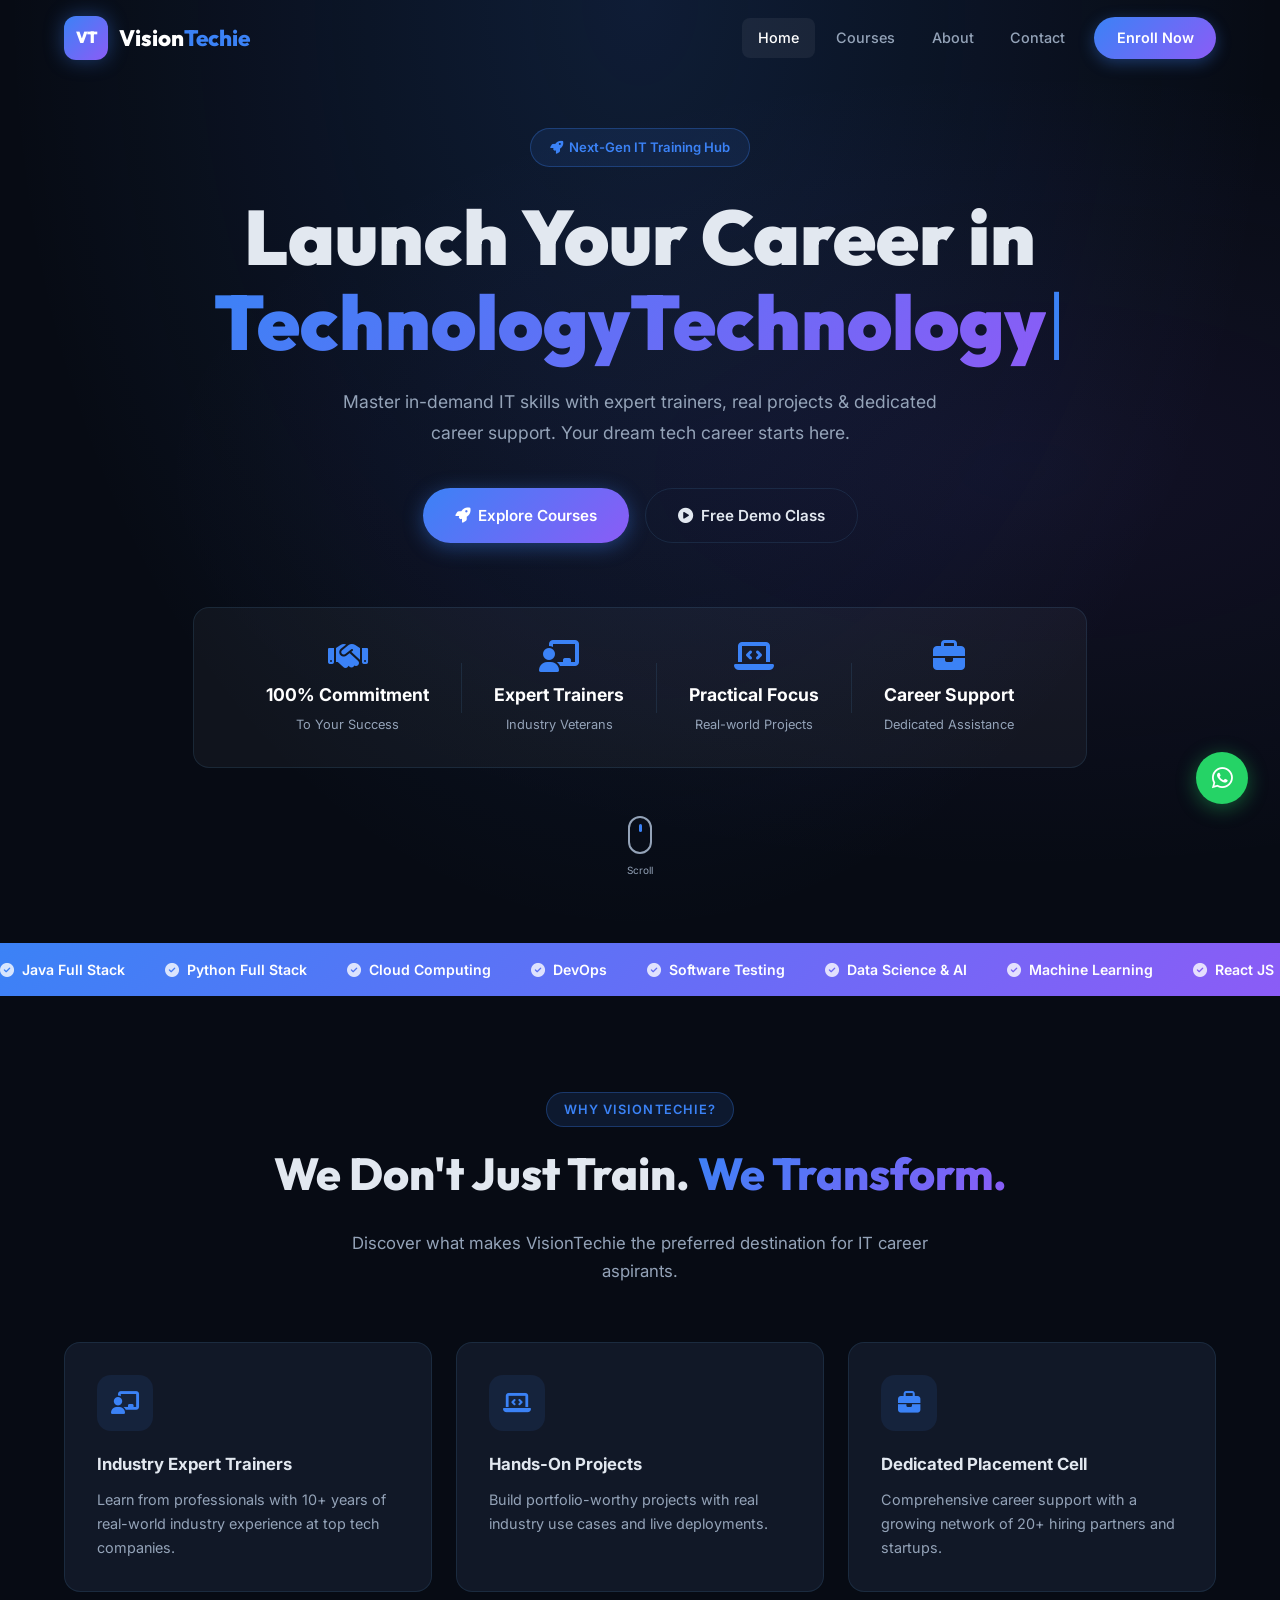
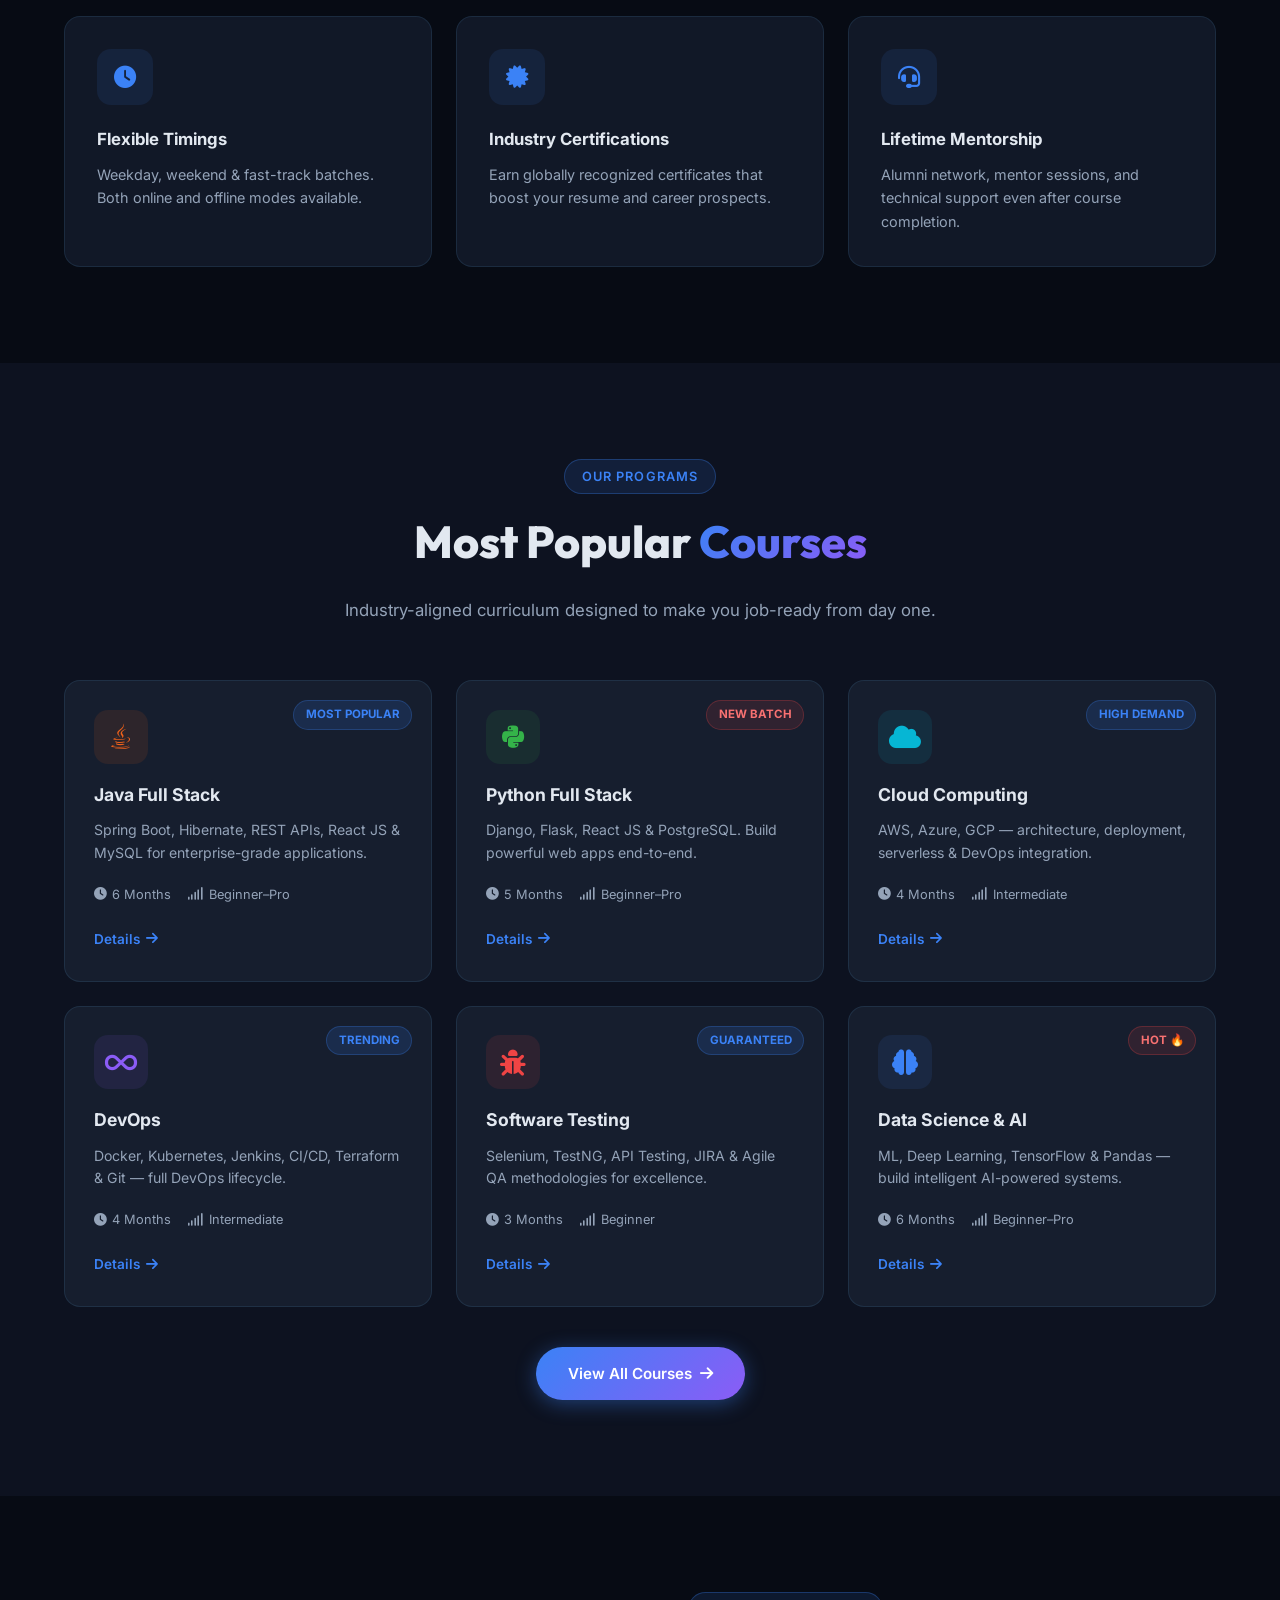
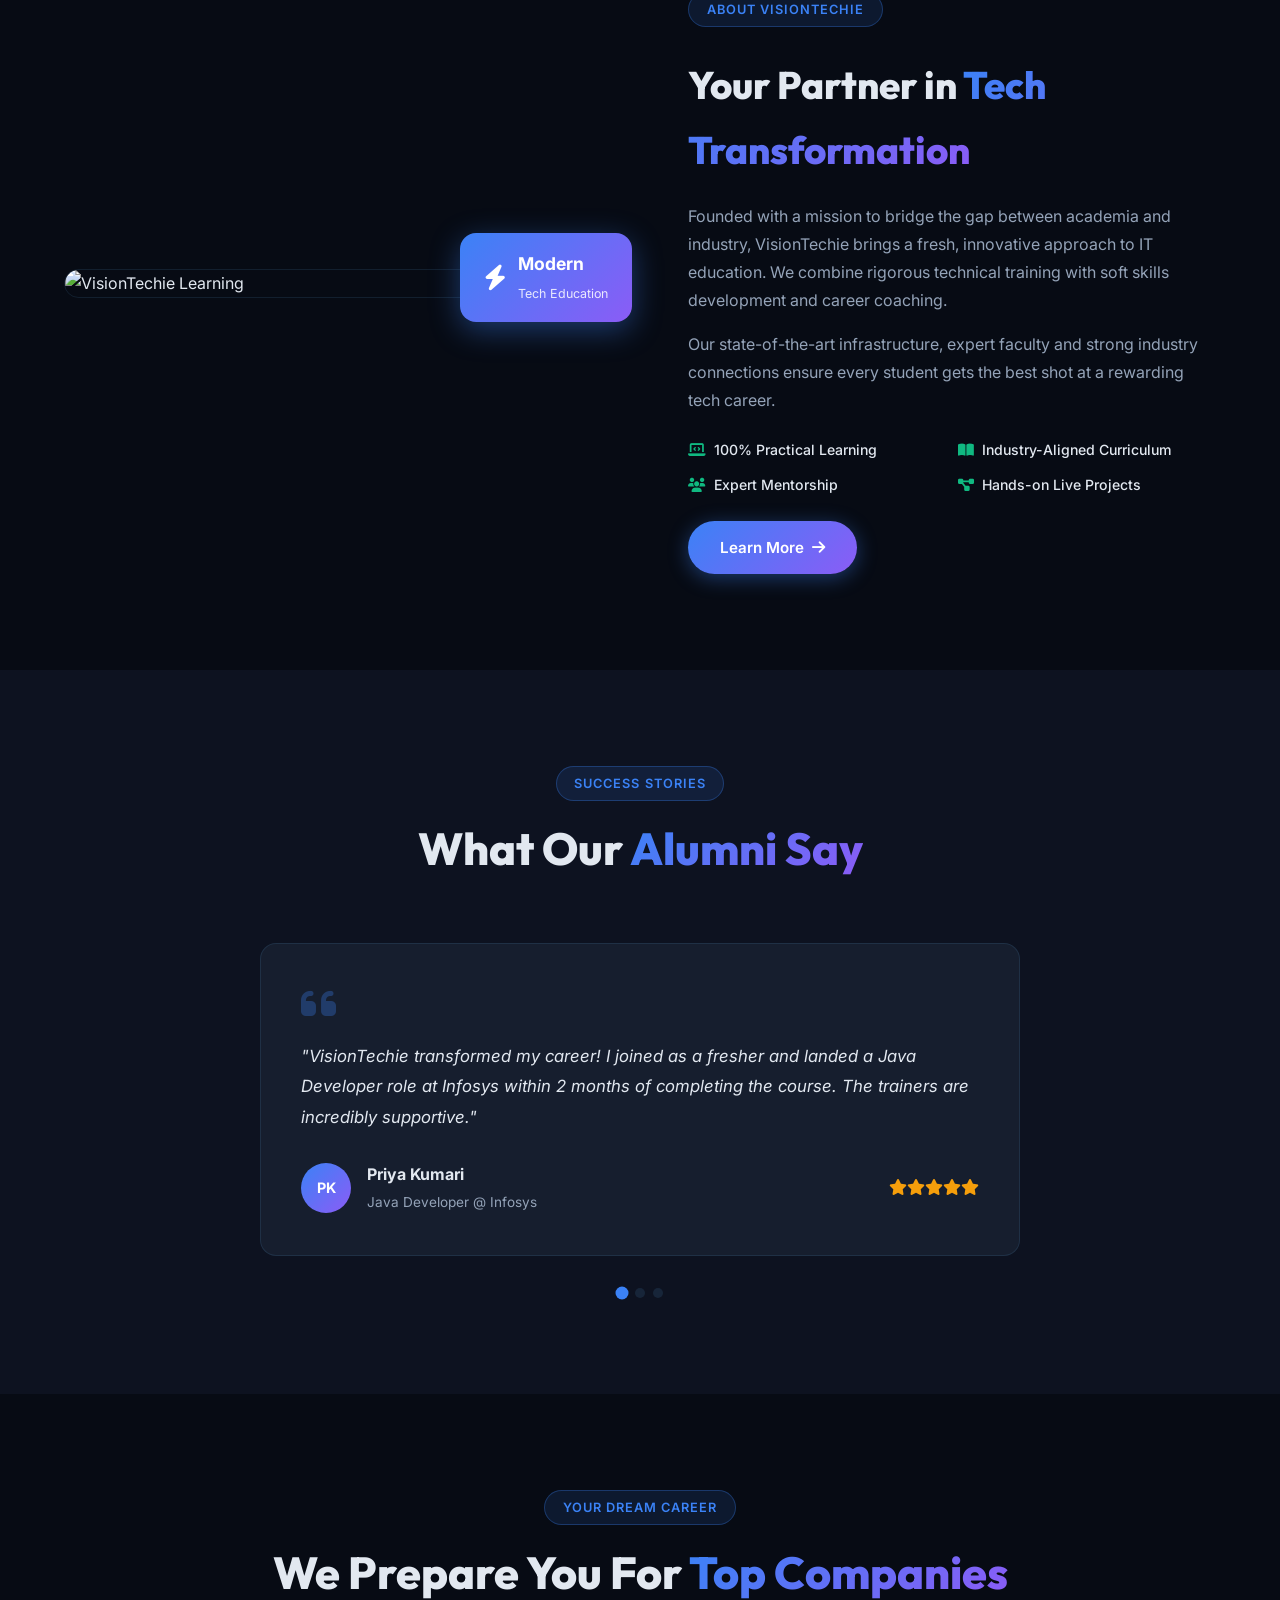
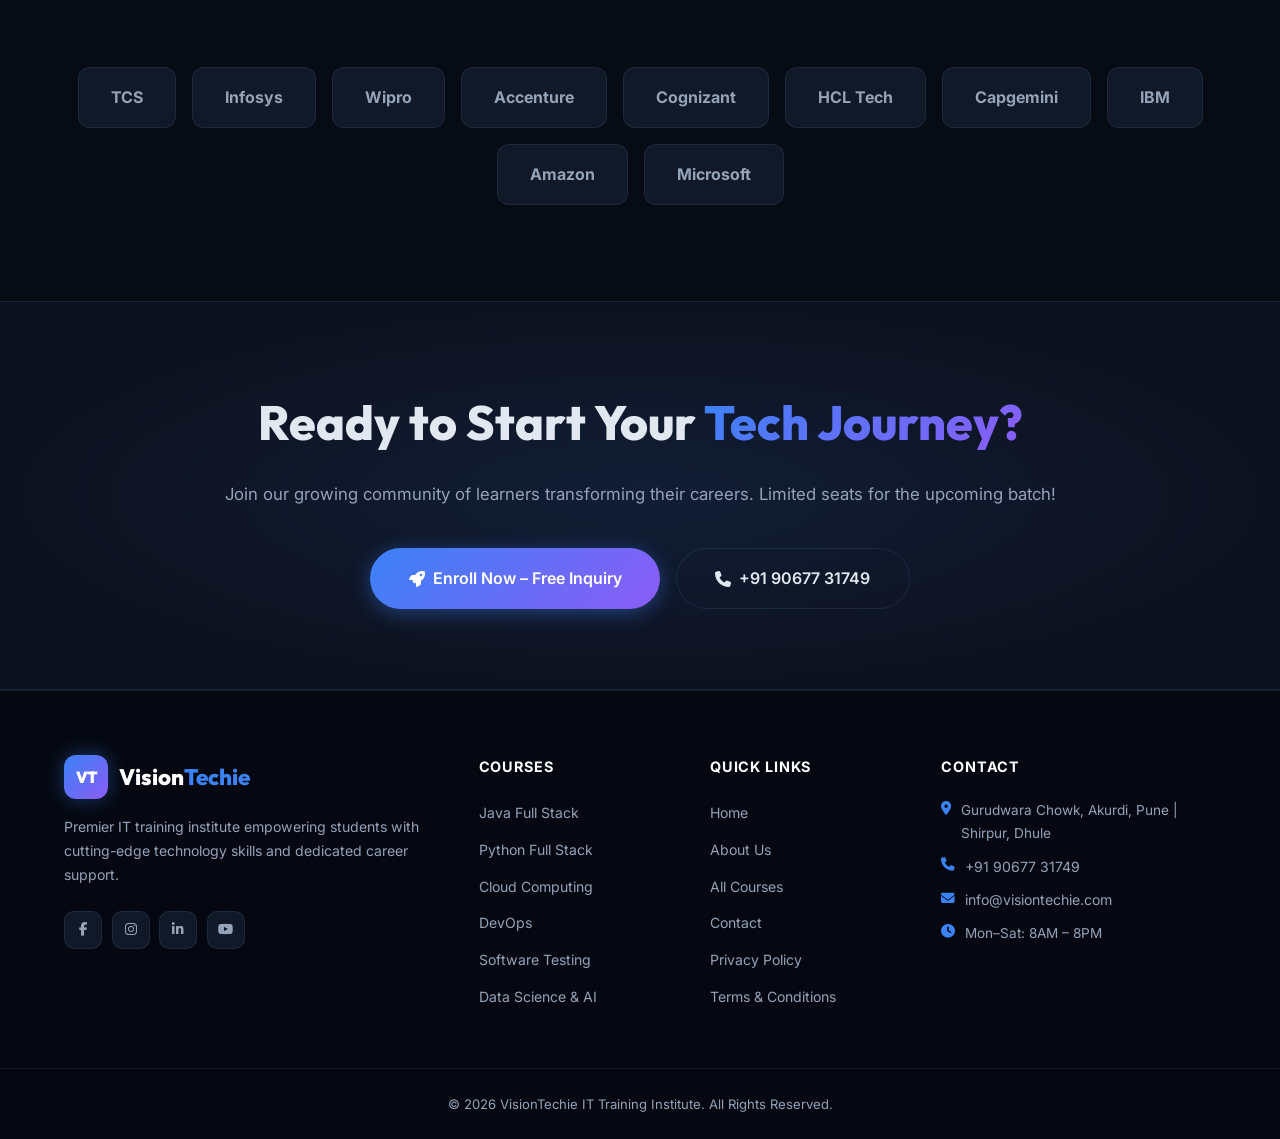
==== index.html @ 20b012c9 "refactor: update hero images, standardize educational highlights, and remove obsolete certification " ====
<!DOCTYPE html>
<html lang="en">

<head>
  <meta charset="UTF-8" />
  <meta name="viewport" content="width=device-width,initial-scale=1.0" />
  <title>VisionTechie | Premier IT Training Institute</title>
  <meta name="description"
    content="VisionTechie – India's premier IT training institute. Java, Python, Cloud, DevOps, Data Science. 100% placement support." />

  <!-- SEO & Social Sharing Tags -->
  <link rel="icon" href="images/logo.png" type="image/png" />
  <link rel="canonical" href="https://visiontechie.com/" />
  <meta property="og:title" content="VisionTechie | Premier IT Training Institute" />
  <meta property="og:description"
    content="VisionTechie – India's premier IT training institute. Java, Python, Cloud, DevOps, Data Science. 100% placement support." />
  <meta property="og:image" content="https://visiontechie.com/images/logo.png" />
  <meta property="og:url" content="https://visiontechie.com/" />
  <meta name="twitter:card" content="summary_large_image" />
  <link rel="preconnect" href="https://fonts.googleapis.com" />
  <link
    href="https://fonts.googleapis.com/css2?family=Inter:wght@300;400;500;600;700;800;900&family=Outfit:wght@400;600;700;800;900&display=swap"
    rel="stylesheet" />
  <link rel="stylesheet" href="https://cdnjs.cloudflare.com/ajax/libs/font-awesome/6.5.0/css/all.min.css" />
  <link rel="stylesheet" href="css/style.css" />

  <!-- SEO SCHEMA MARKUP -->
  <script type="application/ld+json">
  {
    "@context": "https://schema.org",
    "@type": "EducationalOrganization",
    "name": "VisionTechie",
    "description": "India's premier IT training institute offering courses in Java, Python, Cloud, DevOps, and Data Science.",
    "url": "https://visiontechie.com",
    "logo": "https://visiontechie.com/images/logo.png",
    "address": [
      {
        "@type": "PostalAddress",
        "streetAddress": "Gurudwara Chowk, Akurdi",
        "addressLocality": "Pune",
        "addressRegion": "Maharashtra",
        "addressCountry": "IN"
      },
      {
        "@type": "PostalAddress",
        "streetAddress": "Shirpur",
        "addressLocality": "Dhule",
        "addressRegion": "Maharashtra",
        "addressCountry": "IN"
      }
    ],
    "telephone": "+919067731749"
  }
  </script>
</head>

<body>
  <canvas id="particles-canvas"></canvas>

  <!-- NAVBAR -->
  <header class="navbar" id="navbar">
    <div class="nav-container">
      <a href="index.html" class="nav-logo">
        <div class="logo-icon">VT</div>
        <span class="logo-text">Vision<span class="accent">Techie</span></span>
      </a>
      <nav class="nav-links" id="nav-links">
        <a href="index.html" class="nav-link active">Home</a>
        <a href="courses.html" class="nav-link">Courses</a>
        <a href="about.html" class="nav-link">About</a>
        <a href="contact.html" class="nav-link">Contact</a>
        <a href="contact.html#enroll" class="nav-cta">Enroll Now</a>
      </nav>
      <button class="hamburger" id="hamburger"><span></span><span></span><span></span></button>
    </div>
  </header>

  <!-- HERO -->
  <section class="hero" id="hero">
    <div class="hero-content">
      <div class="hero-badge"><i class="fas fa-rocket"></i> Next-Gen IT Training Hub</div>
      <h1>Launch Your Career in<br /><span class="gradient-text" id="typed-text">Technology</span></h1>
      <p class="hero-sub">Master in-demand IT skills with expert trainers, real projects & dedicated career support.
        Your dream tech career starts here.</p>
      <div class="hero-btns">
        <a href="courses.html" class="btn btn-primary"><i class="fas fa-rocket"></i> Explore Courses</a>
        <a href="contact.html#enroll" class="btn btn-ghost"><i class="fas fa-play-circle"></i> Free Demo Class</a>
      </div>
      <div class="hero-stats">
        <div class="stat"><i class="fas fa-handshake"
            style="font-size:2rem; color:var(--primary); margin-bottom:0.5rem"></i><br /><strong
            style="font-size:1.1rem; color:white">100% Commitment</strong><small>To Your Success</small></div>
        <div class="sdiv"></div>
        <div class="stat"><i class="fas fa-chalkboard-teacher"
            style="font-size:2rem; color:var(--primary); margin-bottom:0.5rem"></i><br /><strong
            style="font-size:1.1rem; color:white">Expert Trainers</strong><small>Industry Veterans</small></div>
        <div class="sdiv"></div>
        <div class="stat"><i class="fas fa-laptop-code"
            style="font-size:2rem; color:var(--primary); margin-bottom:0.5rem"></i><br /><strong
            style="font-size:1.1rem; color:white">Practical Focus</strong><small>Real-world Projects</small></div>
        <div class="sdiv"></div>
        <div class="stat"><i class="fas fa-briefcase"
            style="font-size:2rem; color:var(--primary); margin-bottom:0.5rem"></i><br /><strong
            style="font-size:1.1rem; color:white">Career Support</strong><small>Dedicated Assistance</small></div>
      </div>
    </div>
    <div class="scroll-hint">
      <div class="mouse">
        <div class="wheel"></div>
      </div><small>Scroll</small>
    </div>
  </section>

  <!-- TICKER -->
  <div class="ticker">
    <div class="ticker-track">
      <span><i class="fas fa-circle-check"></i> Java Full Stack</span>
      <span><i class="fas fa-circle-check"></i> Python Full Stack</span>
      <span><i class="fas fa-circle-check"></i> Cloud Computing</span>
      <span><i class="fas fa-circle-check"></i> DevOps</span>
      <span><i class="fas fa-circle-check"></i> Software Testing</span>
      <span><i class="fas fa-circle-check"></i> Data Science & AI</span>
      <span><i class="fas fa-circle-check"></i> Machine Learning</span>
      <span><i class="fas fa-circle-check"></i> React JS</span>
      <span><i class="fas fa-circle-check"></i> AWS Certified</span>
      <span><i class="fas fa-circle-check"></i> Java Full Stack</span>
      <span><i class="fas fa-circle-check"></i> Python Full Stack</span>
      <span><i class="fas fa-circle-check"></i> Cloud Computing</span>
      <span><i class="fas fa-circle-check"></i> DevOps</span>
    </div>
  </div>

  <!-- WHY US -->
  <section class="section" id="why-us">
    <div class="container">
      <div class="sec-head">
        <span class="tag">Why VisionTechie?</span>
        <h2>We Don't Just Train. <span class="gradient-text">We Transform.</span></h2>
        <p>Discover what makes VisionTechie the preferred destination for IT career aspirants.</p>
      </div>
      <div class="features-grid">
        <div class="feat-card">
          <div class="feat-icon"><i class="fas fa-chalkboard-teacher"></i></div>
          <h3>Industry Expert Trainers</h3>
          <p>Learn from professionals with 10+ years of real-world industry experience at top tech companies.</p>
        </div>
        <div class="feat-card">
          <div class="feat-icon"><i class="fas fa-laptop-code"></i></div>
          <h3>Hands-On Projects</h3>
          <p>Build portfolio-worthy projects with real industry use cases and live deployments.</p>
        </div>
        <div class="feat-card">
          <div class="feat-icon"><i class="fas fa-briefcase"></i></div>
          <h3>Dedicated Placement Cell</h3>
          <p>Comprehensive career support with a growing network of 20+ hiring partners and startups.</p>
        </div>
        <div class="feat-card">
          <div class="feat-icon"><i class="fas fa-clock"></i></div>
          <h3>Flexible Timings</h3>
          <p>Weekday, weekend & fast-track batches. Both online and offline modes available.</p>
        </div>
        <div class="feat-card">
          <div class="feat-icon"><i class="fas fa-certificate"></i></div>
          <h3>Industry Certifications</h3>
          <p>Earn globally recognized certificates that boost your resume and career prospects.</p>
        </div>
        <div class="feat-card">
          <div class="feat-icon"><i class="fas fa-headset"></i></div>
          <h3>Lifetime Mentorship</h3>
          <p>Alumni network, mentor sessions, and technical support even after course completion.</p>
        </div>
      </div>
    </div>
  </section>

  <!-- COURSES -->
  <section class="section dark-bg" id="courses-home">
    <div class="container">
      <div class="sec-head">
        <span class="tag">Our Programs</span>
        <h2>Most Popular <span class="gradient-text">Courses</span></h2>
        <p>Industry-aligned curriculum designed to make you job-ready from day one.</p>
      </div>
      <div class="courses-grid">
        <div class="course-card">
          <div class="c-icon java-c"><i class="fab fa-java"></i></div>
          <div class="c-badge">Most Popular</div>
          <h3>Java Full Stack</h3>
          <p>Spring Boot, Hibernate, REST APIs, React JS & MySQL for enterprise-grade applications.</p>
          <div class="c-meta"><span><i class="fas fa-clock"></i> 6 Months</span><span><i class="fas fa-signal"></i>
              Beginner–Pro</span></div><a href="courses.html" class="c-btn">Details <i
              class="fas fa-arrow-right"></i></a>
        </div>
        <div class="course-card">
          <div class="c-icon py-c"><i class="fab fa-python"></i></div>
          <div class="c-badge hot">New Batch</div>
          <h3>Python Full Stack</h3>
          <p>Django, Flask, React JS & PostgreSQL. Build powerful web apps end-to-end.</p>
          <div class="c-meta"><span><i class="fas fa-clock"></i> 5 Months</span><span><i class="fas fa-signal"></i>
              Beginner–Pro</span></div><a href="courses.html" class="c-btn">Details <i
              class="fas fa-arrow-right"></i></a>
        </div>
        <div class="course-card">
          <div class="c-icon cl-c"><i class="fas fa-cloud"></i></div>
          <div class="c-badge">High Demand</div>
          <h3>Cloud Computing</h3>
          <p>AWS, Azure, GCP — architecture, deployment, serverless & DevOps integration.</p>
          <div class="c-meta"><span><i class="fas fa-clock"></i> 4 Months</span><span><i class="fas fa-signal"></i>
              Intermediate</span></div><a href="courses.html" class="c-btn">Details <i
              class="fas fa-arrow-right"></i></a>
        </div>
        <div class="course-card">
          <div class="c-icon dv-c"><i class="fas fa-infinity"></i></div>
          <div class="c-badge">Trending</div>
          <h3>DevOps</h3>
          <p>Docker, Kubernetes, Jenkins, CI/CD, Terraform & Git — full DevOps lifecycle.</p>
          <div class="c-meta"><span><i class="fas fa-clock"></i> 4 Months</span><span><i class="fas fa-signal"></i>
              Intermediate</span></div><a href="courses.html" class="c-btn">Details <i
              class="fas fa-arrow-right"></i></a>
        </div>
        <div class="course-card">
          <div class="c-icon tst-c"><i class="fas fa-bug"></i></div>
          <div class="c-badge">Guaranteed</div>
          <h3>Software Testing</h3>
          <p>Selenium, TestNG, API Testing, JIRA & Agile QA methodologies for excellence.</p>
          <div class="c-meta"><span><i class="fas fa-clock"></i> 3 Months</span><span><i class="fas fa-signal"></i>
              Beginner</span></div><a href="courses.html" class="c-btn">Details <i class="fas fa-arrow-right"></i></a>
        </div>
        <div class="course-card">
          <div class="c-icon ds-c"><i class="fas fa-brain"></i></div>
          <div class="c-badge hot">Hot 🔥</div>
          <h3>Data Science & AI</h3>
          <p>ML, Deep Learning, TensorFlow & Pandas — build intelligent AI-powered systems.</p>
          <div class="c-meta"><span><i class="fas fa-clock"></i> 6 Months</span><span><i class="fas fa-signal"></i>
              Beginner–Pro</span></div><a href="courses.html" class="c-btn">Details <i
              class="fas fa-arrow-right"></i></a>
        </div>
      </div>
      <div style="text-align:center;margin-top:2.5rem"><a href="courses.html" class="btn btn-primary">View All Courses
          <i class="fas fa-arrow-right"></i></a></div>
    </div>
  </section>

  <!-- ABOUT SNIPPET -->
  <section class="section" id="about-home">
    <div class="container about-grid">
      <div class="about-img-box">
        <img src="https://images.unsplash.com/photo-1522071820081-009f0129c71c?auto=format&fit=crop&w=800&q=80" alt="VisionTechie Learning" class="about-img" />
        <div class="ab-badge"><i class="fas fa-bolt"></i>
          <div><strong>Modern</strong><small>Tech Education</small></div>
        </div>
      </div>
      <div class="about-txt">
        <span class="tag">About VisionTechie</span>
        <h2>Your Partner in <span class="gradient-text">Tech Transformation</span></h2>
        <p>Founded with a mission to bridge the gap between academia and industry, VisionTechie brings a fresh,
          innovative approach to IT education. We combine rigorous technical training with soft skills
          development and career coaching.</p>
        <p>Our state-of-the-art infrastructure, expert faculty and strong industry connections ensure every student gets
          the best shot at a rewarding tech career.</p>
        <div class="highlights">
          <div><i class="fas fa-laptop-code"></i> 100% Practical Learning</div>
          <div><i class="fas fa-book-open"></i> Industry-Aligned Curriculum</div>
          <div><i class="fas fa-users"></i> Expert Mentorship</div>
          <div><i class="fas fa-project-diagram"></i> Hands-on Live Projects</div>
        </div>
        <a href="about.html" class="btn btn-primary">Learn More <i class="fas fa-arrow-right"></i></a>
      </div>
    </div>
  </section>

  <!-- TESTIMONIALS -->
  <section class="section dark-bg" id="testimonials">
    <div class="container">
      <div class="sec-head">
        <span class="tag">Success Stories</span>
        <h2>What Our <span class="gradient-text">Alumni Say</span></h2>
      </div>
      <div class="tslider" id="tslider">
        <div class="tcard active">
          <div class="tq"><i class="fas fa-quote-left"></i></div>
          <p>"VisionTechie transformed my career! I joined as a fresher and landed a Java Developer role at Infosys
            within 2 months of completing the course. The trainers are incredibly supportive."</p>
          <div class="tauthor">
            <div class="tavatar av1">PK</div>
            <div><strong>Priya Kumari</strong><span>Java Developer @ Infosys</span></div>
            <div class="tstars"><i class="fas fa-star"></i><i class="fas fa-star"></i><i class="fas fa-star"></i><i
                class="fas fa-star"></i><i class="fas fa-star"></i></div>
          </div>
        </div>
        <div class="tcard">
          <div class="tq"><i class="fas fa-quote-left"></i></div>
          <p>"DevOps course is world-class! I got AWS certified and joined TCS with a 60% salary hike. Hands-on labs and
            real-world scenarios made all the difference in preparation."</p>
          <div class="tauthor">
            <div class="tavatar av2">RS</div>
            <div><strong>Rahul Sharma</strong><span>DevOps Engineer @ TCS</span></div>
            <div class="tstars"><i class="fas fa-star"></i><i class="fas fa-star"></i><i class="fas fa-star"></i><i
                class="fas fa-star"></i><i class="fas fa-star"></i></div>
          </div>
        </div>
        <div class="tcard">
          <div class="tq"><i class="fas fa-quote-left"></i></div>
          <p>"I had zero tech background. VisionTechie's Data Science program opened a new world for me. Now I'm a Data
            Analyst at Zomato with 3x my previous salary!"</p>
          <div class="tauthor">
            <div class="tavatar av3">AN</div>
            <div><strong>Anjali Nair</strong><span>Data Analyst @ Zomato</span></div>
            <div class="tstars"><i class="fas fa-star"></i><i class="fas fa-star"></i><i class="fas fa-star"></i><i
                class="fas fa-star"></i><i class="fas fa-star"></i></div>
          </div>
        </div>
      </div>
      <div class="tdots" id="tdots">
        <button class="dot active" onclick="goTo(0)"></button>
        <button class="dot" onclick="goTo(1)"></button>
        <button class="dot" onclick="goTo(2)"></button>
      </div>
    </div>
  </section>

  <!-- PARTNERS -->
  <section class="section" id="partners">
    <div class="container">
      <div class="sec-head">
        <span class="tag">Your Dream Career</span>
        <h2>We Prepare You For <span class="gradient-text">Top Companies</span></h2>
      </div>
      <div class="partners-row">
        <div class="partner">TCS</div>
        <div class="partner">Infosys</div>
        <div class="partner">Wipro</div>
        <div class="partner">Accenture</div>
        <div class="partner">Cognizant</div>
        <div class="partner">HCL Tech</div>
        <div class="partner">Capgemini</div>
        <div class="partner">IBM</div>
        <div class="partner">Amazon</div>
        <div class="partner">Microsoft</div>
      </div>
    </div>
  </section>

  <!-- CTA -->
  <section class="cta-band" id="cta-band">
    <div class="container">
      <h2>Ready to Start Your <span class="gradient-text">Tech Journey?</span></h2>
      <p>Join our growing community of learners transforming their careers. Limited seats for the upcoming batch!</p>
      <div class="cta-btns">
        <a href="contact.html#enroll" class="btn btn-primary btn-lg"><i class="fas fa-rocket"></i> Enroll Now – Free
          Inquiry</a>
        <a href="tel:+919067731749" class="btn btn-ghost btn-lg"><i class="fas fa-phone"></i> +91 90677 31749</a>
      </div>
    </div>
  </section>

  <!-- FOOTER -->
  <footer class="footer">
    <div class="footer-inner">
      <div class="f-brand">
        <div class="nav-logo">
          <div class="logo-icon">VT</div><span class="logo-text">Vision<span class="accent">Techie</span></span>
        </div>
        <p>Premier IT training institute empowering students with cutting-edge technology skills and dedicated career
          support.</p>
        <div class="socials">
          <a href="https://facebook.com/visiontechie" target="_blank" aria-label="Facebook"><i
              class="fab fa-facebook-f"></i></a>
          <a href="https://instagram.com/visiontechie" target="_blank" aria-label="Instagram"><i
              class="fab fa-instagram"></i></a>
          <a href="https://linkedin.com/company/visiontechie" target="_blank" aria-label="LinkedIn"><i
              class="fab fa-linkedin-in"></i></a>
          <a href="https://youtube.com/@visiontechie" target="_blank" aria-label="YouTube"><i
              class="fab fa-youtube"></i></a>
        </div>
      </div>
      <div class="f-col">
        <h4>Courses</h4>
        <ul>
          <li><a href="courses.html#java">Java Full Stack</a></li>
          <li><a href="courses.html#python">Python Full Stack</a></li>
          <li><a href="courses.html#cloud">Cloud Computing</a></li>
          <li><a href="courses.html#devops">DevOps</a></li>
          <li><a href="courses.html#testing">Software Testing</a></li>
          <li><a href="courses.html#datascience">Data Science & AI</a></li>
        </ul>
      </div>
      <div class="f-col">
        <h4>Quick Links</h4>
        <ul>
          <li><a href="index.html">Home</a></li>
          <li><a href="about.html">About Us</a></li>
          <li><a href="courses.html">All Courses</a></li>
          <li><a href="contact.html">Contact</a></li>
          <li><a href="privacy.html">Privacy Policy</a></li>
          <li><a href="terms.html">Terms & Conditions</a></li>
        </ul>
      </div>
      <div class="f-col">
        <h4>Contact</h4>
        <ul class="fcontact">
          <li><i class="fas fa-map-marker-alt"></i> Gurudwara Chowk, Akurdi, Pune | Shirpur, Dhule</li>
          <li><i class="fas fa-phone"></i><a href="tel:+919067731749">+91 90677 31749</a></li>
          <li><i class="fas fa-envelope"></i><a href="mailto:info@visiontechie.com">info@visiontechie.com</a></li>
          <li><i class="fas fa-clock"></i> Mon–Sat: 8AM – 8PM</li>
        </ul>
      </div>
    </div>
    <div class="f-bottom">
      <p>&copy; <span id="year">2026</span> VisionTechie IT Training Institute. All Rights Reserved.</p>
    </div>
  </footer>

  <button class="scroll-top" id="scroll-top-btn"><i class="fas fa-chevron-up"></i></button>
  <a href="https://wa.me/919067731749" class="wa-btn" target="_blank" aria-label="WhatsApp"><i
      class="fab fa-whatsapp"></i></a>
  <script src="js/main.js"></script>
</body>

</html>
---- css/style.css ----
/* ============================================
   VISIONTECHIE – Main Stylesheet
   ============================================ */

/* --- VARIABLES --- */
:root {
  --bg: #070b14;
  --bg2: #0d1220;
  --card: #111827;
  --card2: #161e2e;
  --border: rgba(99,179,237,0.12);
  --primary: #3b82f6;
  --primary-dark: #2563eb;
  --accent: #8b5cf6;
  --cyan: #06b6d4;
  --green: #10b981;
  --text: #e2e8f0;
  --muted: #94a3b8;
  --white: #ffffff;
  --grad: linear-gradient(135deg, #3b82f6, #8b5cf6);
  --grad2: linear-gradient(135deg, #06b6d4, #3b82f6);
  --font: 'Inter', sans-serif;
  --font2: 'Outfit', sans-serif;
  --radius: 16px;
  --shadow: 0 4px 32px rgba(59,130,246,0.12);
}

/* --- RESET --- */
*, *::before, *::after { box-sizing: border-box; margin: 0; padding: 0; }
html { scroll-behavior: smooth; }
body {
  font-family: var(--font);
  background: var(--bg);
  color: var(--text);
  line-height: 1.7;
  overflow-x: hidden;
}
a { text-decoration: none; color: inherit; }
img { max-width: 100%; display: block; }
ul { list-style: none; }

/* --- CANVAS --- */
#particles-canvas {
  position: fixed; inset: 0;
  pointer-events: none; z-index: 0;
}

/* --- UTILITIES --- */
.container { max-width: 1200px; margin: 0 auto; padding: 0 1.5rem; }
.section { padding: 6rem 0; position: relative; z-index: 1; }
.dark-bg { background: var(--bg2); }

.gradient-text {
  background: var(--grad);
  -webkit-background-clip: text;
  -webkit-text-fill-color: transparent;
  background-clip: text;
}

/* --- SECTION HEADER --- */
.sec-head { text-align: center; margin-bottom: 3.5rem; }
.sec-head h2 { font-family: var(--font2); font-size: clamp(2rem,4vw,2.8rem); font-weight: 800; margin: 0.6rem 0 1rem; }
.sec-head p { color: var(--muted); max-width: 600px; margin: 0 auto; font-size: 1.05rem; }
.tag {
  display: inline-block;
  padding: 0.35rem 1.1rem;
  background: rgba(59,130,246,0.12);
  border: 1px solid rgba(59,130,246,0.3);
  border-radius: 50px;
  color: var(--primary);
  font-size: 0.8rem;
  font-weight: 600;
  letter-spacing: 0.08em;
  text-transform: uppercase;
}

/* --- BUTTONS --- */
.btn {
  display: inline-flex; align-items: center; gap: 0.5rem;
  padding: 0.85rem 2rem; border-radius: 50px;
  font-weight: 600; font-size: 0.95rem;
  cursor: pointer; border: none;
  transition: all 0.3s ease;
}
.btn-primary {
  background: var(--grad);
  color: var(--white);
  box-shadow: 0 4px 20px rgba(59,130,246,0.4);
}
.btn-primary:hover { transform: translateY(-2px); box-shadow: 0 8px 30px rgba(59,130,246,0.5); }
.btn-ghost {
  background: transparent;
  color: var(--text);
  border: 1.5px solid var(--border);
}
.btn-ghost:hover { border-color: var(--primary); color: var(--primary); transform: translateY(-2px); }
.btn-lg { padding: 1rem 2.4rem; font-size: 1rem; }

/* --- NAVBAR --- */
.navbar {
  position: fixed; top: 0; left: 0; right: 0; z-index: 1000;
  padding: 1rem 0;
  transition: all 0.4s ease;
}
.navbar.scrolled {
  background: rgba(7,11,20,0.92);
  backdrop-filter: blur(16px);
  border-bottom: 1px solid var(--border);
  padding: 0.7rem 0;
}
.nav-container {
  max-width: 1200px; margin: 0 auto; padding: 0 1.5rem;
  display: flex; align-items: center; justify-content: space-between;
}
.nav-logo { display: flex; align-items: center; gap: 0.7rem; }
.logo-icon {
  width: 44px; height: 44px; border-radius: 12px;
  background: var(--grad);
  display: flex; align-items: center; justify-content: center;
  font-family: var(--font2); font-weight: 900; font-size: 1rem;
  color: white; letter-spacing: -1px;
  box-shadow: 0 0 20px rgba(59,130,246,0.4);
}
.logo-text { font-family: var(--font2); font-size: 1.4rem; font-weight: 800; color: var(--white); }
.logo-text .accent { color: var(--primary); }
.nav-links { display: flex; align-items: center; gap: 0.3rem; }
.nav-link {
  padding: 0.5rem 1rem; border-radius: 8px;
  color: var(--muted); font-weight: 500; font-size: 0.9rem;
  transition: all 0.2s;
}
.nav-link:hover, .nav-link.active { color: var(--white); background: rgba(255,255,255,0.06); }
.nav-cta {
  margin-left: 0.5rem; padding: 0.55rem 1.4rem;
  border-radius: 50px; background: var(--grad);
  color: white; font-weight: 600; font-size: 0.9rem;
  transition: all 0.3s; box-shadow: 0 4px 15px rgba(59,130,246,0.35);
}
.nav-cta:hover { transform: translateY(-2px); box-shadow: 0 6px 20px rgba(59,130,246,0.5); }
.hamburger { display: none; flex-direction: column; gap: 5px; background: none; border: none; cursor: pointer; padding: 5px; }
.hamburger span { display: block; width: 24px; height: 2px; background: var(--text); border-radius: 2px; transition: 0.3s; }

/* --- HERO --- */
.hero {
  min-height: 100vh; display: flex; flex-direction: column;
  align-items: center; justify-content: center;
  text-align: center; padding: 8rem 1.5rem 4rem;
  position: relative; z-index: 1;
  background: radial-gradient(ellipse at 50% 0%, rgba(59,130,246,0.15) 0%, transparent 70%),
              radial-gradient(ellipse at 80% 50%, rgba(139,92,246,0.08) 0%, transparent 60%),
              var(--bg);
}
.hero-badge {
  display: inline-flex; align-items: center; gap: 0.4rem;
  padding: 0.45rem 1.2rem; border-radius: 50px; margin-bottom: 1.8rem;
  background: rgba(59,130,246,0.1); border: 1px solid rgba(59,130,246,0.3);
  color: var(--primary); font-size: 0.82rem; font-weight: 600;
  animation: fadeInDown 0.6s ease;
}
.hero h1 {
  font-family: var(--font2); font-size: clamp(2.8rem,6vw,5rem);
  font-weight: 900; line-height: 1.1; margin-bottom: 1.4rem;
  animation: fadeInUp 0.7s ease 0.1s both;
}
.hero h1::after {
  content: '|';
  color: var(--primary);
  font-weight: 300;
  animation: blinkCursor 1s step-start infinite;
}
.hero-sub {
  color: var(--muted); max-width: 640px; margin: 0 auto 2.5rem;
  font-size: 1.1rem; line-height: 1.75;
  animation: fadeInUp 0.7s ease 0.2s both;
}
.hero-btns { display: flex; gap: 1rem; justify-content: center; flex-wrap: wrap; margin-bottom: 4rem; animation: fadeInUp 0.7s ease 0.3s both; }
.hero-stats {
  display: flex; gap: 0; align-items: center;
  background: rgba(255,255,255,0.04);
  border: 1px solid var(--border); border-radius: var(--radius);
  padding: 1.5rem 2.5rem; flex-wrap: wrap; justify-content: center;
  animation: fadeInUp 0.7s ease 0.4s both;
}
.stat { text-align: center; padding: 0.5rem 2rem; }
.stat .num { font-family: var(--font2); font-size: 2.2rem; font-weight: 800; color: var(--white); }
.stat span:nth-child(2) { font-size: 1.5rem; font-weight: 800; color: var(--primary); }
.stat small { display: block; color: var(--muted); font-size: 0.8rem; margin-top: 0.2rem; }
.sdiv { width: 1px; height: 50px; background: var(--border); }
.scroll-hint { display: flex; flex-direction: column; align-items: center; gap: 0.5rem; margin-top: 3rem; color: var(--muted); font-size: 0.75rem; }
.mouse { width: 24px; height: 38px; border: 2px solid var(--muted); border-radius: 12px; display: flex; justify-content: center; padding-top: 6px; }
.wheel { width: 3px; height: 8px; background: var(--primary); border-radius: 3px; animation: scrollWheel 1.5s ease infinite; }

/* --- TICKER --- */
.ticker { background: var(--grad); padding: 0.9rem 0; overflow: hidden; position: relative; z-index: 1; }
.ticker-track { display: flex; gap: 2.5rem; white-space: nowrap; animation: ticker 25s linear infinite; }
.ticker-track span { color: white; font-weight: 600; font-size: 0.88rem; display: flex; align-items: center; gap: 0.5rem; }
.ticker-track i { opacity: 0.8; }

/* --- FEATURES GRID --- */
.features-grid { display: grid; grid-template-columns: repeat(3,1fr); gap: 1.5rem; }
.feat-card {
  background: var(--card); border: 1px solid var(--border);
  border-radius: var(--radius); padding: 2rem;
  transition: all 0.3s ease;
}
.feat-card:hover { border-color: rgba(59,130,246,0.4); transform: translateY(-6px); box-shadow: var(--shadow); }
.feat-icon {
  width: 56px; height: 56px; border-radius: 14px;
  background: rgba(59,130,246,0.1); display: flex; align-items: center; justify-content: center;
  font-size: 1.4rem; color: var(--primary); margin-bottom: 1.2rem;
}
.feat-card h3 { font-size: 1.05rem; font-weight: 700; margin-bottom: 0.6rem; }
.feat-card p { color: var(--muted); font-size: 0.9rem; line-height: 1.65; }

/* --- COURSES GRID --- */
.courses-grid { display: grid; grid-template-columns: repeat(3,1fr); gap: 1.5rem; }
.course-card {
  background: var(--card2); border: 1px solid var(--border);
  border-radius: var(--radius); padding: 1.8rem;
  position: relative; transition: all 0.3s ease;
}
.course-card:hover { border-color: rgba(59,130,246,0.4); transform: translateY(-6px); box-shadow: var(--shadow); }
.c-icon {
  width: 54px; height: 54px; border-radius: 14px;
  display: flex; align-items: center; justify-content: center;
  font-size: 1.6rem; margin-bottom: 1rem;
}
.java-c { background: rgba(240,98,27,0.1); color: #f0621b; }
.py-c { background: rgba(52,179,73,0.1); color: #34b349; }
.cl-c { background: rgba(6,182,212,0.1); color: var(--cyan); }
.dv-c { background: rgba(139,92,246,0.1); color: var(--accent); }
.tst-c { background: rgba(239,68,68,0.1); color: #ef4444; }
.ds-c { background: rgba(59,130,246,0.1); color: var(--primary); }
.c-badge {
  position: absolute; top: 1.2rem; right: 1.2rem;
  padding: 0.25rem 0.7rem; border-radius: 50px;
  font-size: 0.72rem; font-weight: 700; text-transform: uppercase;
  background: rgba(59,130,246,0.15); color: var(--primary); border: 1px solid rgba(59,130,246,0.25);
}
.c-badge.hot { background: rgba(239,68,68,0.12); color: #f87171; border-color: rgba(239,68,68,0.25); }
.course-card h3 { font-size: 1.1rem; font-weight: 700; margin-bottom: 0.6rem; }
.course-card p { color: var(--muted); font-size: 0.88rem; line-height: 1.6; margin-bottom: 1.2rem; }
.c-meta { display: flex; gap: 1rem; font-size: 0.8rem; color: var(--muted); margin-bottom: 1.2rem; }
.c-meta span { display: flex; align-items: center; gap: 0.35rem; }
.c-btn {
  display: inline-flex; align-items: center; gap: 0.4rem;
  font-size: 0.85rem; font-weight: 600; color: var(--primary);
  transition: gap 0.2s;
}
.c-btn:hover { gap: 0.7rem; }

/* --- ABOUT GRID --- */
.about-grid { display: grid; grid-template-columns: 1fr 1fr; gap: 4rem; align-items: center; }
.about-img-box { position: relative; }
.about-img { border-radius: var(--radius); width: 100%; object-fit: cover; border: 1px solid var(--border); }
.ab-badge {
  position: absolute; bottom: -1.5rem; right: -1.5rem;
  display: flex; align-items: center; gap: 0.75rem;
  background: var(--grad); padding: 1rem 1.5rem;
  border-radius: var(--radius); box-shadow: 0 8px 30px rgba(59,130,246,0.4);
  color: white;
}
.ab-badge i { font-size: 1.6rem; }
.ab-badge strong { display: block; font-size: 1.1rem; }
.ab-badge small { font-size: 0.78rem; opacity: 0.85; }
.about-txt { padding-left: 1rem; }
.about-txt .tag { margin-bottom: 1rem; display: inline-block; }
.about-txt h2 { font-family: var(--font2); font-size: clamp(1.8rem,3vw,2.4rem); font-weight: 800; margin: 0.6rem 0 1.2rem; }
.about-txt p { color: var(--muted); margin-bottom: 1rem; line-height: 1.75; }
.highlights { display: grid; grid-template-columns: 1fr 1fr; gap: 0.7rem; margin: 1.5rem 0; }
.highlights div { display: flex; align-items: center; gap: 0.5rem; font-size: 0.88rem; font-weight: 500; }
.highlights i { color: var(--green); }

/* --- TESTIMONIALS --- */
.tslider { position: relative; }
.tcard {
  display: none; background: var(--card2); border: 1px solid var(--border);
  border-radius: var(--radius); padding: 2.5rem; max-width: 760px; margin: 0 auto;
}
.tcard.active { display: block; animation: fadeIn 0.5s ease; }
.tq { font-size: 2.5rem; color: var(--primary); opacity: 0.3; margin-bottom: 1rem; line-height: 1; }
.tcard p { font-size: 1.05rem; color: var(--text); line-height: 1.8; margin-bottom: 1.8rem; font-style: italic; }
.tauthor { display: flex; align-items: center; gap: 1rem; }
.tavatar {
  width: 50px; height: 50px; border-radius: 50%;
  display: flex; align-items: center; justify-content: center;
  font-weight: 700; font-size: 0.9rem; flex-shrink: 0;
}
.av1 { background: linear-gradient(135deg,#3b82f6,#8b5cf6); color: white; }
.av2 { background: linear-gradient(135deg,#06b6d4,#3b82f6); color: white; }
.av3 { background: linear-gradient(135deg,#10b981,#06b6d4); color: white; }
.tauthor > div strong { display: block; font-weight: 700; }
.tauthor > div span { font-size: 0.85rem; color: var(--muted); }
.tstars { margin-left: auto; color: #f59e0b; }
.tdots { display: flex; justify-content: center; gap: 0.5rem; margin-top: 2rem; }
.dot {
  width: 10px; height: 10px; border-radius: 50%;
  background: var(--border); border: none; cursor: pointer; transition: all 0.3s;
}
.dot.active { background: var(--primary); transform: scale(1.3); }

/* --- PARTNERS --- */
.partners-row { display: flex; flex-wrap: wrap; gap: 1rem; justify-content: center; }
.partner {
  padding: 1rem 2rem; border-radius: 12px;
  background: var(--card); border: 1px solid var(--border);
  font-weight: 700; font-size: 1rem; color: var(--muted);
  transition: all 0.3s;
}
.partner:hover { color: var(--primary); border-color: rgba(59,130,246,0.4); transform: translateY(-3px); }

/* --- CTA BAND --- */
.cta-band {
  padding: 5rem 1.5rem; text-align: center;
  background: radial-gradient(ellipse at center, rgba(59,130,246,0.1) 0%, transparent 70%), var(--bg2);
  position: relative; z-index: 1;
  border-top: 1px solid var(--border); border-bottom: 1px solid var(--border);
}
.cta-band h2 { font-family: var(--font2); font-size: clamp(2rem,4vw,3rem); font-weight: 800; margin-bottom: 1rem; }
.cta-band p { color: var(--muted); font-size: 1.05rem; margin-bottom: 2.5rem; }
.cta-btns { display: flex; gap: 1rem; justify-content: center; flex-wrap: wrap; }

/* --- FOOTER --- */
.footer { background: #050810; border-top: 1px solid var(--border); padding-top: 4rem; position: relative; z-index: 1; }
.footer-inner { max-width: 1200px; margin: 0 auto; padding: 0 1.5rem; display: grid; grid-template-columns: 2fr 1fr 1fr 1.5fr; gap: 3rem; padding-bottom: 3rem; }
.f-brand p { color: var(--muted); font-size: 0.88rem; line-height: 1.7; margin: 1rem 0 1.5rem; }
.socials { display: flex; gap: 0.6rem; }
.socials a {
  width: 38px; height: 38px; border-radius: 10px;
  background: var(--card); border: 1px solid var(--border);
  display: flex; align-items: center; justify-content: center;
  color: var(--muted); font-size: 0.85rem; transition: all 0.3s;
}
.socials a:hover { background: var(--primary); color: white; border-color: var(--primary); transform: translateY(-2px); }
.f-col h4 { font-size: 0.9rem; font-weight: 700; text-transform: uppercase; letter-spacing: 0.06em; color: var(--white); margin-bottom: 1.2rem; }
.f-col ul li { margin-bottom: 0.6rem; }
.f-col ul li a { color: var(--muted); font-size: 0.88rem; transition: color 0.2s; }
.f-col ul li a:hover { color: var(--primary); }
.fcontact li { display: flex; align-items: flex-start; gap: 0.6rem; color: var(--muted); font-size: 0.85rem; margin-bottom: 0.8rem; }
.fcontact i { color: var(--primary); margin-top: 0.2rem; flex-shrink: 0; }
.fcontact a { color: var(--muted); }
.fcontact a:hover { color: var(--primary); }
.f-bottom {
  border-top: 1px solid var(--border); padding: 1.5rem;
  text-align: center; color: var(--muted); font-size: 0.82rem;
}

/* --- SCROLL TOP --- */
.scroll-top {
  position: fixed; bottom: 2rem; right: 2rem; z-index: 999;
  width: 46px; height: 46px; border-radius: 50%;
  background: var(--grad); color: white; border: none;
  cursor: pointer; display: none; align-items: center; justify-content: center;
  font-size: 1rem; box-shadow: 0 4px 20px rgba(59,130,246,0.4);
  transition: transform 0.2s;
}
.scroll-top.visible { display: flex; }
.scroll-top:hover { transform: translateY(-3px); }

/* --- WHATSAPP --- */
.wa-btn {
  position: fixed; bottom: 6rem; right: 2rem; z-index: 999;
  width: 52px; height: 52px; border-radius: 50%;
  background: #25d366; color: white;
  display: flex; align-items: center; justify-content: center;
  font-size: 1.5rem; box-shadow: 0 4px 20px rgba(37,211,102,0.4);
  transition: transform 0.2s;
}
.wa-btn:hover { transform: scale(1.1); }

/* --- ANIMATIONS --- */
@keyframes fadeInDown { from { opacity:0; transform:translateY(-20px); } to { opacity:1; transform:translateY(0); } }
@keyframes fadeInUp { from { opacity:0; transform:translateY(30px); } to { opacity:1; transform:translateY(0); } }
@keyframes fadeIn { from { opacity:0; } to { opacity:1; } }
@keyframes ticker { 0% { transform:translateX(0); } 100% { transform:translateX(-50%); } }
@keyframes scrollWheel { 0%,100% { transform:translateY(0); opacity:1; } 50% { transform:translateY(8px); opacity:0.4; } }
@keyframes blinkCursor { 50% { opacity: 0; } }

/* --- REVEAL ANIMATION --- */
.reveal { opacity: 0; transform: translateY(40px); transition: opacity 0.8s cubic-bezier(0.16, 1, 0.3, 1), transform 0.8s cubic-bezier(0.16, 1, 0.3, 1); }
.reveal.visible { opacity: 1; transform: translateY(0); }

/* --- RESPONSIVE --- */
@media (max-width: 1024px) {
  .features-grid, .courses-grid { grid-template-columns: repeat(2,1fr); }
  .footer-inner { grid-template-columns: repeat(2,1fr); }
}
@media (max-width: 768px) {
  .nav-links { display: none; flex-direction: column; position: absolute; top: 70px; left: 0; right: 0; background: rgba(7,11,20,0.97); border-bottom: 1px solid var(--border); padding: 1rem 1.5rem 1.5rem; gap: 0.3rem; }
  .nav-links.open { display: flex; }
  .nav-cta { display: inline-flex; width: fit-content; }
  .hamburger { display: flex; }
  .nav-container { position: relative; }
  .features-grid, .courses-grid { grid-template-columns: 1fr; }
  .about-grid { grid-template-columns: 1fr; }
  .about-img-box { display: none; }
  .about-txt { padding: 0; }
  .hero-stats { gap: 0; flex-direction: row; flex-wrap: wrap; }
  .sdiv { display: none; }
  .stat { padding: 0.8rem 1rem; }
  .footer-inner { grid-template-columns: 1fr; gap: 2rem; }
  .highlights { grid-template-columns: 1fr; }
}
@media (max-width: 480px) {
  .hero h1 { font-size: 2.2rem; }
  .hero-btns { flex-direction: column; align-items: center; }
  .cta-btns { flex-direction: column; align-items: center; }
}
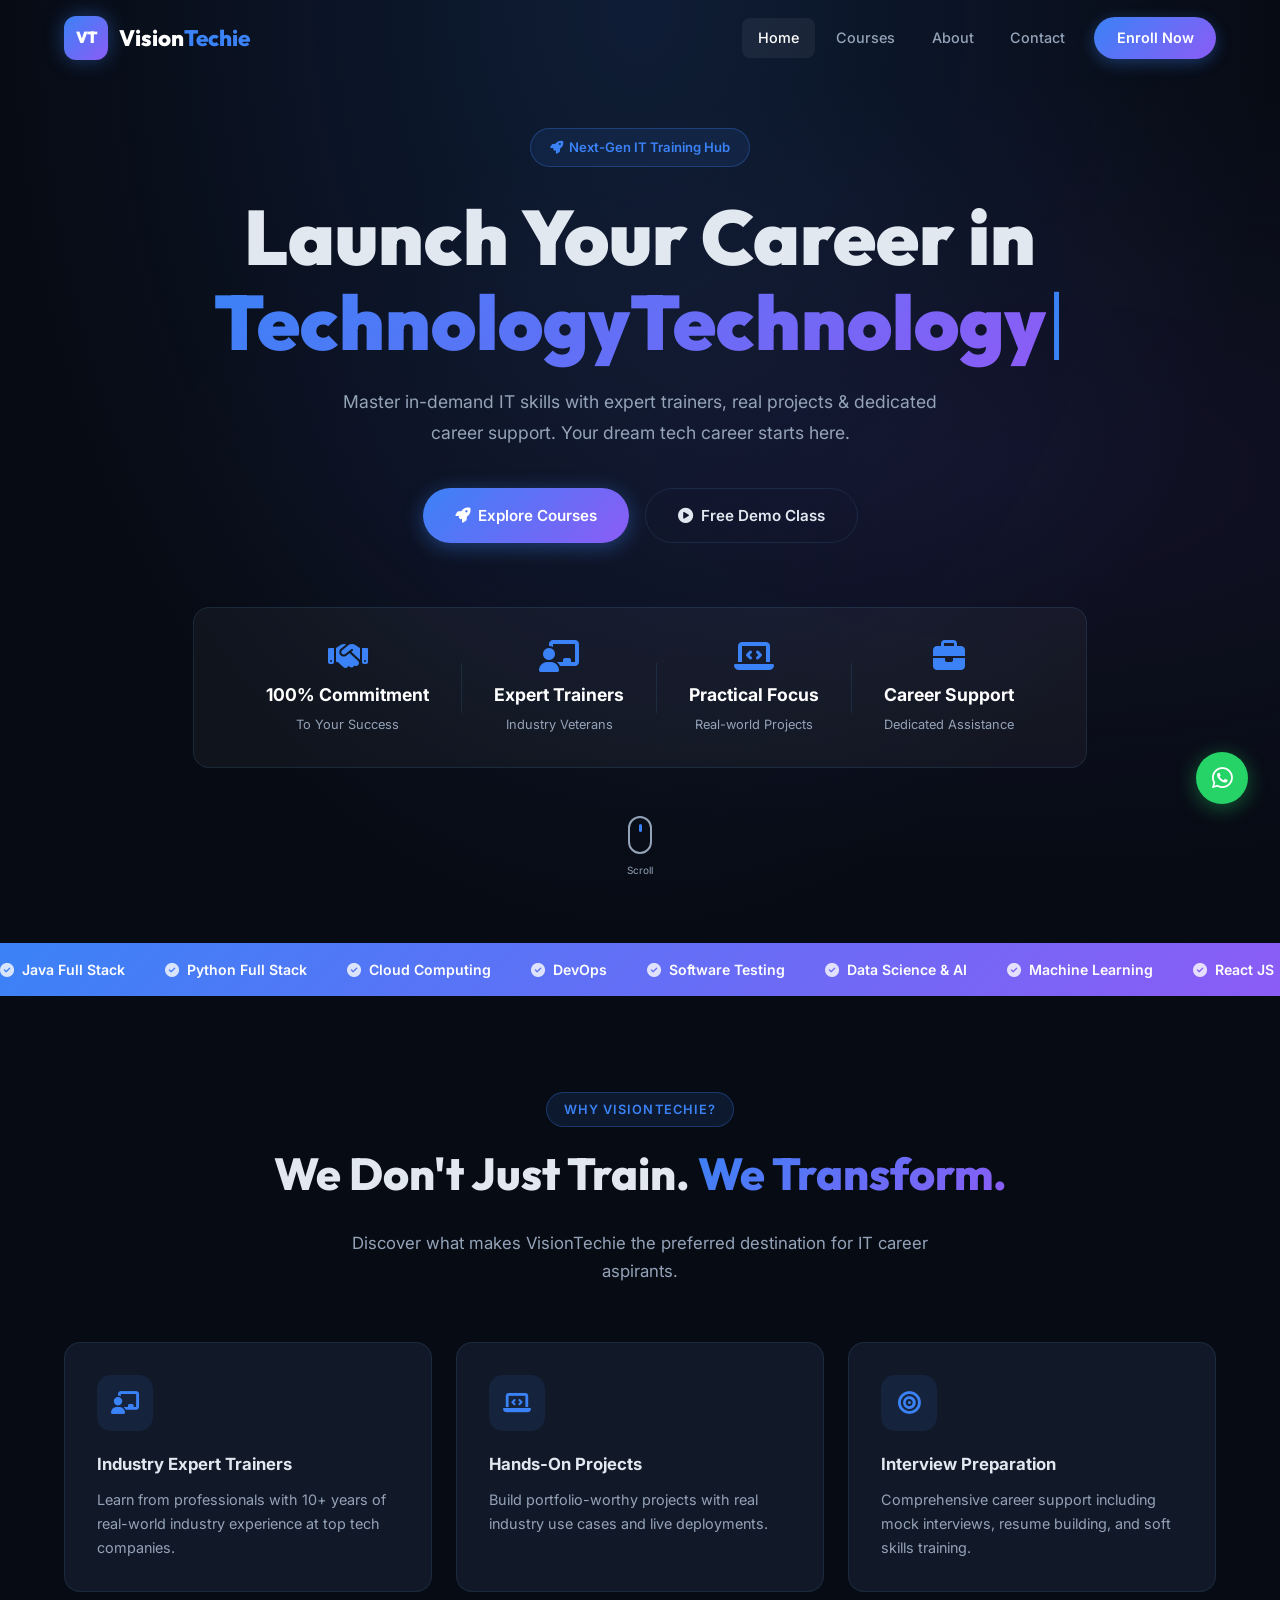
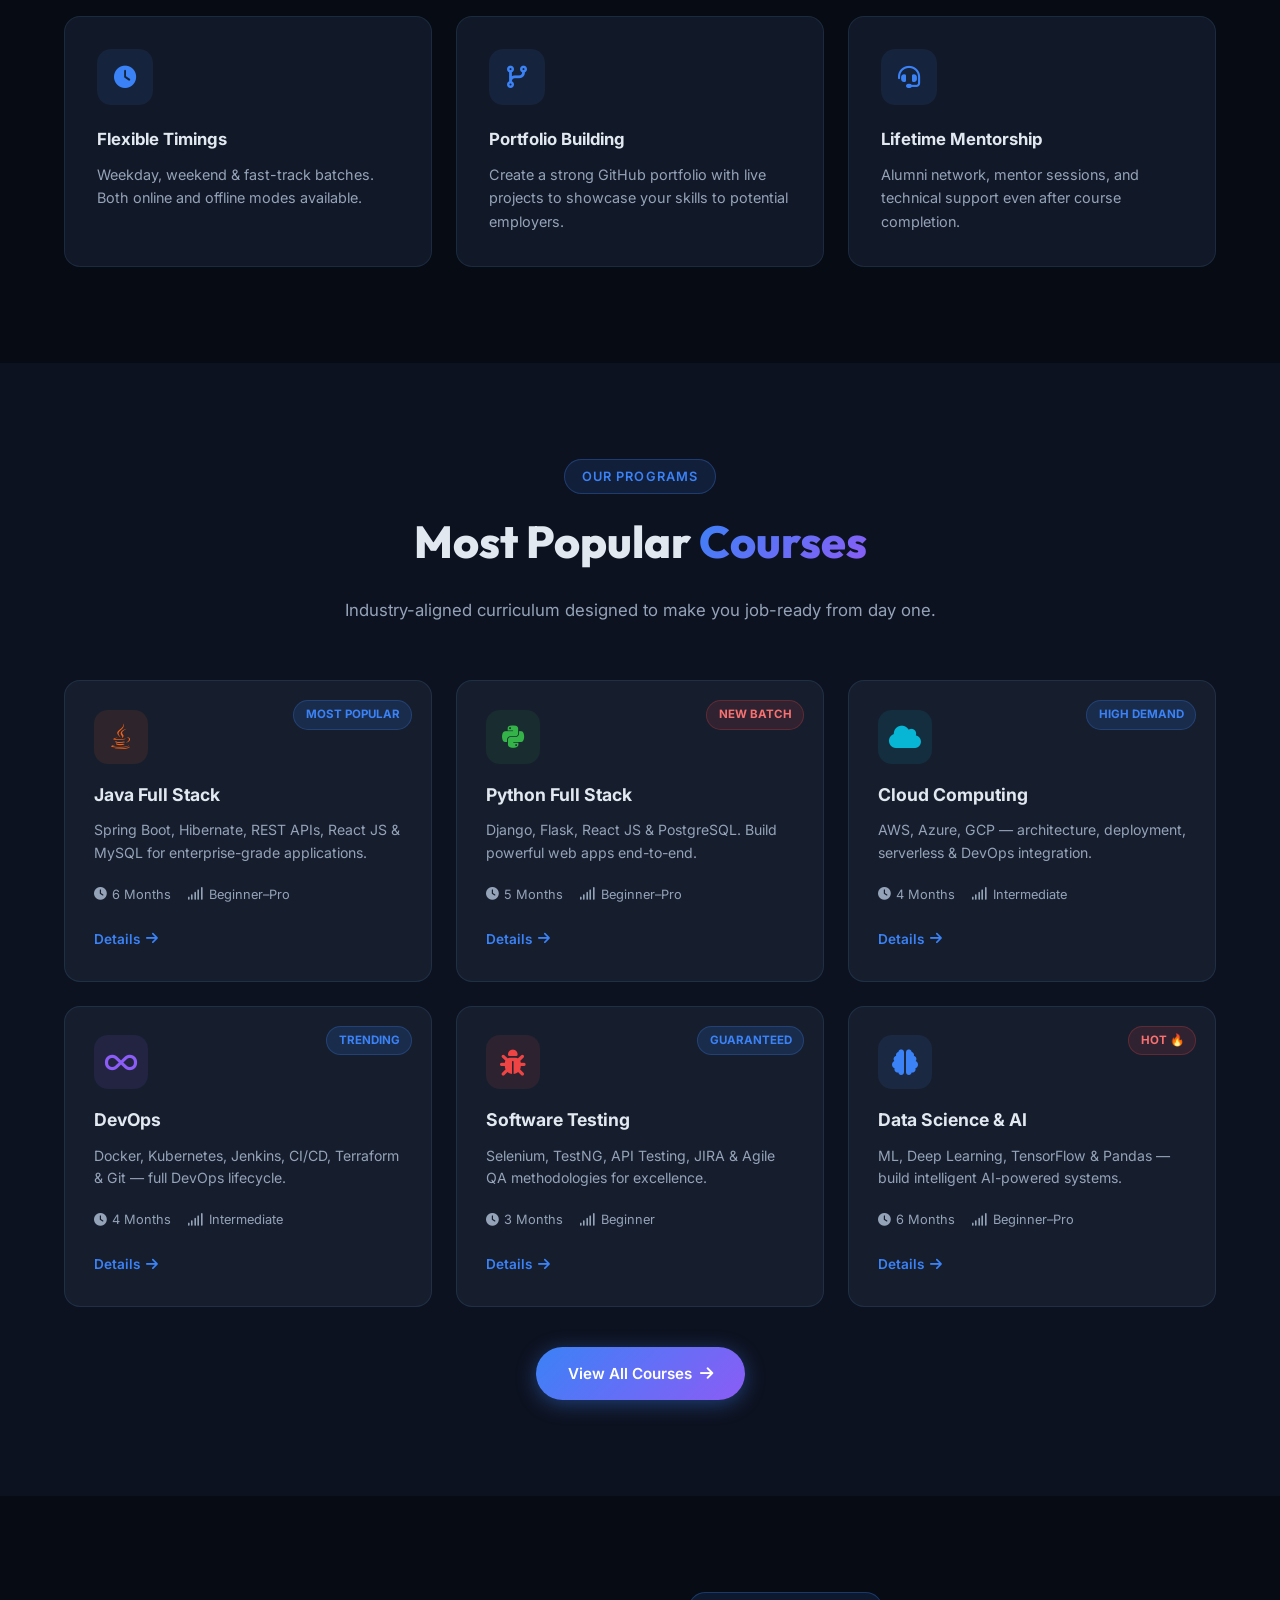
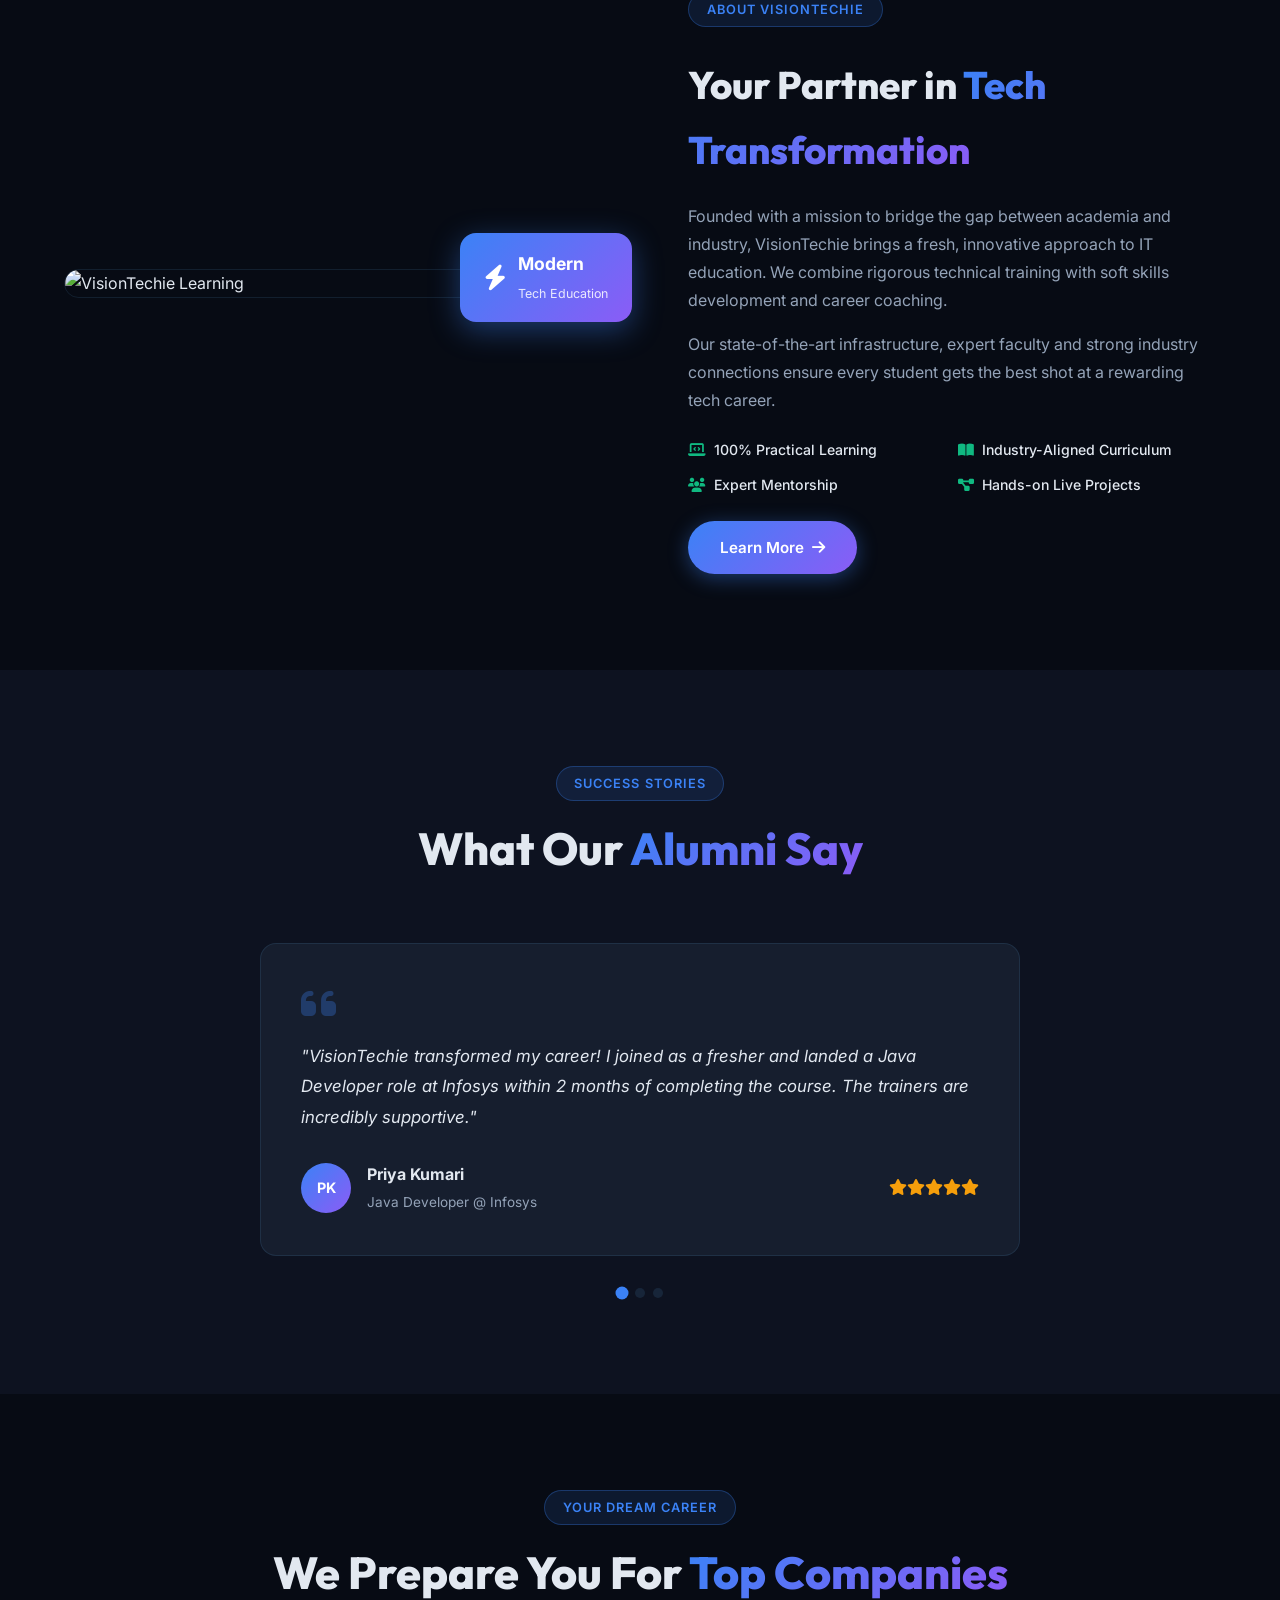
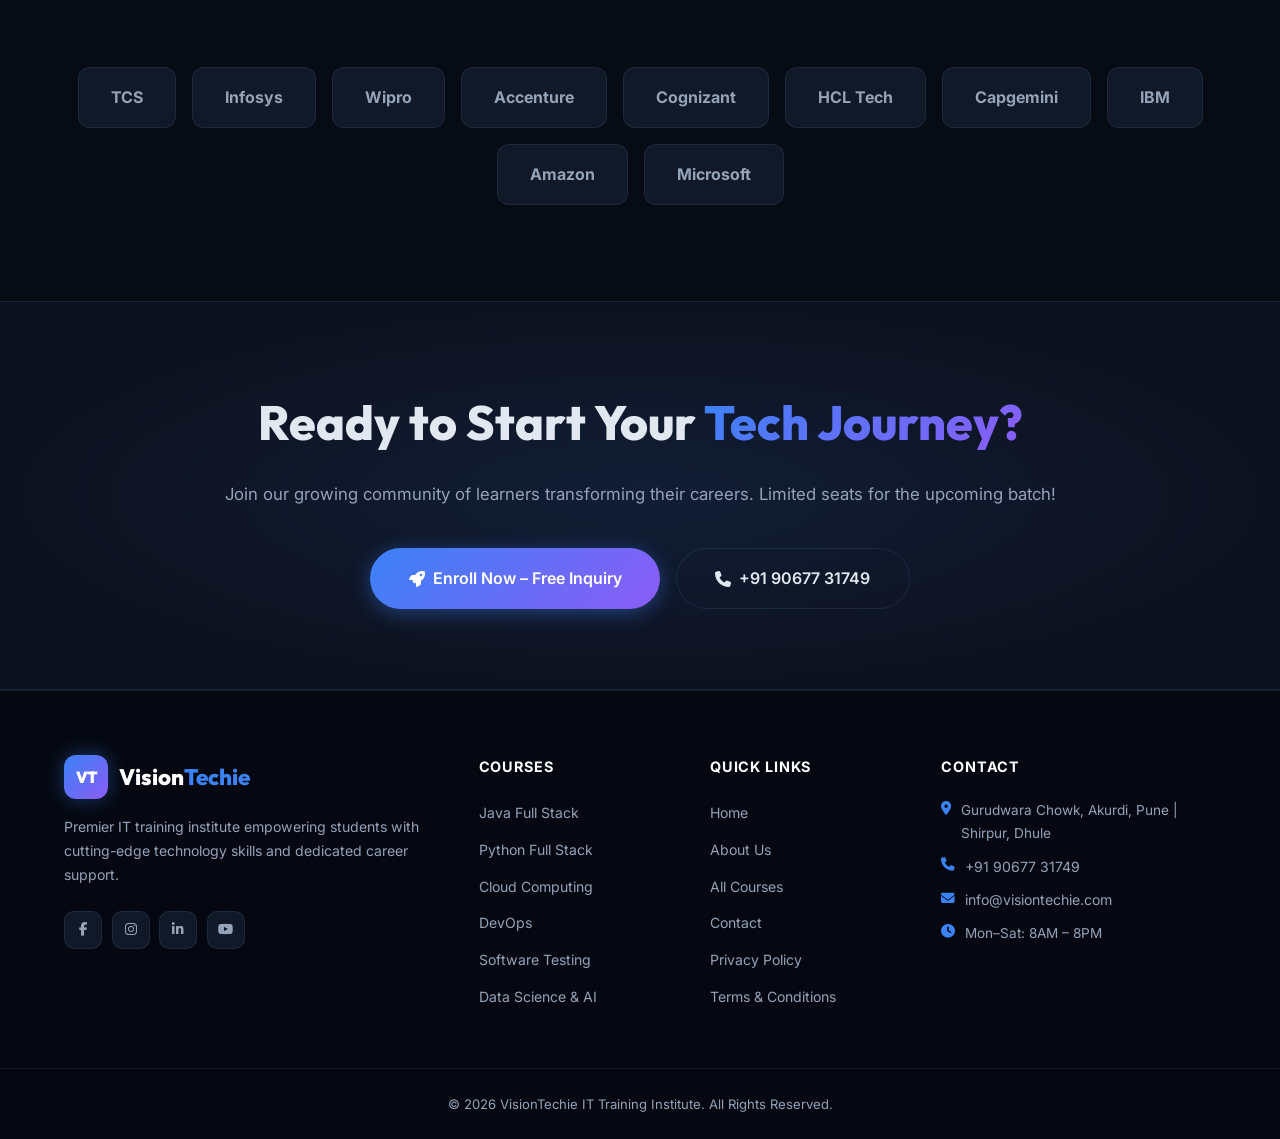
==== commit cf9da71a: "feat: update feature cards to focus on interview preparation and portfolio building" ====
--- a/index.html
+++ b/index.html
@@ -150,9 +150,9 @@
           <p>Build portfolio-worthy projects with real industry use cases and live deployments.</p>
         </div>
         <div class="feat-card">
-          <div class="feat-icon"><i class="fas fa-briefcase"></i></div>
-          <h3>Dedicated Placement Cell</h3>
-          <p>Comprehensive career support with a growing network of 20+ hiring partners and startups.</p>
+          <div class="feat-icon"><i class="fas fa-bullseye"></i></div>
+          <h3>Interview Preparation</h3>
+          <p>Comprehensive career support including mock interviews, resume building, and soft skills training.</p>
         </div>
         <div class="feat-card">
           <div class="feat-icon"><i class="fas fa-clock"></i></div>
@@ -160,9 +160,9 @@
           <p>Weekday, weekend & fast-track batches. Both online and offline modes available.</p>
         </div>
         <div class="feat-card">
-          <div class="feat-icon"><i class="fas fa-certificate"></i></div>
-          <h3>Industry Certifications</h3>
-          <p>Earn globally recognized certificates that boost your resume and career prospects.</p>
+          <div class="feat-icon"><i class="fas fa-code-branch"></i></div>
+          <h3>Portfolio Building</h3>
+          <p>Create a strong GitHub portfolio with live projects to showcase your skills to potential employers.</p>
         </div>
         <div class="feat-card">
           <div class="feat-icon"><i class="fas fa-headset"></i></div>
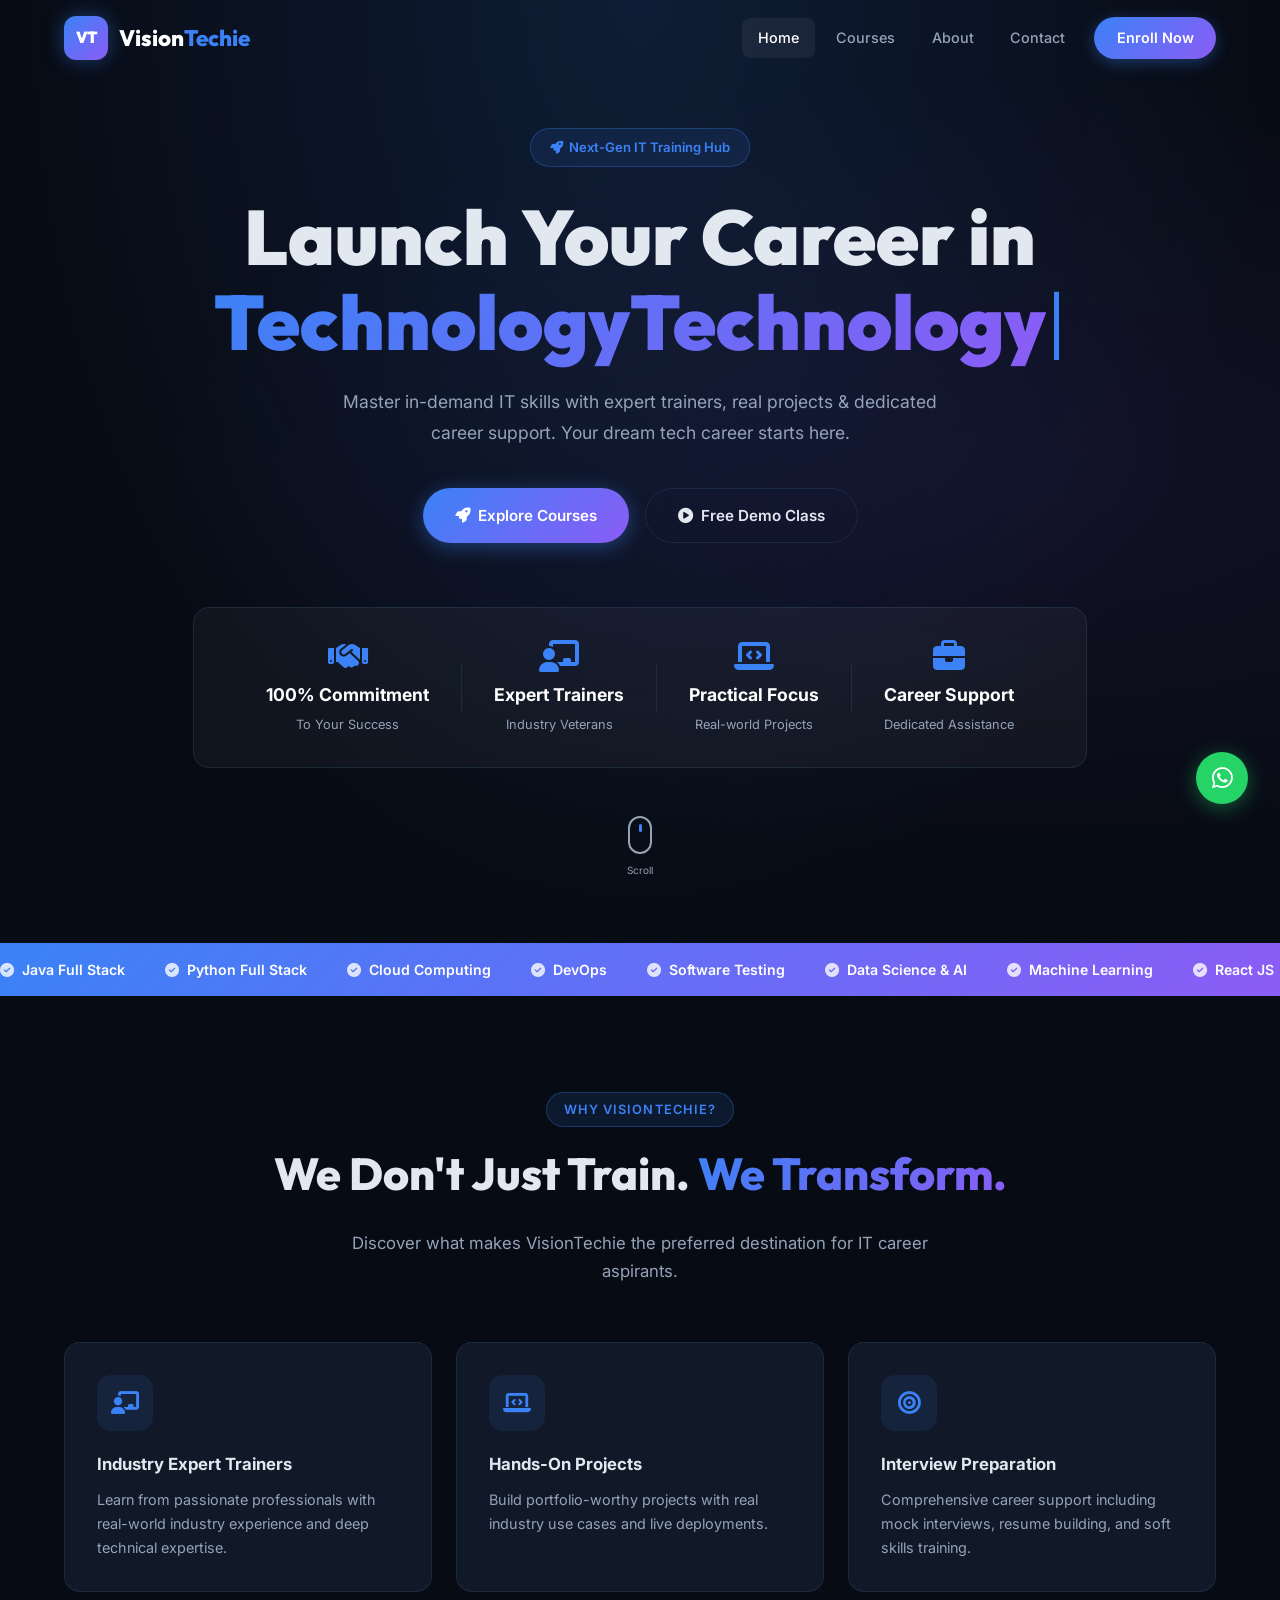
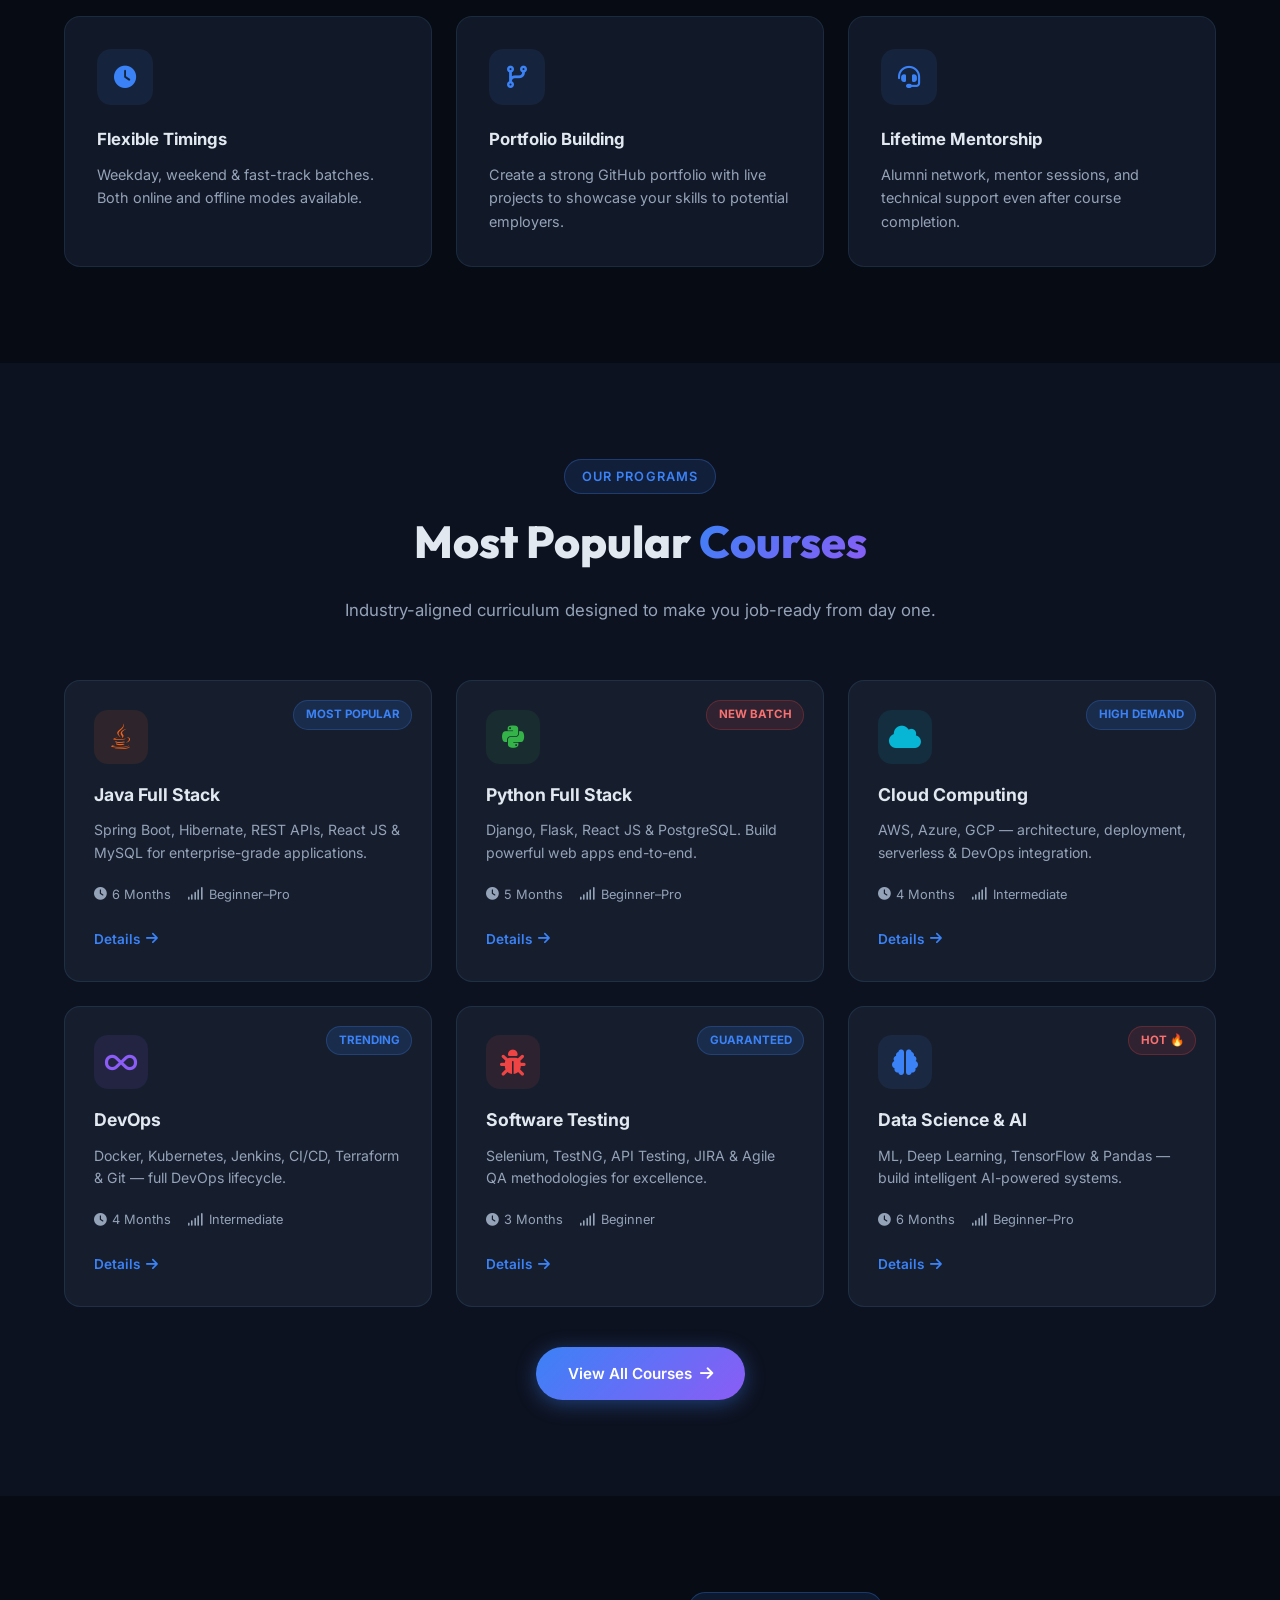
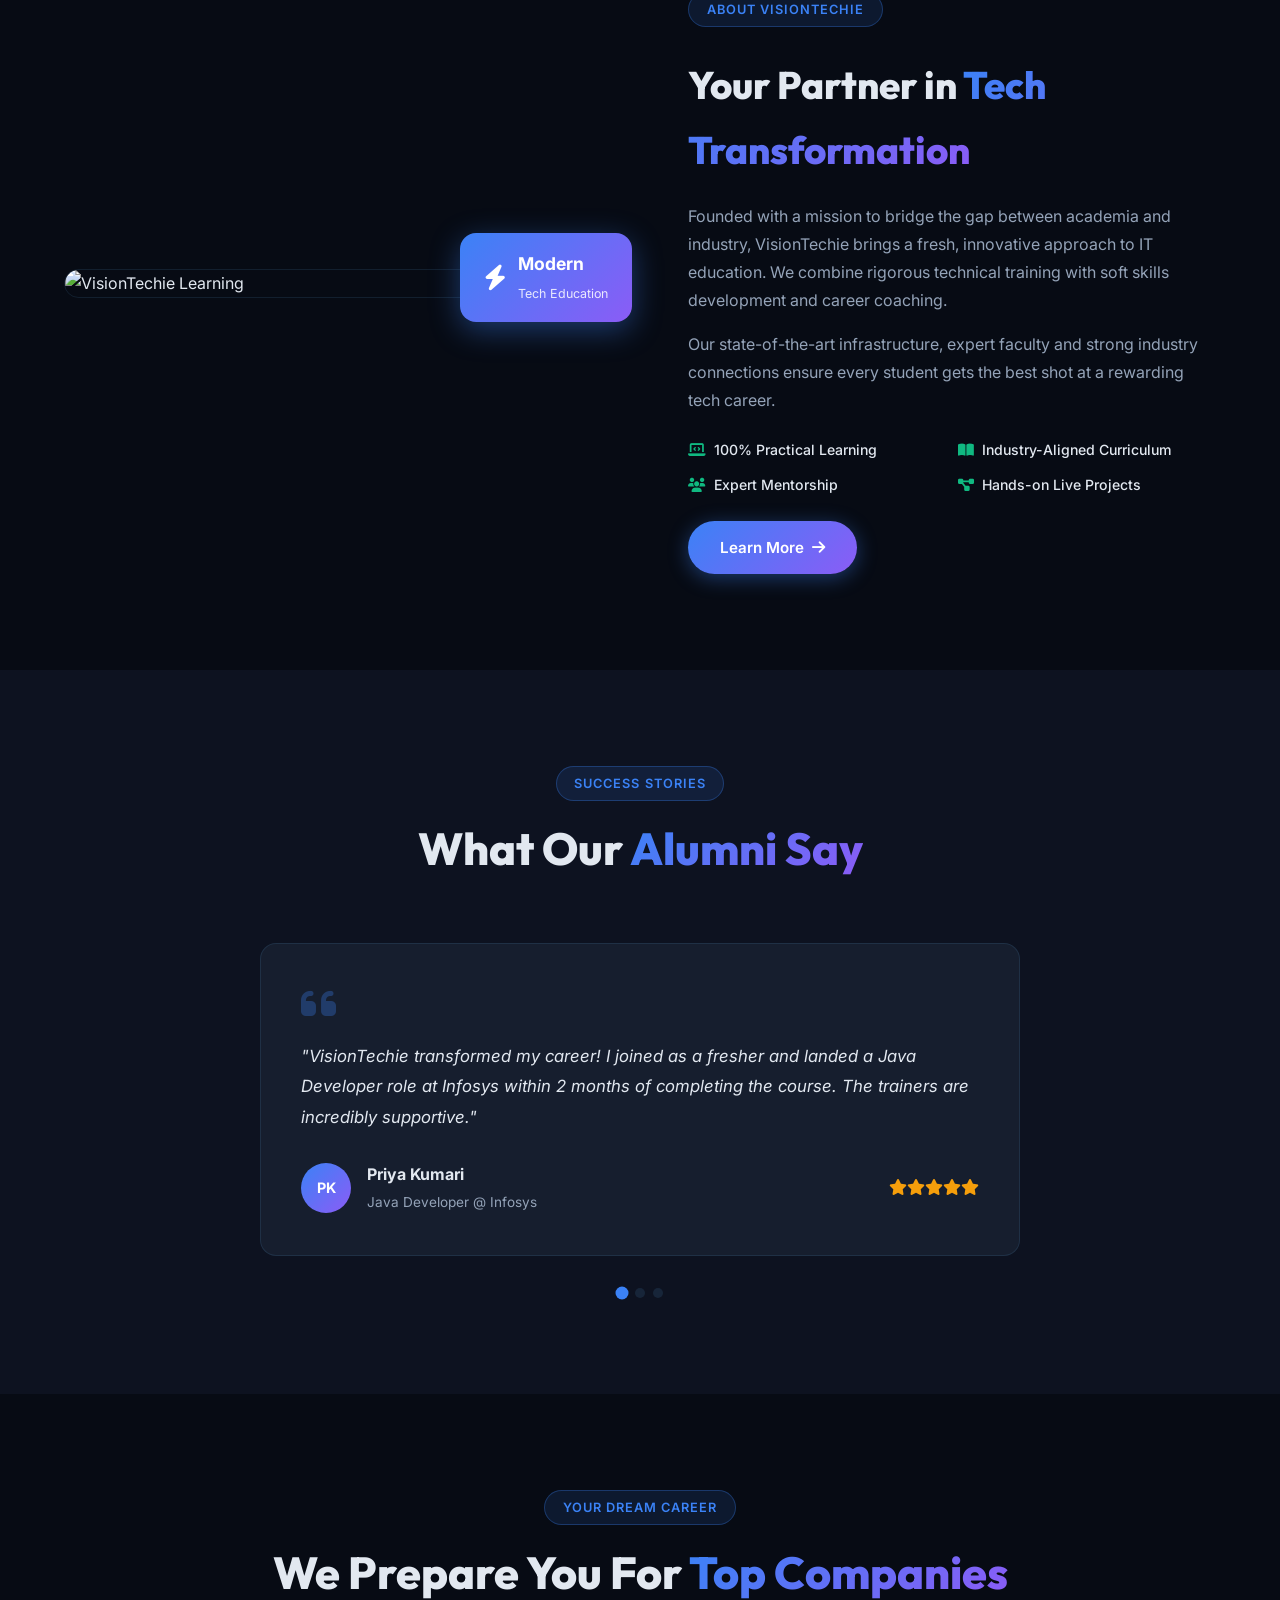
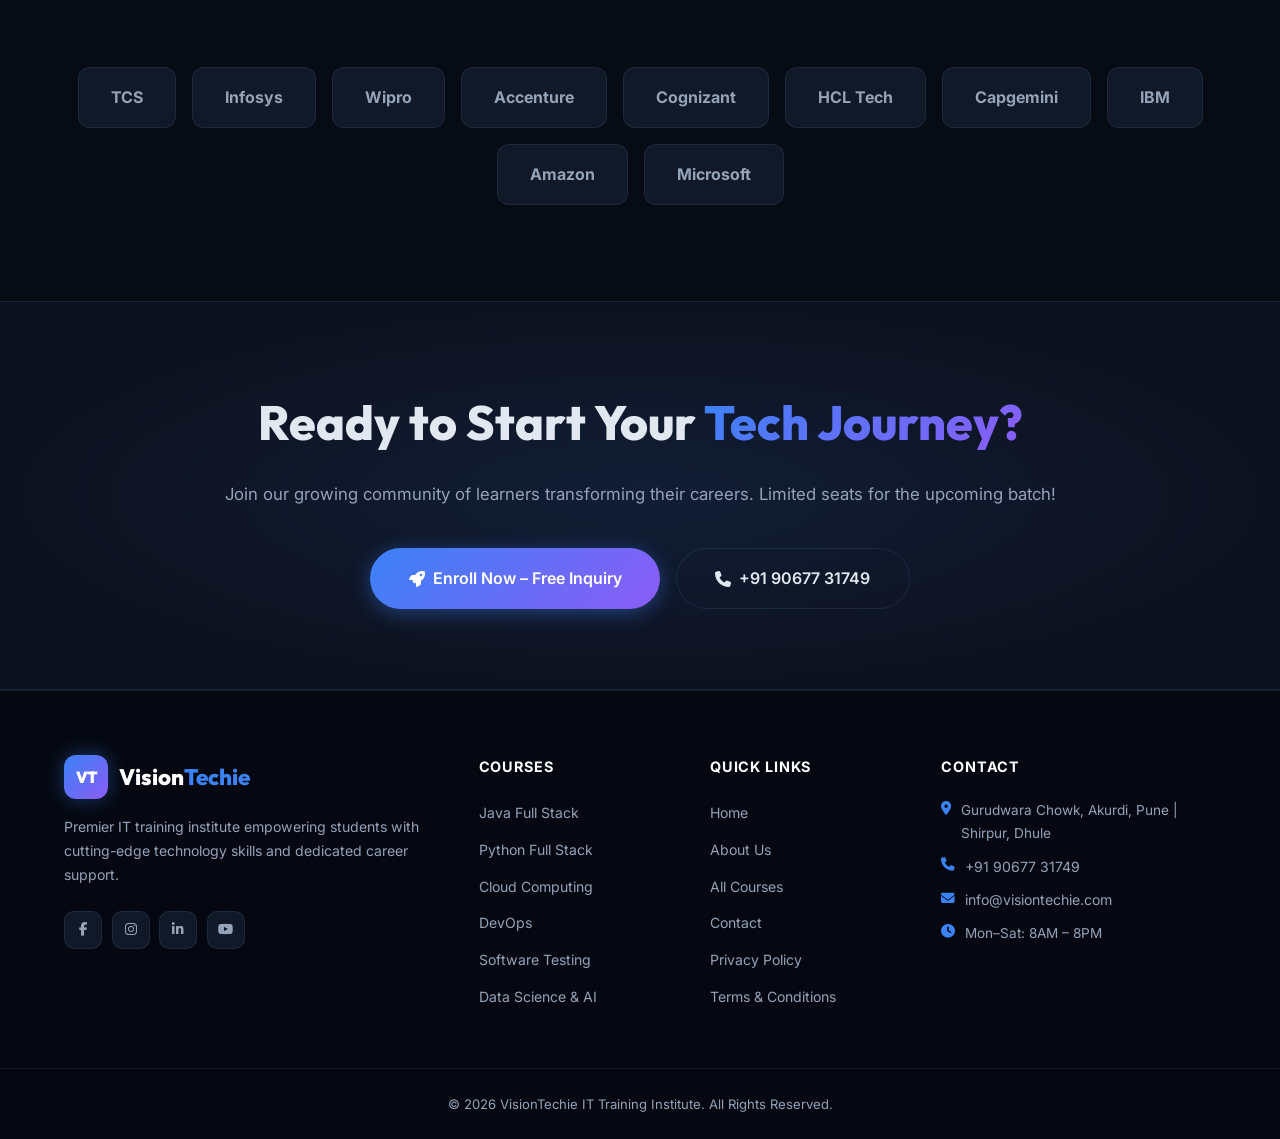
==== commit da4680a0: "refactor: update trainer profiles and feature descriptions to emphasize industry expertise over spec" ====
--- a/index.html
+++ b/index.html
@@ -142,7 +142,7 @@
         <div class="feat-card">
           <div class="feat-icon"><i class="fas fa-chalkboard-teacher"></i></div>
           <h3>Industry Expert Trainers</h3>
-          <p>Learn from professionals with 10+ years of real-world industry experience at top tech companies.</p>
+          <p>Learn from passionate professionals with real-world industry experience and deep technical expertise.</p>
         </div>
         <div class="feat-card">
           <div class="feat-icon"><i class="fas fa-laptop-code"></i></div>
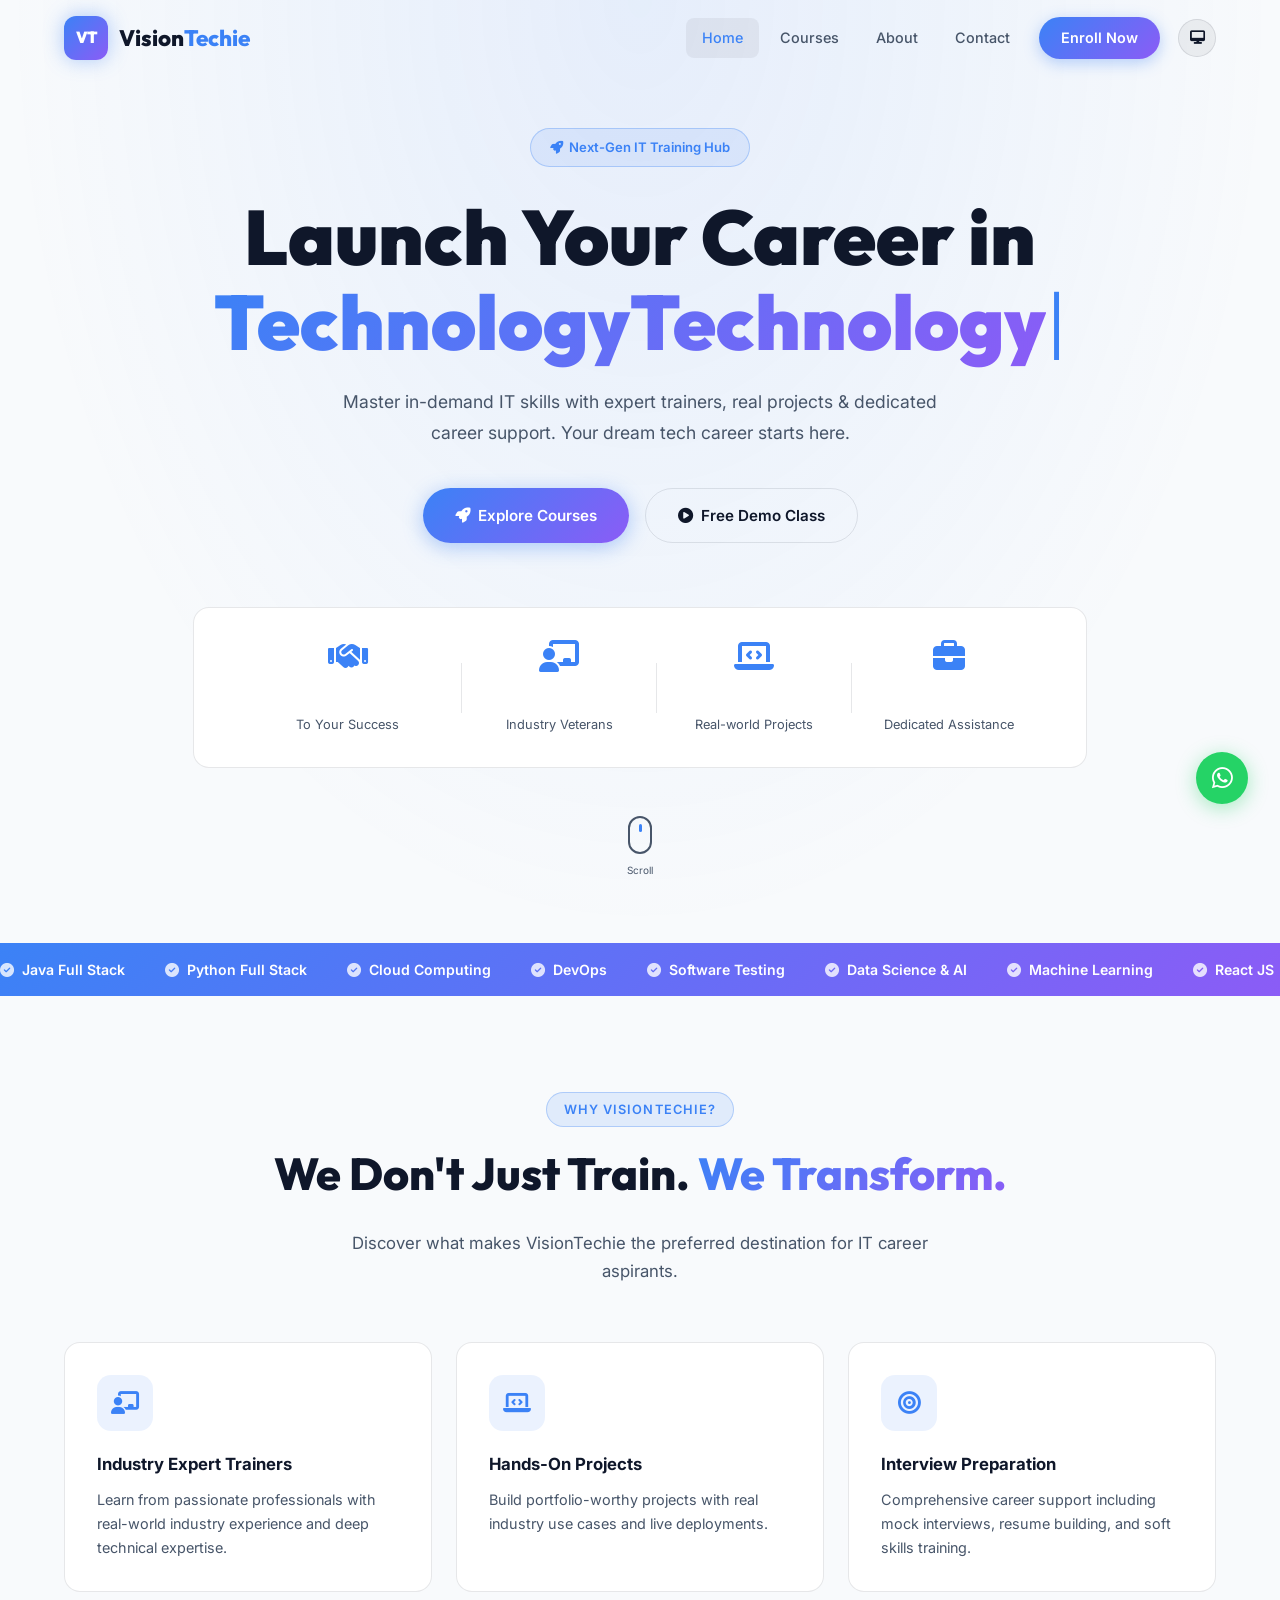
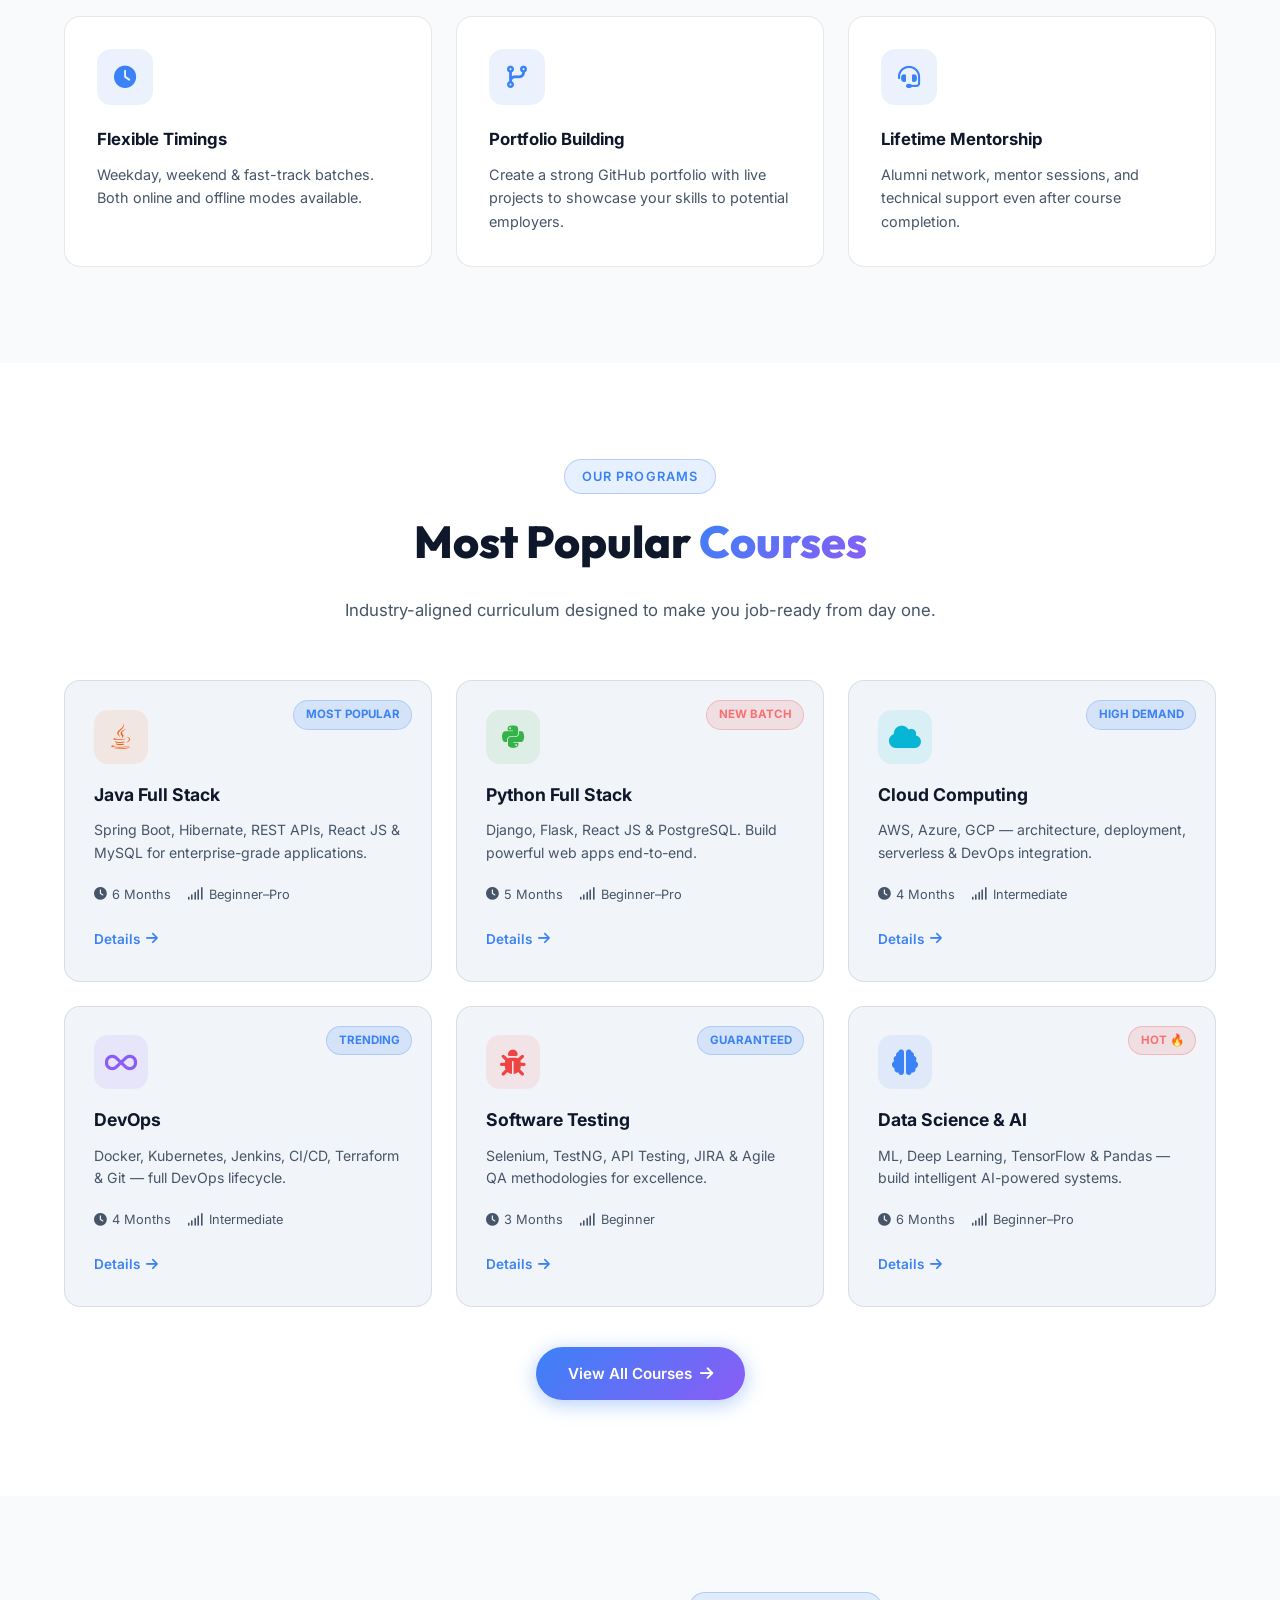
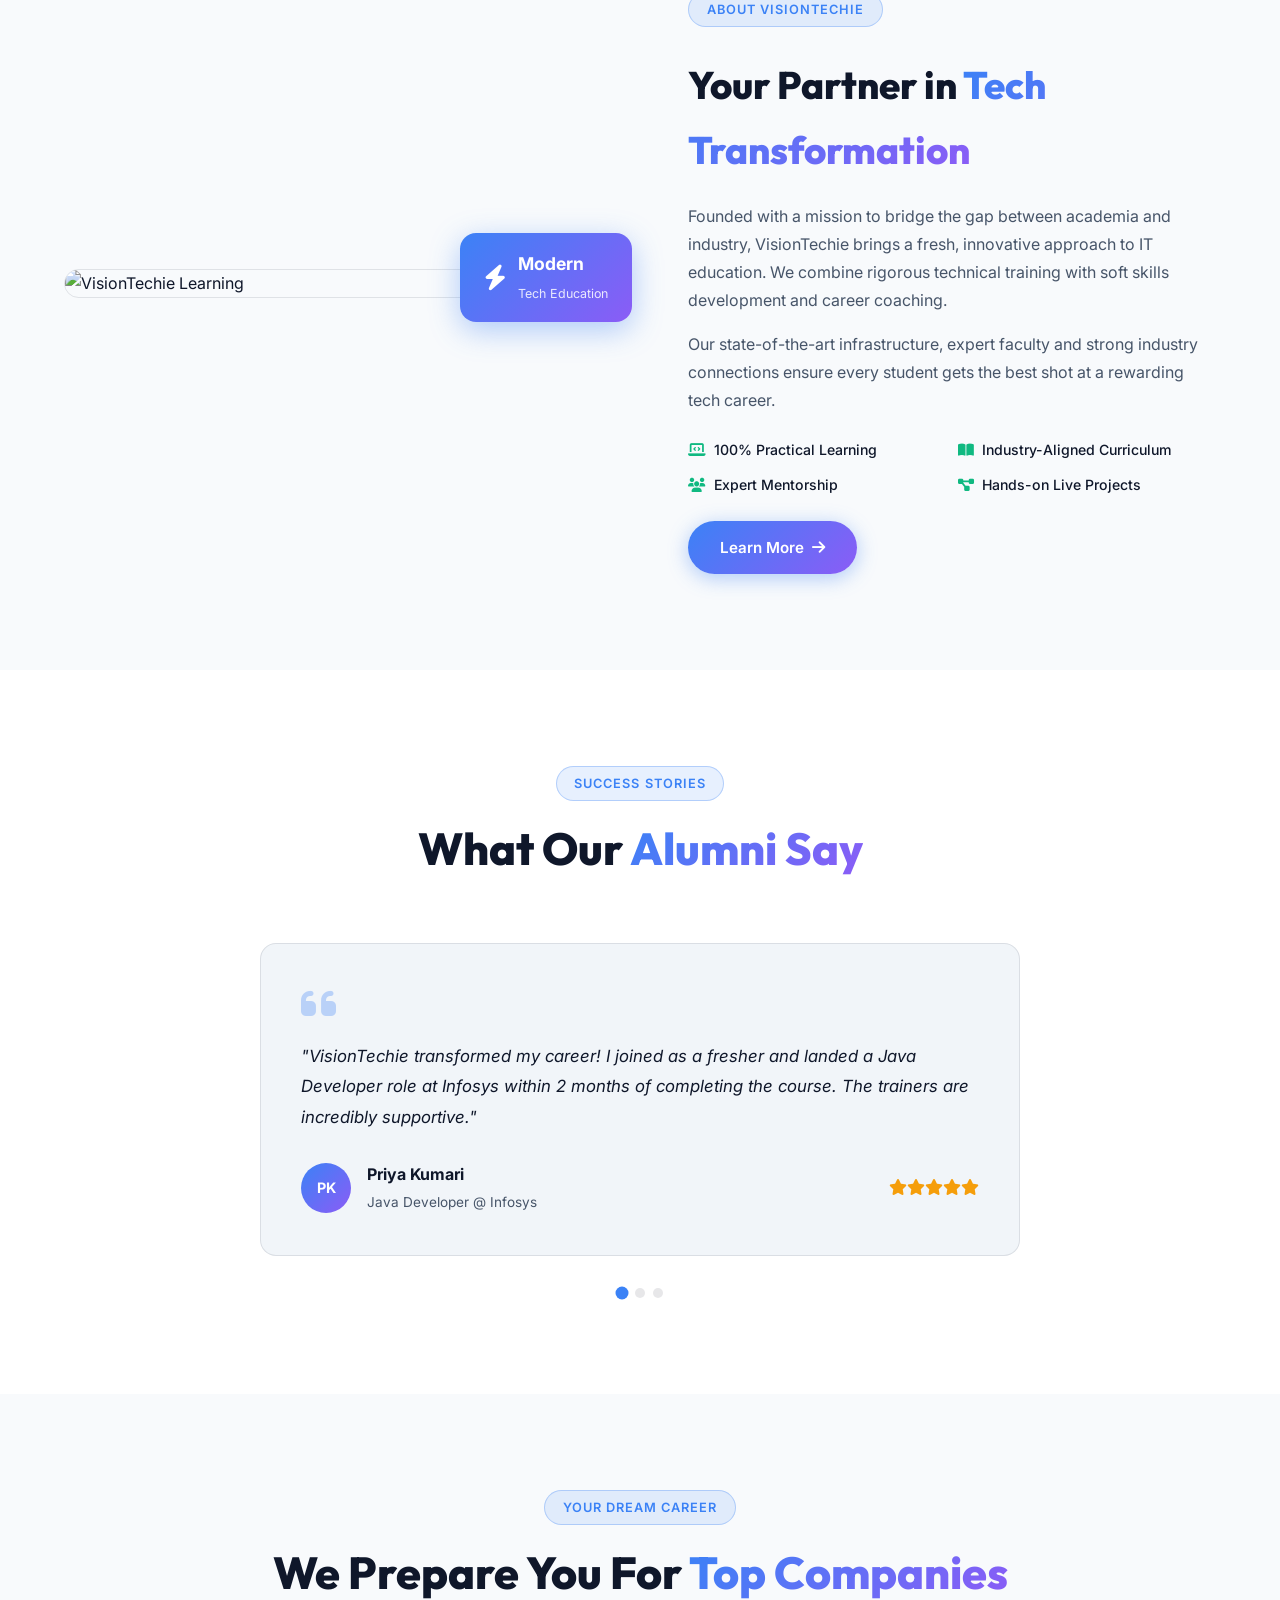
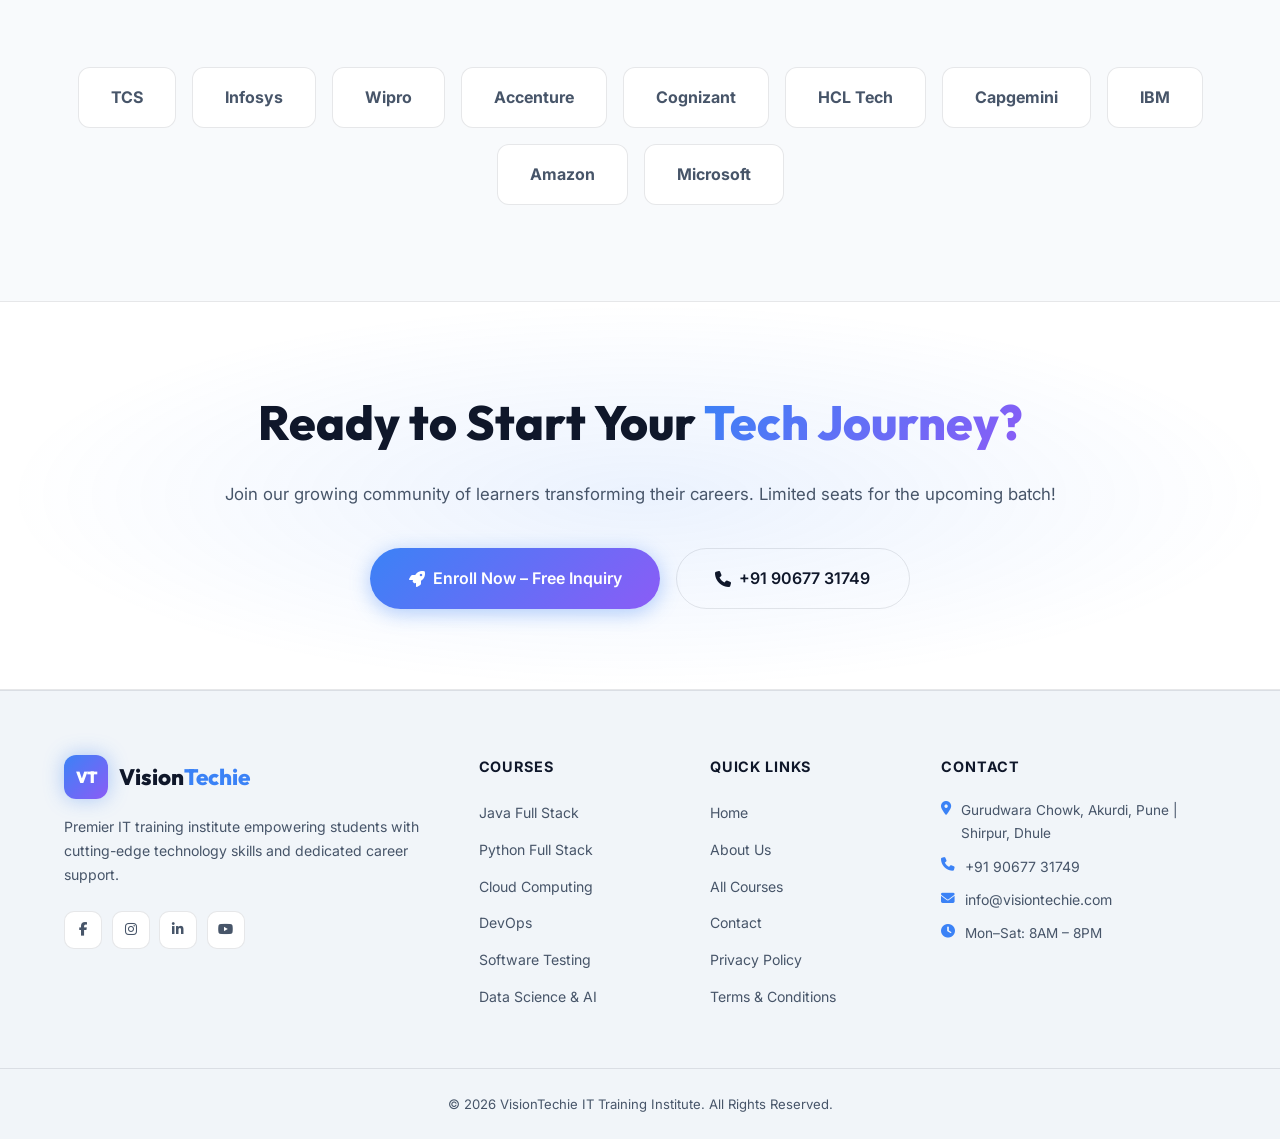
==== commit 72bc5654: "feat: add theme toggle functionality with site-wide styles and interactive JS logic" ====
--- a/index.html
+++ b/index.html
@@ -70,6 +70,7 @@
         <a href="about.html" class="nav-link">About</a>
         <a href="contact.html" class="nav-link">Contact</a>
         <a href="contact.html#enroll" class="nav-cta">Enroll Now</a>
+        <button id="theme-toggle" class="theme-toggle-btn" aria-label="Toggle Theme"><i class="fas fa-desktop"></i></button>
       </nav>
       <button class="hamburger" id="hamburger"><span></span><span></span><span></span></button>
     </div>
--- a/css/style.css
+++ b/css/style.css
@@ -406,3 +406,40 @@
   .hero-btns { flex-direction: column; align-items: center; }
   .cta-btns { flex-direction: column; align-items: center; }
 }
+
+/* --- THEME TOGGLE --- */
+.theme-toggle-btn {
+  background: rgba(255,255,255,0.06); border: 1px solid var(--border);
+  color: var(--text); width: 38px; height: 38px; border-radius: 50%;
+  display: flex; align-items: center; justify-content: center;
+  cursor: pointer; transition: all 0.3s; margin-left: 0.8rem;
+}
+.theme-toggle-btn:hover { background: var(--grad); color: white; border-color: transparent; }
+@media (max-width: 768px) { .theme-toggle-btn { margin-left: 0; margin-top: 1rem; width: 44px; height: 44px; } }
+
+/* --- LIGHT THEME VARIABLES --- */
+[data-theme="light"] {
+  --bg: #f8fafc;
+  --bg2: #ffffff;
+  --card: #ffffff;
+  --card2: #f1f5f9;
+  --border: rgba(15,23,42,0.1);
+  --text: #0f172a;
+  --muted: #475569;
+  --shadow: 0 4px 32px rgba(0,0,0,0.06);
+}
+[data-theme="light"] .navbar.scrolled { background: rgba(248,250,252,0.92); border-bottom: 1px solid rgba(0,0,0,0.1); }
+[data-theme="light"] .nav-links.open { background: rgba(248,250,252,0.97); }
+[data-theme="light"] .logo-text { color: var(--text); }
+[data-theme="light"] .nav-link { color: var(--muted); }
+[data-theme="light"] .nav-link:hover, [data-theme="light"] .nav-link.active { color: var(--primary); background: rgba(0,0,0,0.05); }
+[data-theme="light"] .hamburger span { background: var(--text); }
+[data-theme="light"] .hero { background: radial-gradient(ellipse at 50% 0%, rgba(59,130,246,0.1) 0%, transparent 70%), var(--bg); }
+[data-theme="light"] .hero-stats { background: #ffffff; }
+[data-theme="light"] .stat .num { color: var(--text); }
+[data-theme="light"] .footer { background: #f1f5f9; border-top: 1px solid var(--border); }
+[data-theme="light"] .f-col h4 { color: var(--text); }
+[data-theme="light"] .form-perks .perk { background: rgba(0,0,0,0.03); }
+[data-theme="light"] .form-group input, [data-theme="light"] .form-group select { background: #fff; color: var(--text); border-color: var(--border); }
+[data-theme="light"] .theme-toggle-btn { background: rgba(0,0,0,0.05); color: var(--text); border-color: var(--border); }
+[data-theme="light"] .theme-toggle-btn:hover { background: var(--grad); color: white; border-color: transparent; }
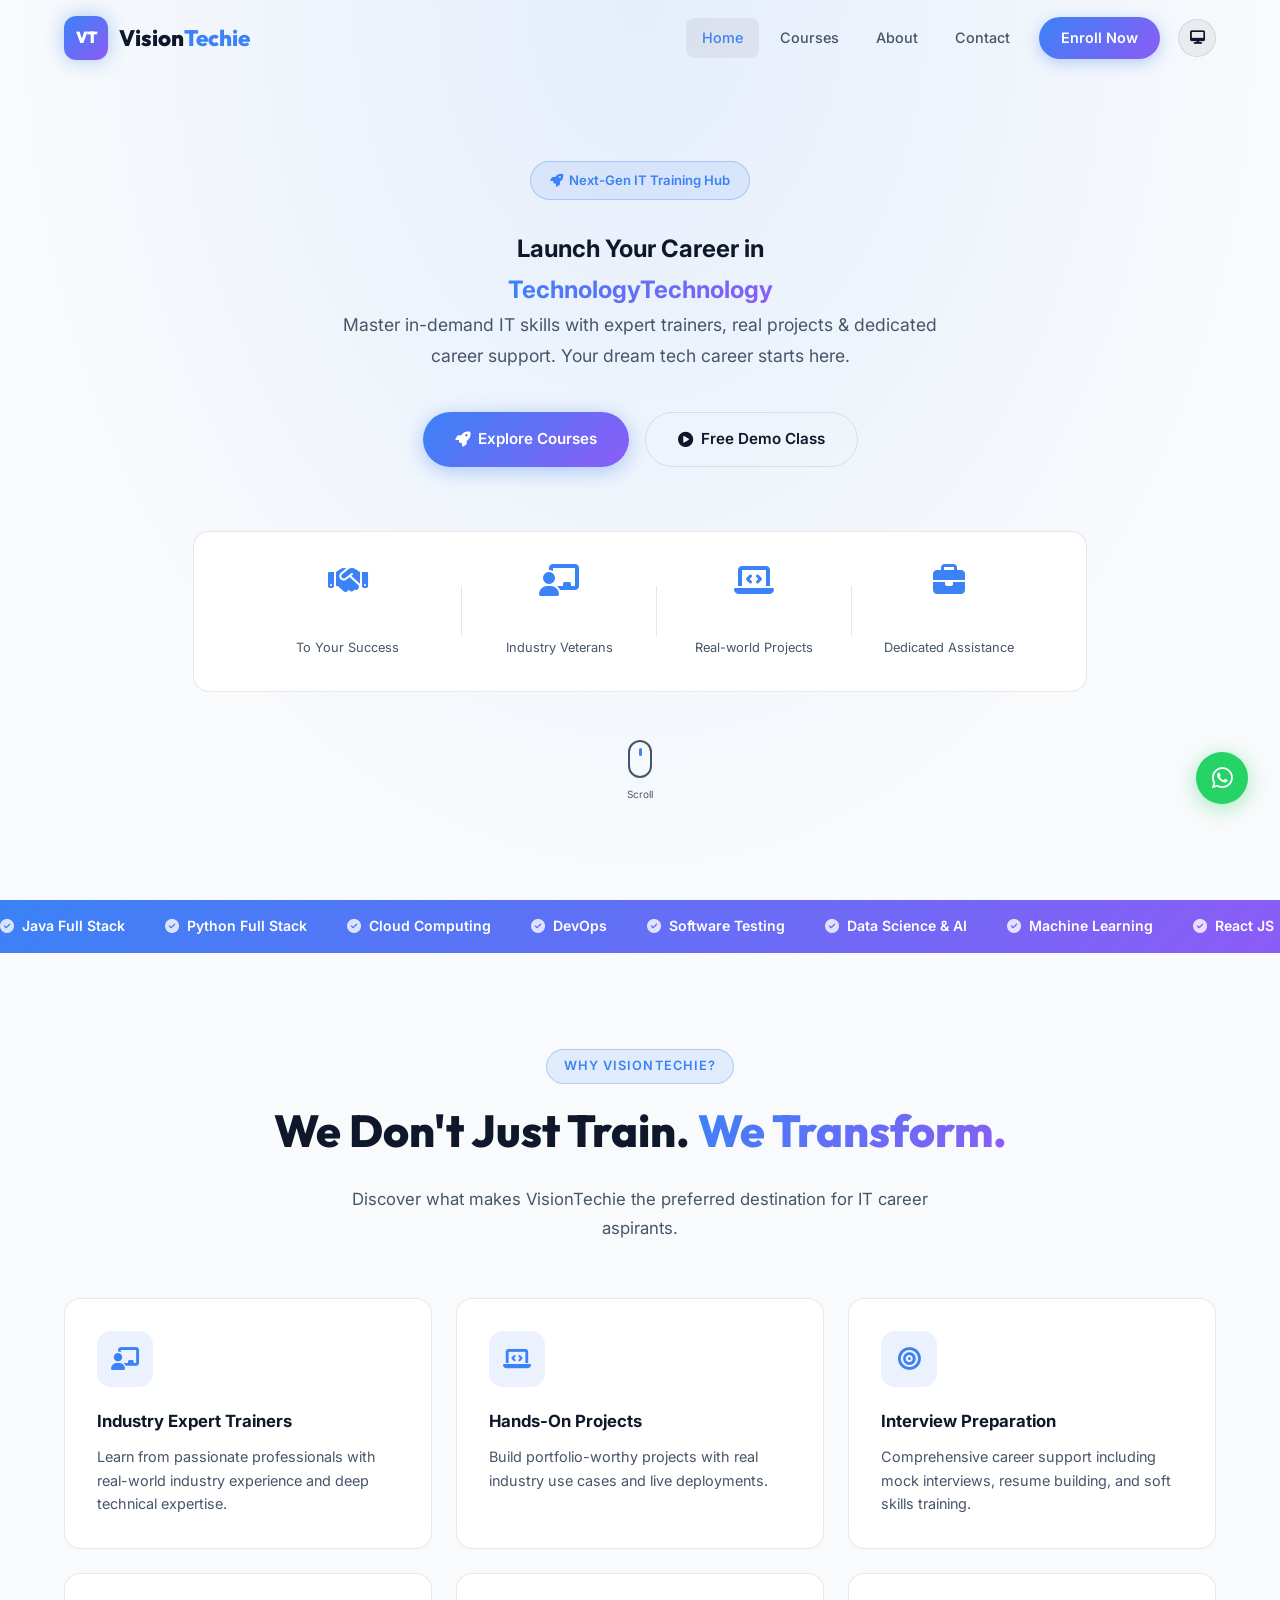
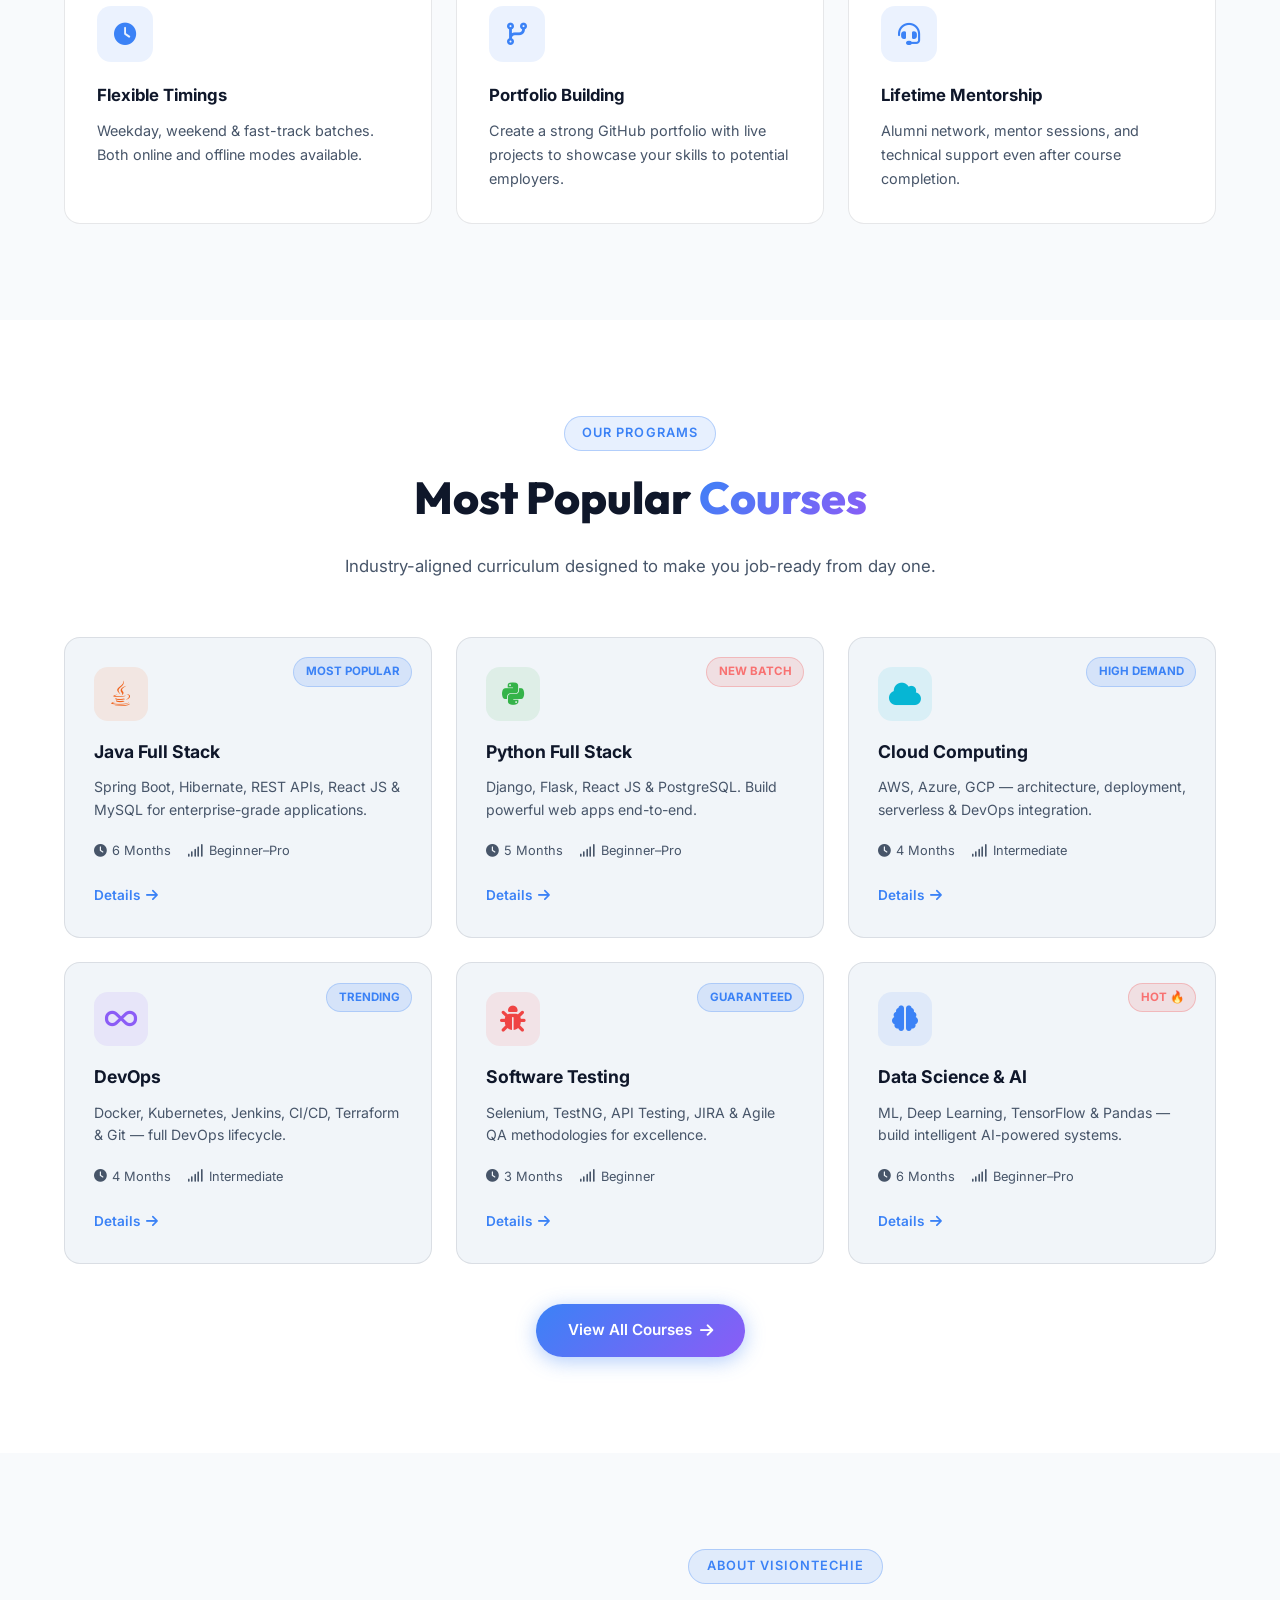
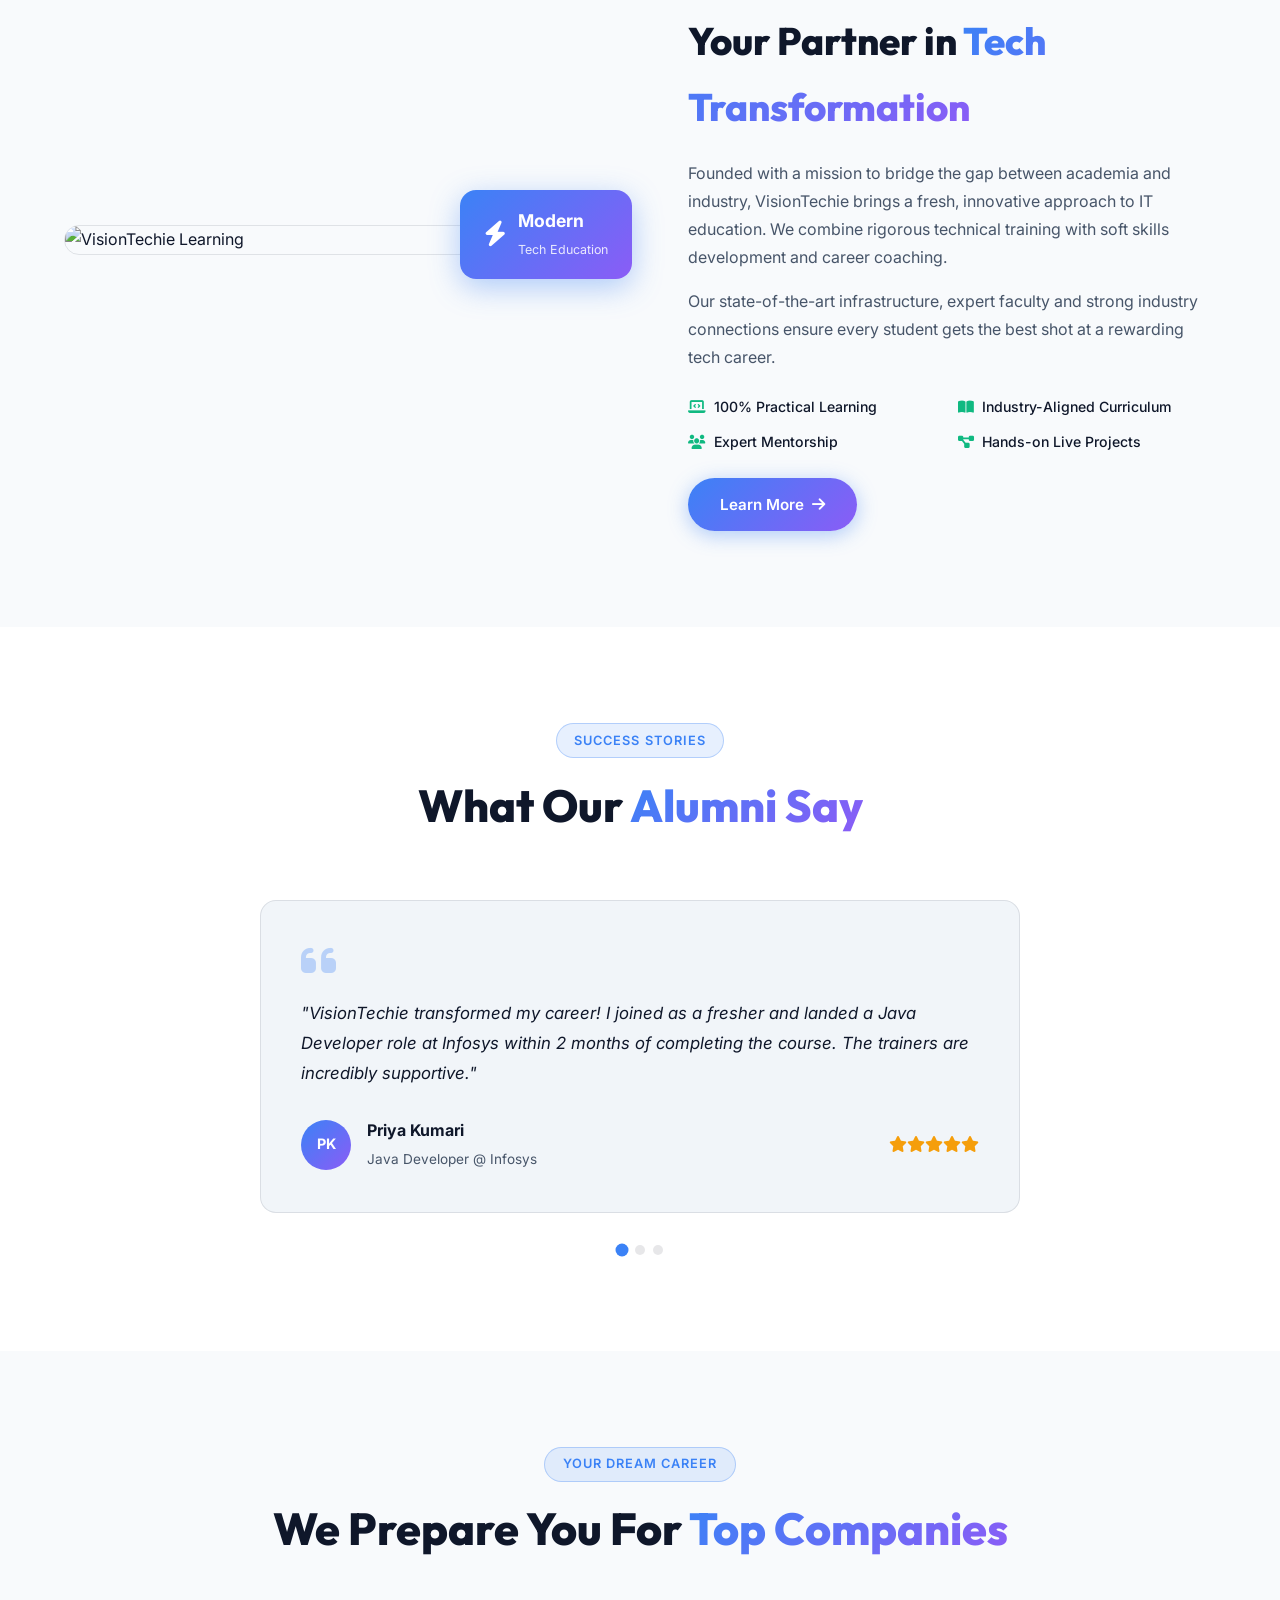
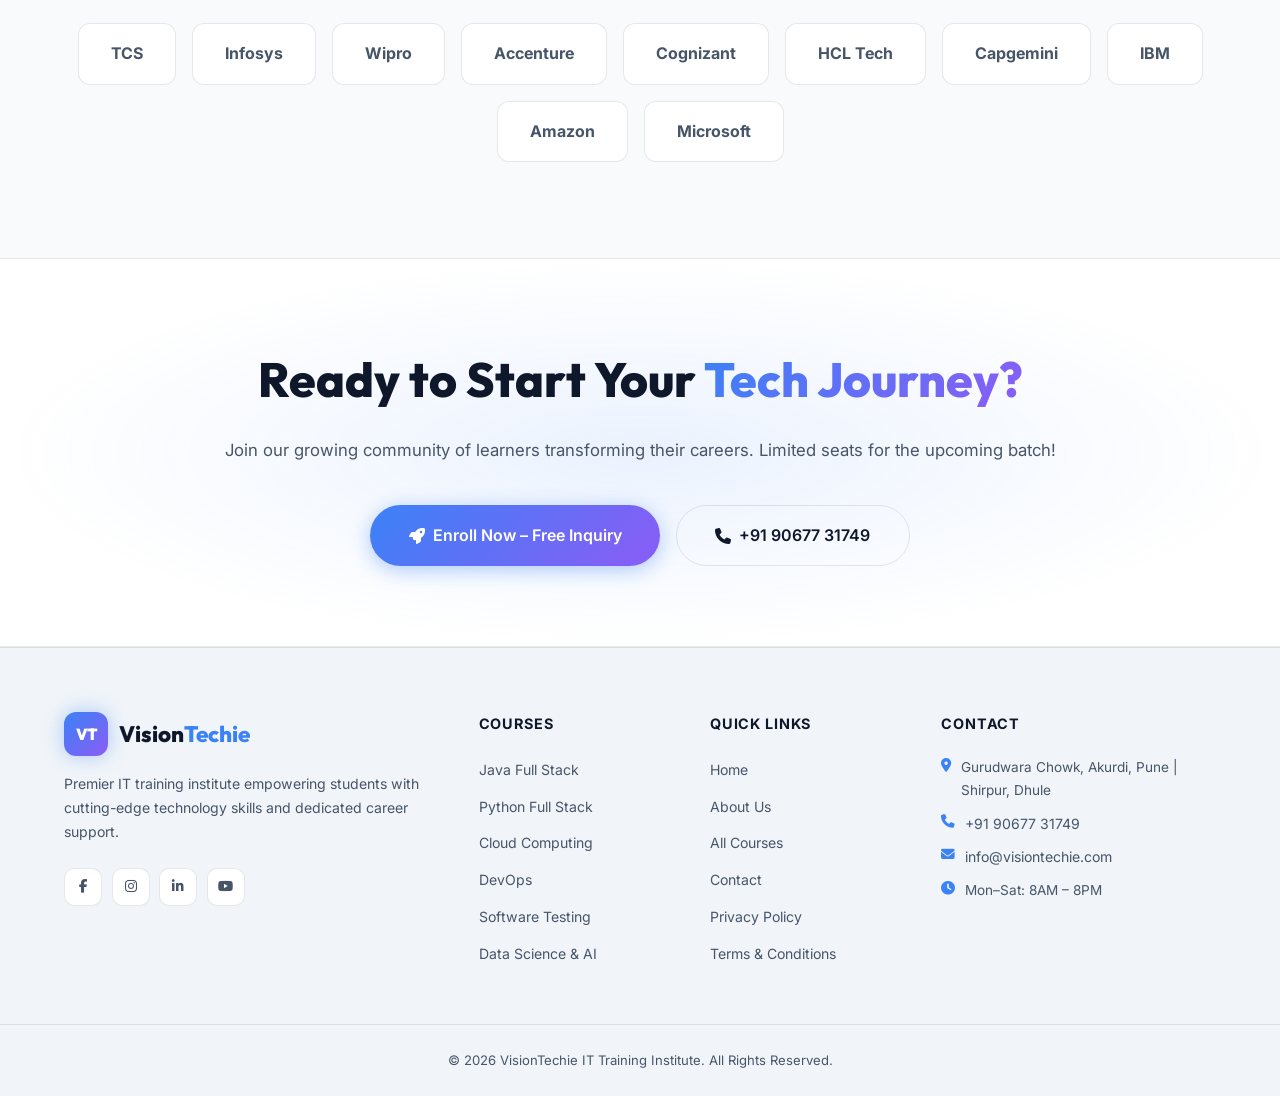
==== commit 11aa7f6c: "refactor: update semantic tags and improve line formatting in index.html" ====
--- a/index.html
+++ b/index.html
@@ -70,7 +70,8 @@
         <a href="about.html" class="nav-link">About</a>
         <a href="contact.html" class="nav-link">Contact</a>
         <a href="contact.html#enroll" class="nav-cta">Enroll Now</a>
-        <button id="theme-toggle" class="theme-toggle-btn" aria-label="Toggle Theme"><i class="fas fa-desktop"></i></button>
+        <button id="theme-toggle" class="theme-toggle-btn" aria-label="Toggle Theme"><i
+            class="fas fa-desktop"></i></button>
       </nav>
       <button class="hamburger" id="hamburger"><span></span><span></span><span></span></button>
     </div>
@@ -80,7 +81,7 @@
   <section class="hero" id="hero">
     <div class="hero-content">
       <div class="hero-badge"><i class="fas fa-rocket"></i> Next-Gen IT Training Hub</div>
-      <h1>Launch Your Career in<br /><span class="gradient-text" id="typed-text">Technology</span></h1>
+      <h2>Launch Your Career in<br /><span class="gradient-text" id="typed-text">Technology</span></h2>
       <p class="hero-sub">Master in-demand IT skills with expert trainers, real projects & dedicated career support.
         Your dream tech career starts here.</p>
       <div class="hero-btns">
@@ -246,7 +247,8 @@
   <section class="section" id="about-home">
     <div class="container about-grid">
       <div class="about-img-box">
-        <img src="https://images.unsplash.com/photo-1522071820081-009f0129c71c?auto=format&fit=crop&w=800&q=80" alt="VisionTechie Learning" class="about-img" />
+        <img src="https://images.unsplash.com/photo-1522071820081-009f0129c71c?auto=format&fit=crop&w=800&q=80"
+          alt="VisionTechie Learning" class="about-img" />
         <div class="ab-badge"><i class="fas fa-bolt"></i>
           <div><strong>Modern</strong><small>Tech Education</small></div>
         </div>
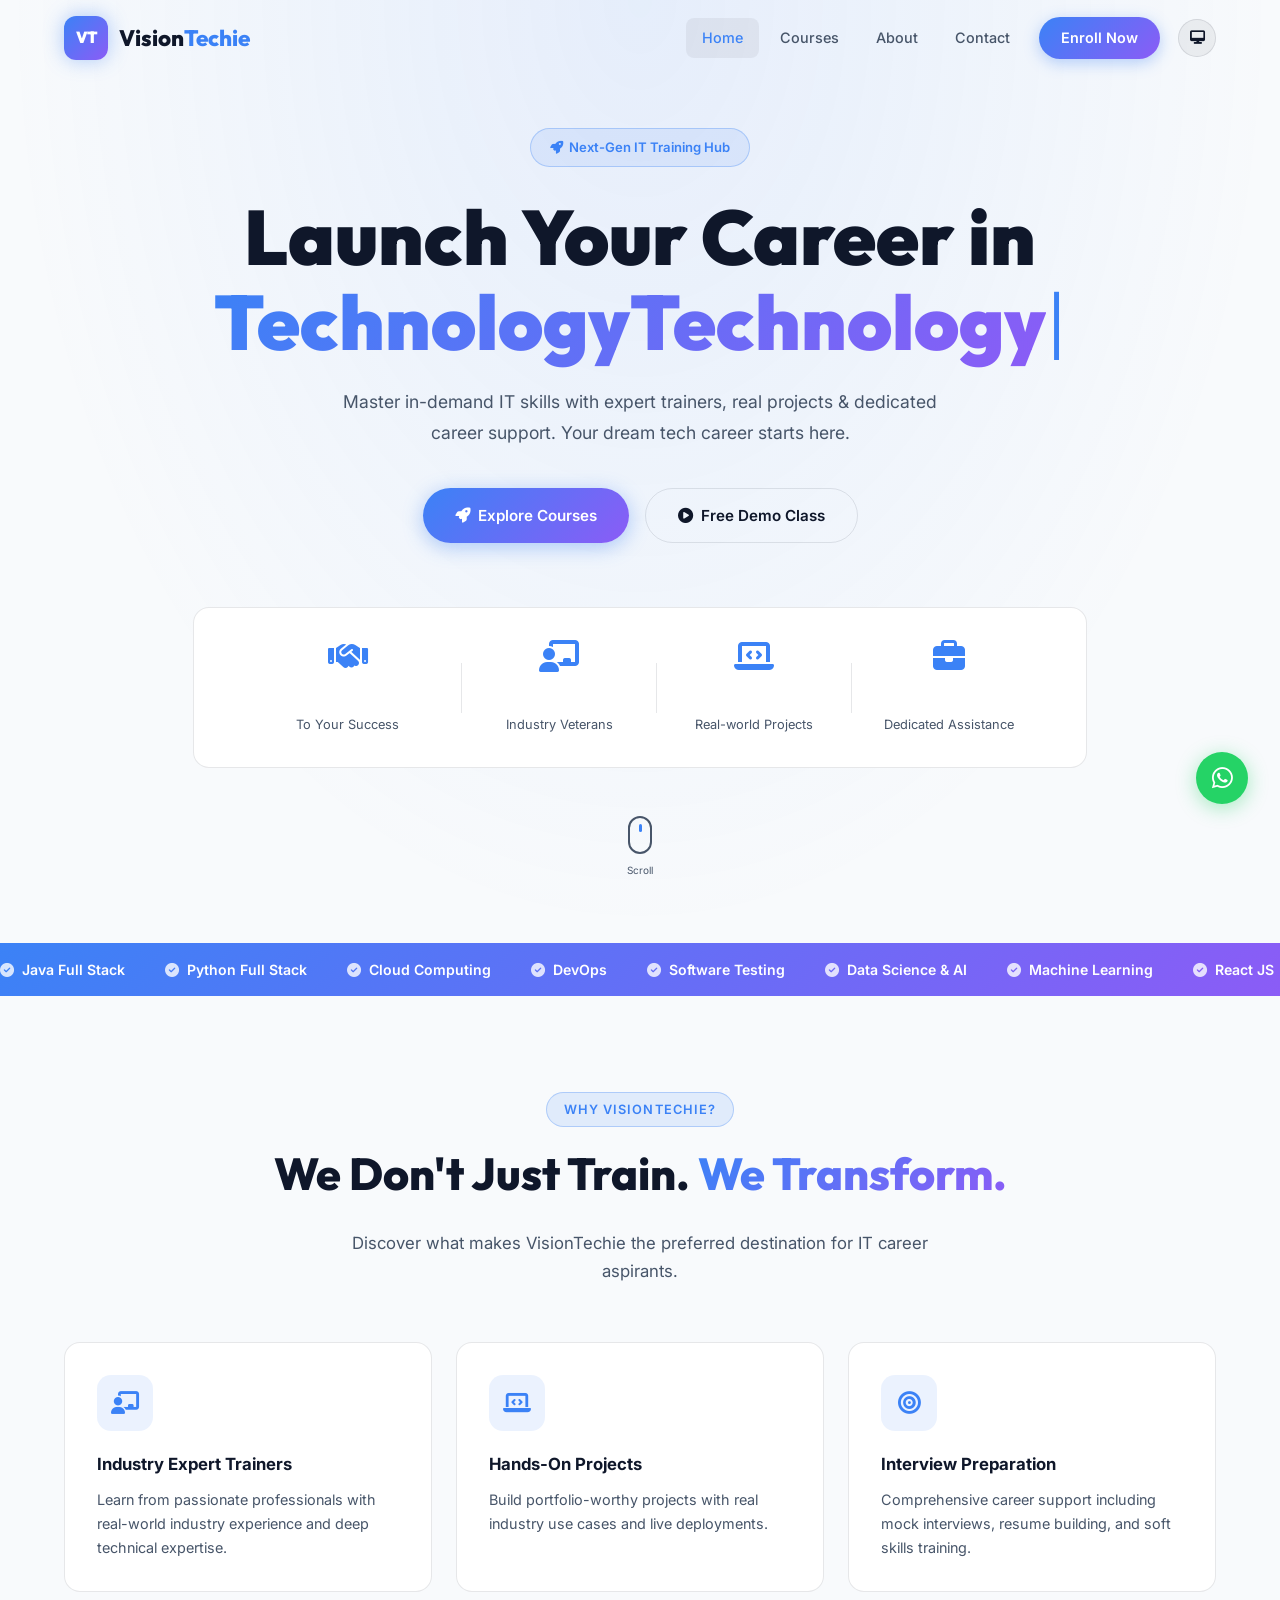
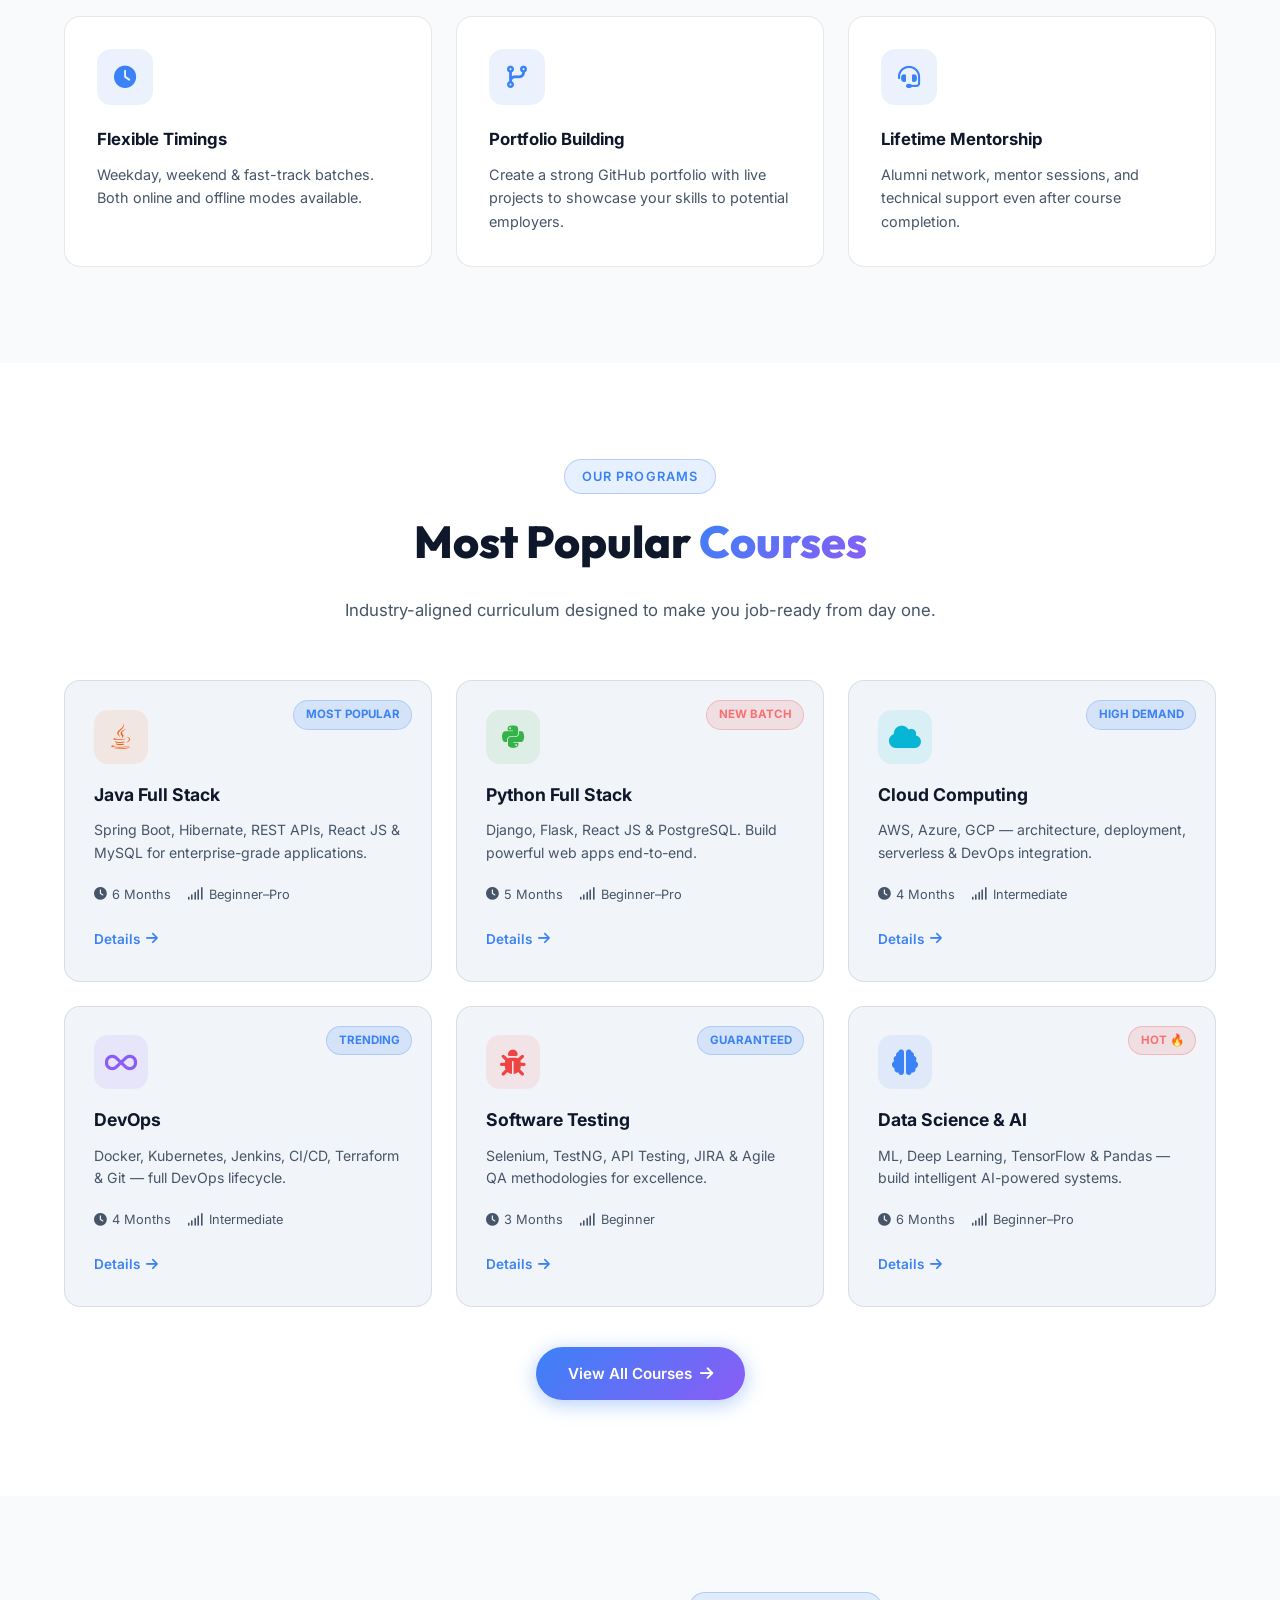
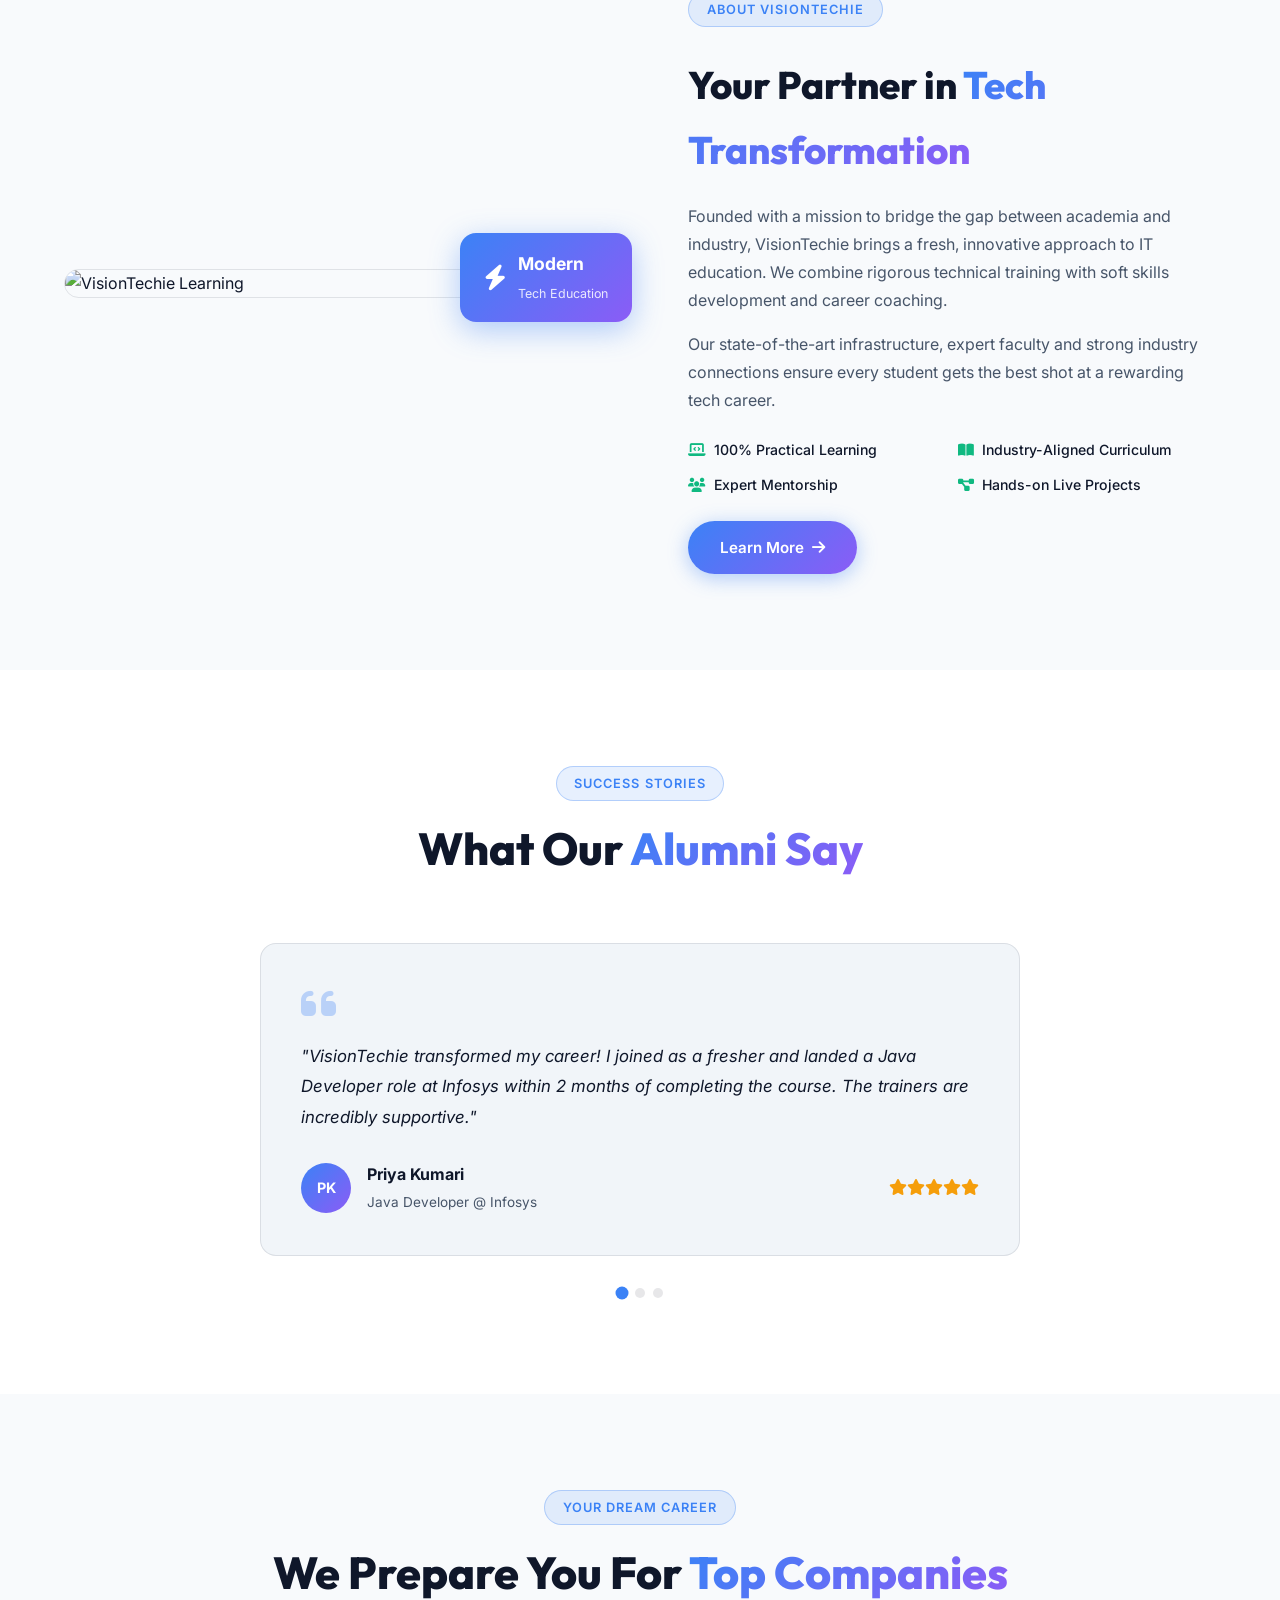
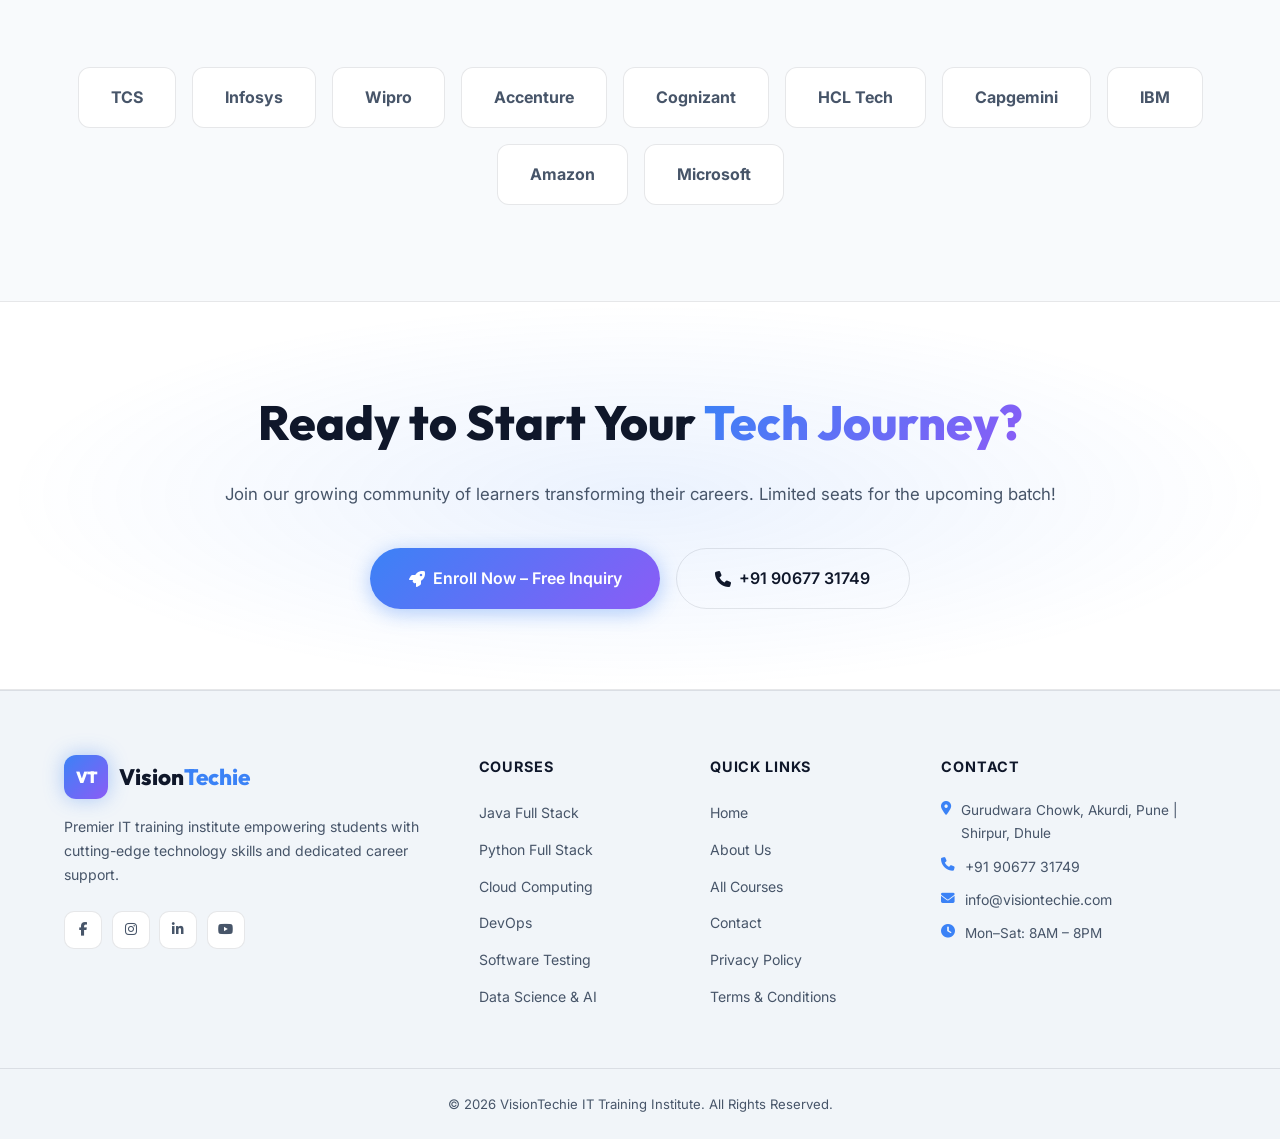
==== commit e569762d: "fix: update hero section heading from h2 to h1 for improved SEO hierarchy" ====
--- a/index.html
+++ b/index.html
@@ -81,7 +81,7 @@
   <section class="hero" id="hero">
     <div class="hero-content">
       <div class="hero-badge"><i class="fas fa-rocket"></i> Next-Gen IT Training Hub</div>
-      <h2>Launch Your Career in<br /><span class="gradient-text" id="typed-text">Technology</span></h2>
+      <h1>Launch Your Career in<br /><span class="gradient-text" id="typed-text">Technology</span></h1>
       <p class="hero-sub">Master in-demand IT skills with expert trainers, real projects & dedicated career support.
         Your dream tech career starts here.</p>
       <div class="hero-btns">
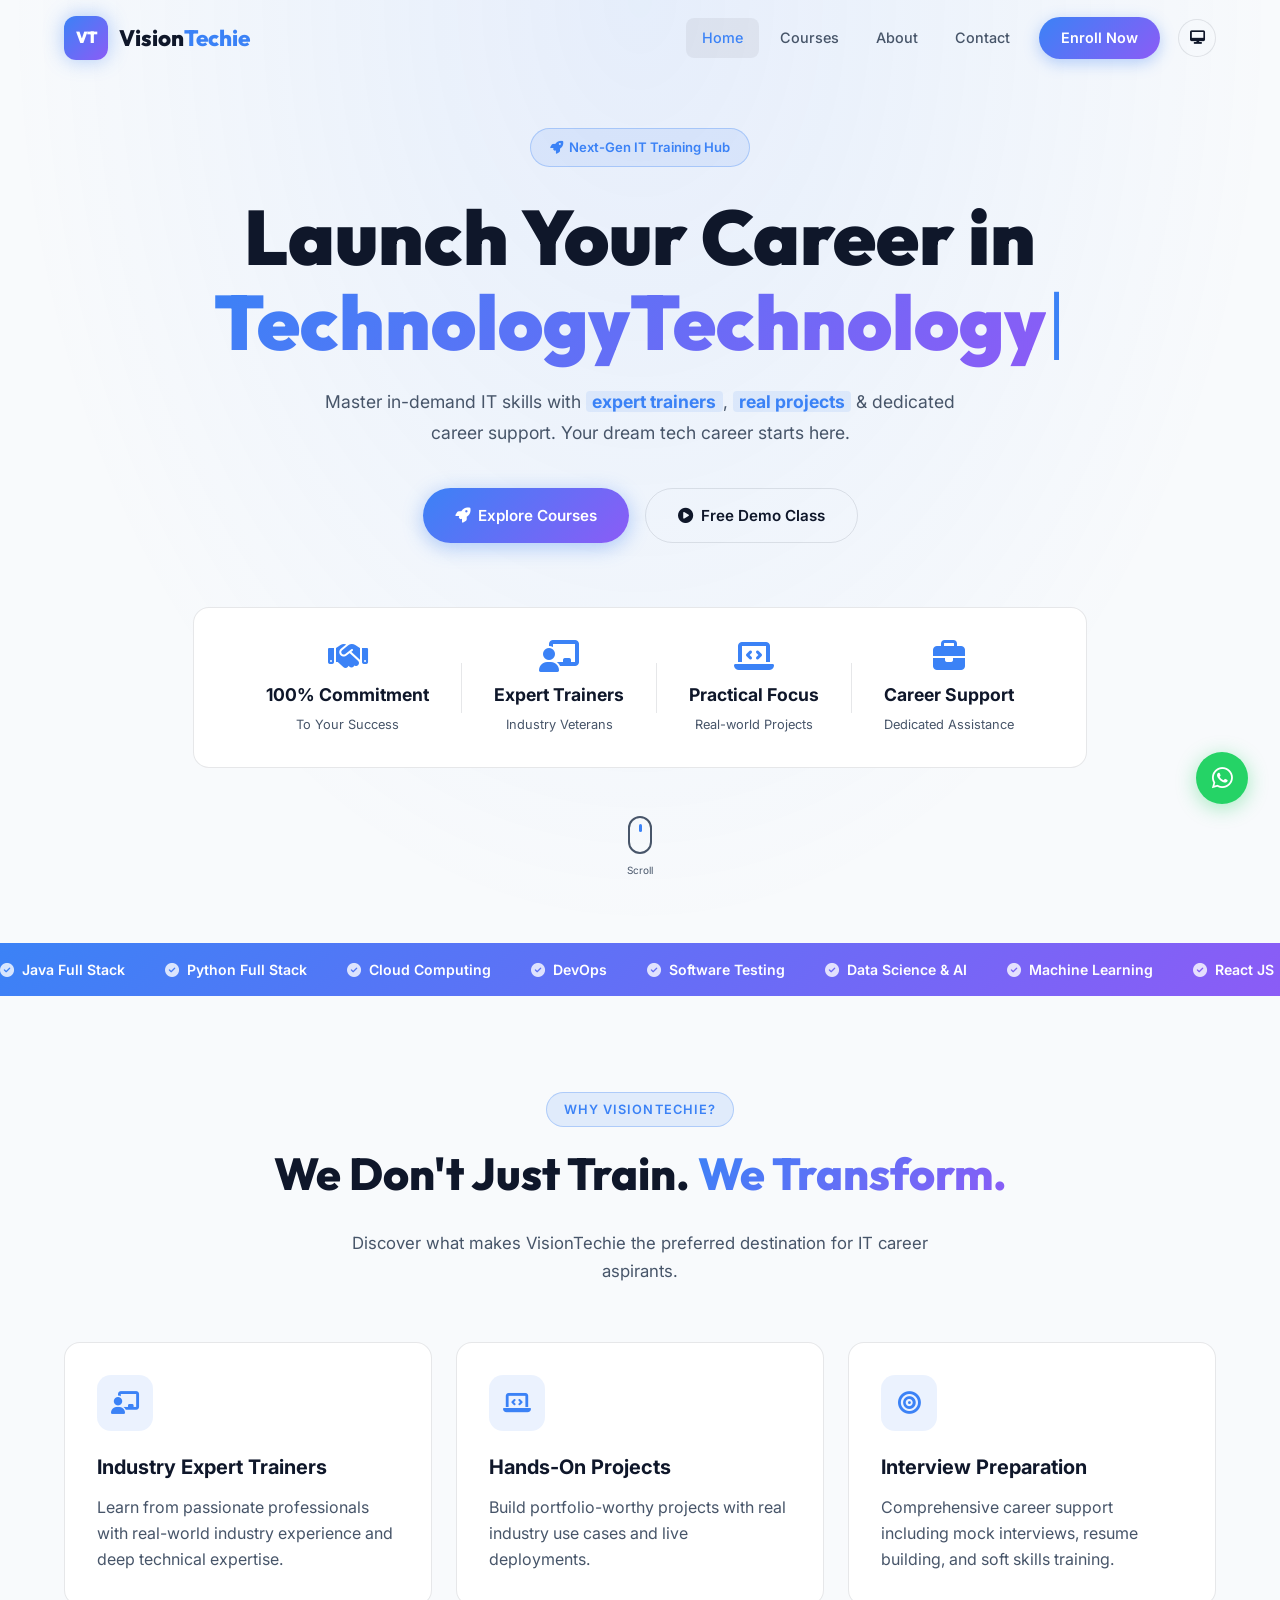
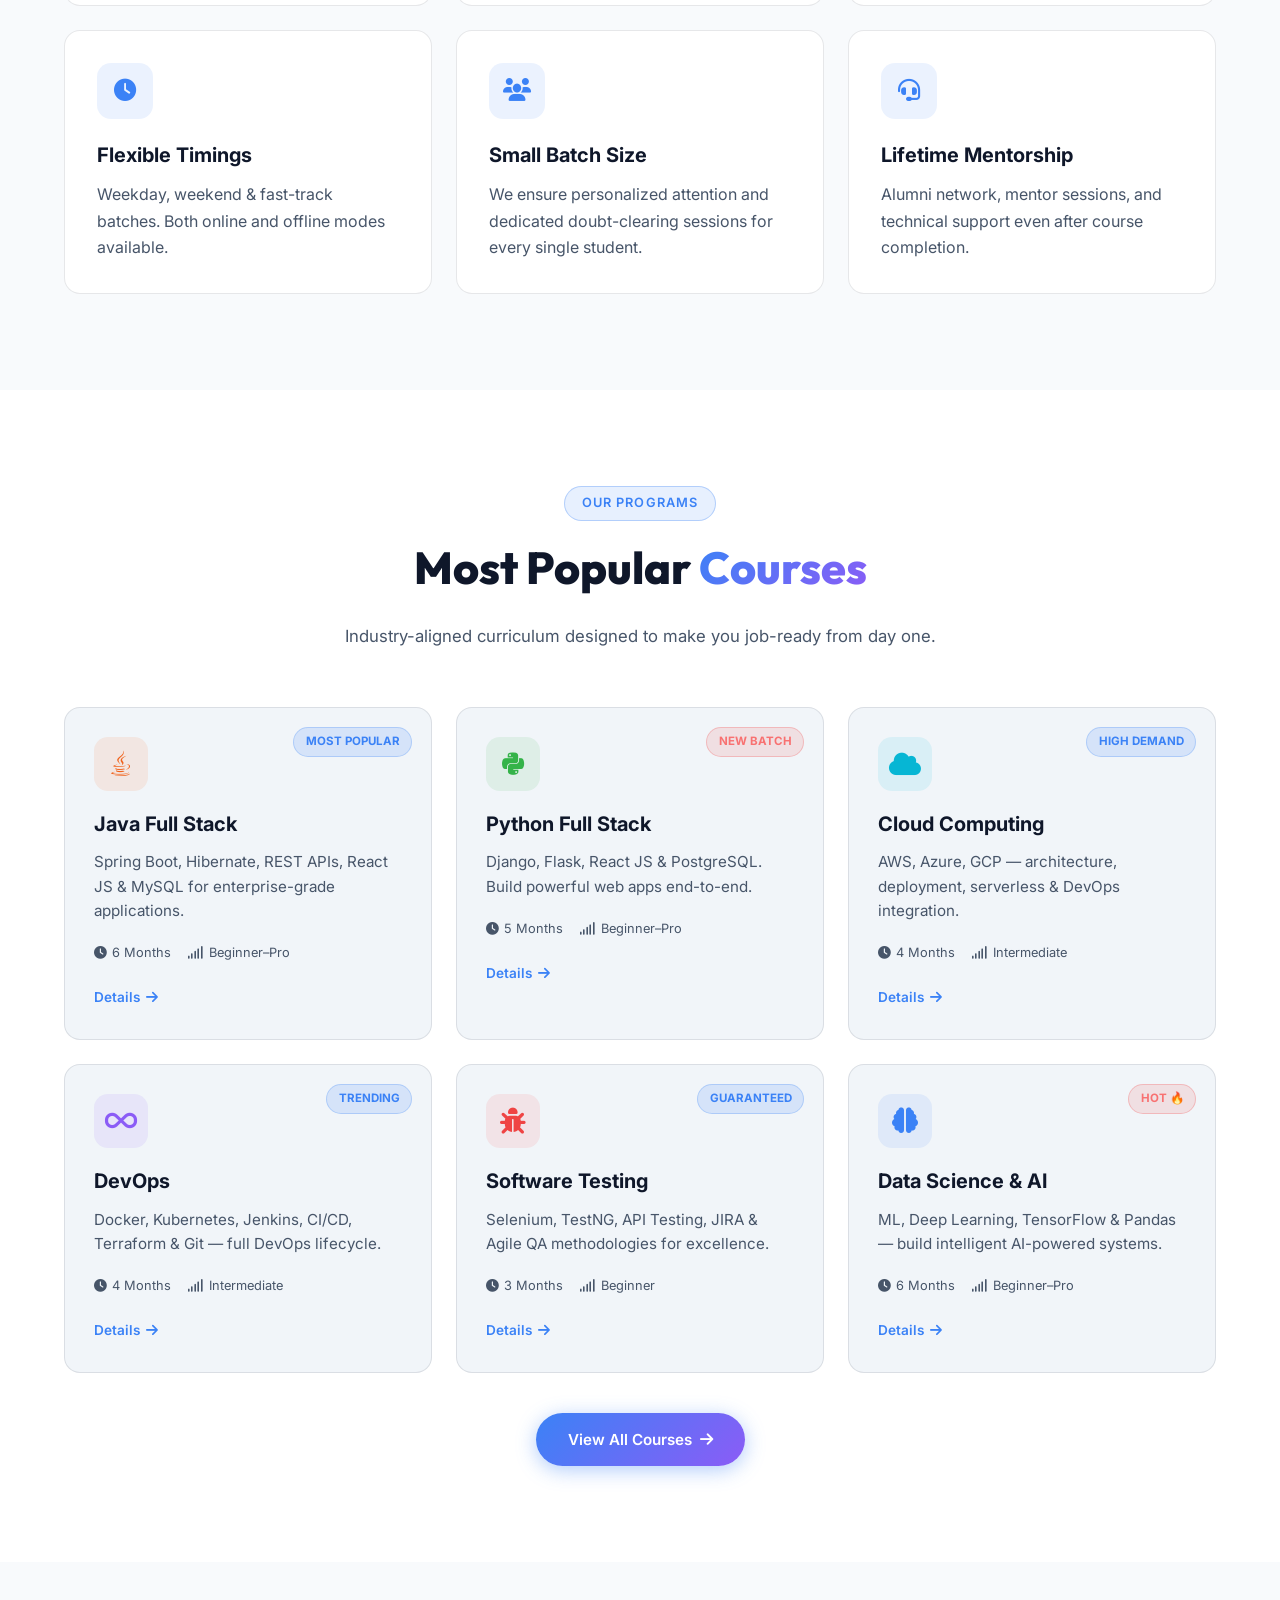
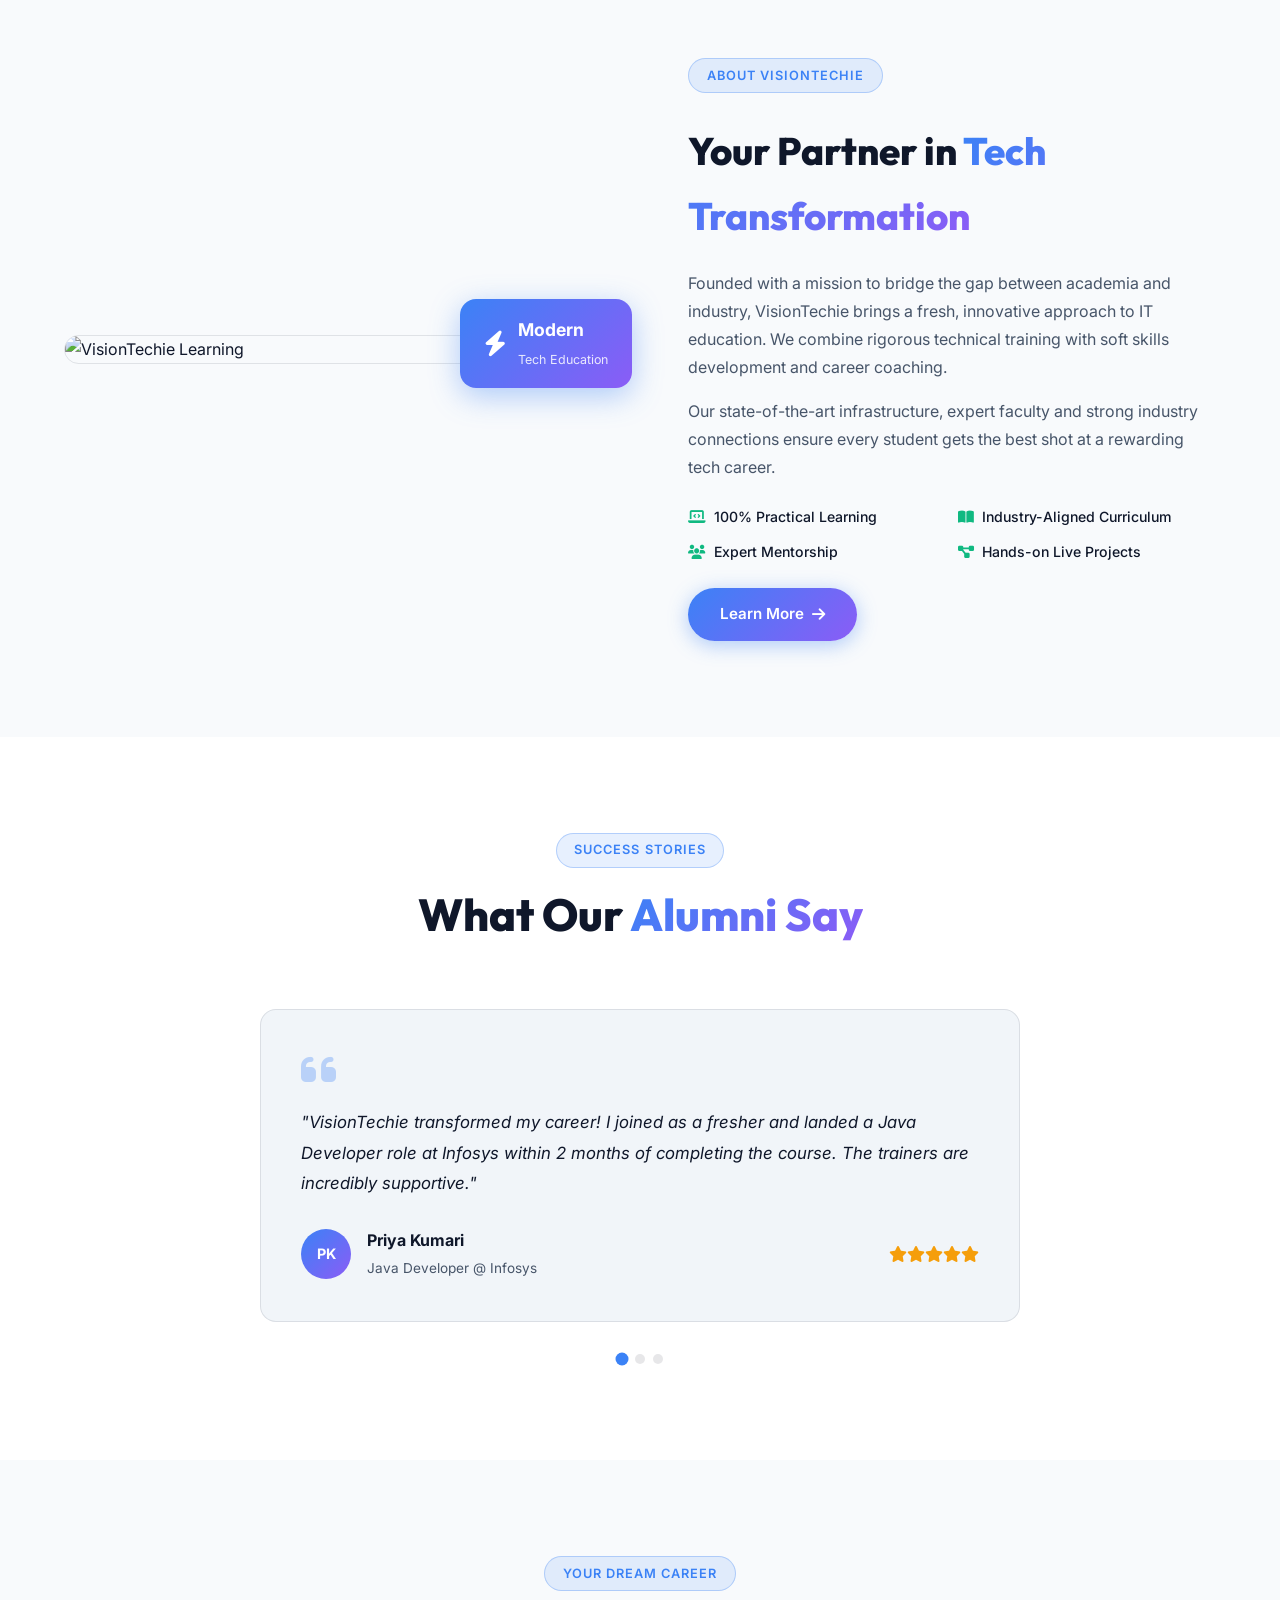
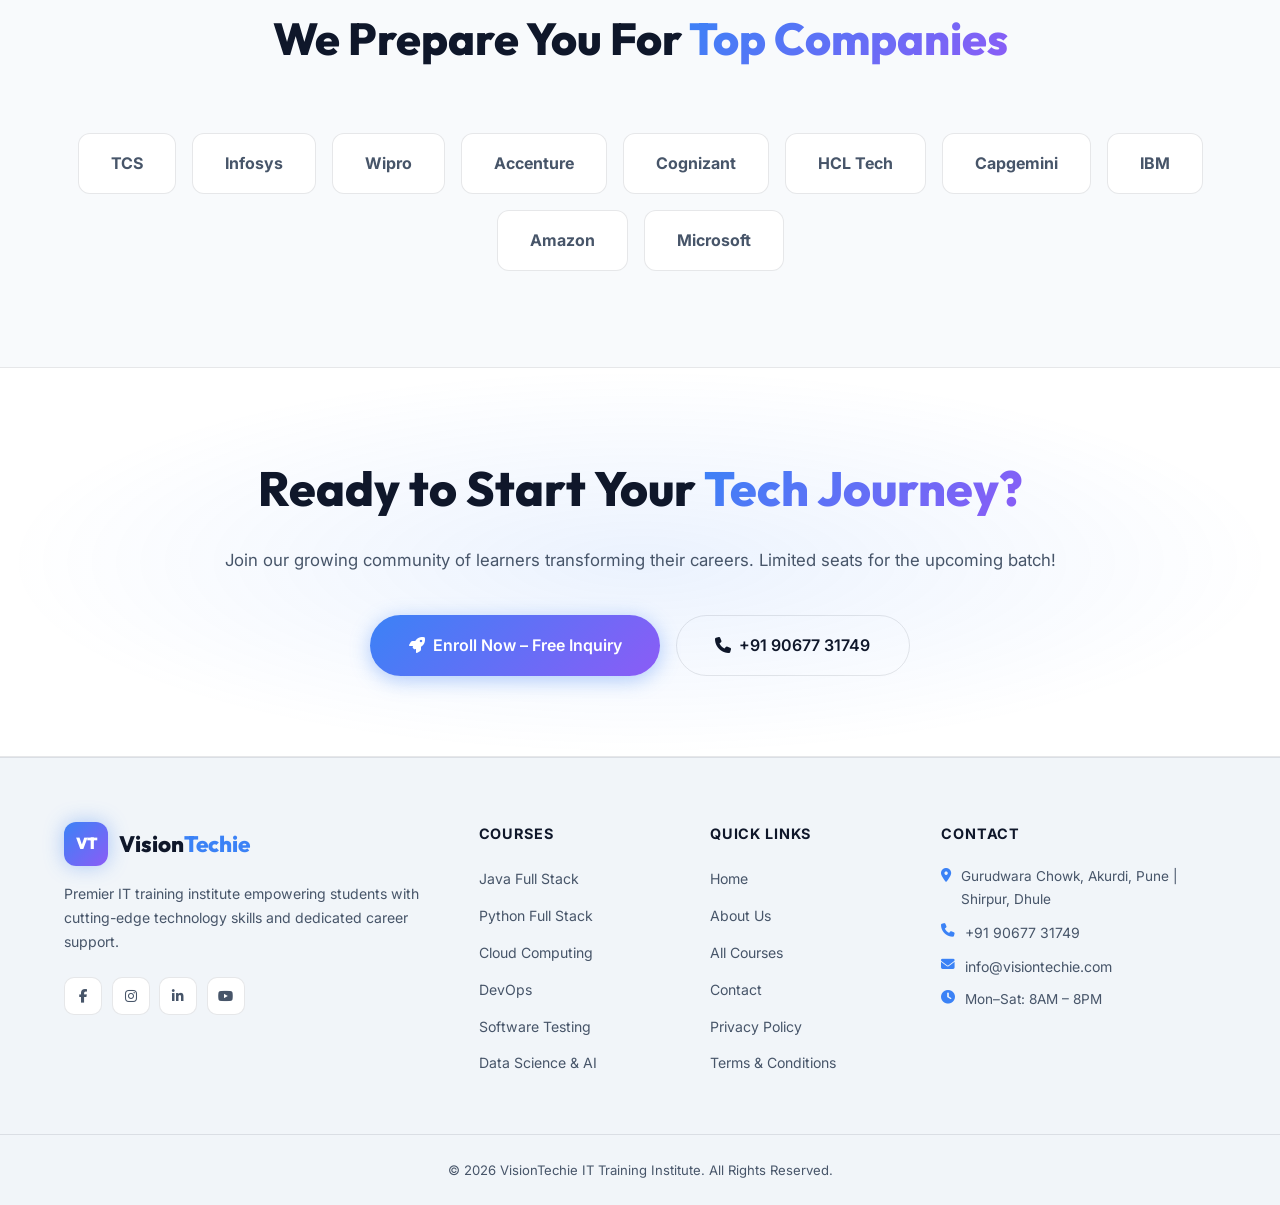
==== commit fb21ef79: "feat: initialize project structure and add main CSS stylesheet with responsive design components" ====
--- a/index.html
+++ b/index.html
@@ -82,7 +82,7 @@
     <div class="hero-content">
       <div class="hero-badge"><i class="fas fa-rocket"></i> Next-Gen IT Training Hub</div>
       <h1>Launch Your Career in<br /><span class="gradient-text" id="typed-text">Technology</span></h1>
-      <p class="hero-sub">Master in-demand IT skills with expert trainers, real projects & dedicated career support.
+      <p class="hero-sub">Master in-demand IT skills with <span class="text-highlight">expert trainers</span>, <span class="text-highlight">real projects</span> & dedicated career support.
         Your dream tech career starts here.</p>
       <div class="hero-btns">
         <a href="courses.html" class="btn btn-primary"><i class="fas fa-rocket"></i> Explore Courses</a>
@@ -91,19 +91,19 @@
       <div class="hero-stats">
         <div class="stat"><i class="fas fa-handshake"
             style="font-size:2rem; color:var(--primary); margin-bottom:0.5rem"></i><br /><strong
-            style="font-size:1.1rem; color:white">100% Commitment</strong><small>To Your Success</small></div>
+            style="font-size:1.1rem; color:var(--text)">100% Commitment</strong><small>To Your Success</small></div>
         <div class="sdiv"></div>
         <div class="stat"><i class="fas fa-chalkboard-teacher"
             style="font-size:2rem; color:var(--primary); margin-bottom:0.5rem"></i><br /><strong
-            style="font-size:1.1rem; color:white">Expert Trainers</strong><small>Industry Veterans</small></div>
+            style="font-size:1.1rem; color:var(--text)">Expert Trainers</strong><small>Industry Veterans</small></div>
         <div class="sdiv"></div>
         <div class="stat"><i class="fas fa-laptop-code"
             style="font-size:2rem; color:var(--primary); margin-bottom:0.5rem"></i><br /><strong
-            style="font-size:1.1rem; color:white">Practical Focus</strong><small>Real-world Projects</small></div>
+            style="font-size:1.1rem; color:var(--text)">Practical Focus</strong><small>Real-world Projects</small></div>
         <div class="sdiv"></div>
         <div class="stat"><i class="fas fa-briefcase"
             style="font-size:2rem; color:var(--primary); margin-bottom:0.5rem"></i><br /><strong
-            style="font-size:1.1rem; color:white">Career Support</strong><small>Dedicated Assistance</small></div>
+            style="font-size:1.1rem; color:var(--text)">Career Support</strong><small>Dedicated Assistance</small></div>
       </div>
     </div>
     <div class="scroll-hint">
@@ -162,9 +162,9 @@
           <p>Weekday, weekend & fast-track batches. Both online and offline modes available.</p>
         </div>
         <div class="feat-card">
-          <div class="feat-icon"><i class="fas fa-code-branch"></i></div>
-          <h3>Portfolio Building</h3>
-          <p>Create a strong GitHub portfolio with live projects to showcase your skills to potential employers.</p>
+          <div class="feat-icon"><i class="fas fa-users"></i></div>
+          <h3>Small Batch Size</h3>
+          <p>We ensure personalized attention and dedicated doubt-clearing sessions for every single student.</p>
         </div>
         <div class="feat-card">
           <div class="feat-icon"><i class="fas fa-headset"></i></div>
--- a/css/style.css
+++ b/css/style.css
@@ -209,8 +209,8 @@
   background: rgba(59,130,246,0.1); display: flex; align-items: center; justify-content: center;
   font-size: 1.4rem; color: var(--primary); margin-bottom: 1.2rem;
 }
-.feat-card h3 { font-size: 1.05rem; font-weight: 700; margin-bottom: 0.6rem; }
-.feat-card p { color: var(--muted); font-size: 0.9rem; line-height: 1.65; }
+.feat-card h3 { font-size: 1.25rem; font-weight: 700; margin-bottom: 0.6rem; }
+.feat-card p { color: var(--muted); font-size: 1rem; line-height: 1.65; }
 
 /* --- COURSES GRID --- */
 .courses-grid { display: grid; grid-template-columns: repeat(3,1fr); gap: 1.5rem; }
@@ -238,8 +238,8 @@
   background: rgba(59,130,246,0.15); color: var(--primary); border: 1px solid rgba(59,130,246,0.25);
 }
 .c-badge.hot { background: rgba(239,68,68,0.12); color: #f87171; border-color: rgba(239,68,68,0.25); }
-.course-card h3 { font-size: 1.1rem; font-weight: 700; margin-bottom: 0.6rem; }
-.course-card p { color: var(--muted); font-size: 0.88rem; line-height: 1.6; margin-bottom: 1.2rem; }
+.course-card h3 { font-size: 1.25rem; font-weight: 700; margin-bottom: 0.6rem; }
+.course-card p { color: var(--muted); font-size: 0.95rem; line-height: 1.6; margin-bottom: 1.2rem; }
 .c-meta { display: flex; gap: 1rem; font-size: 0.8rem; color: var(--muted); margin-bottom: 1.2rem; }
 .c-meta span { display: flex; align-items: center; gap: 0.35rem; }
 .c-btn {
@@ -441,5 +441,16 @@
 [data-theme="light"] .f-col h4 { color: var(--text); }
 [data-theme="light"] .form-perks .perk { background: rgba(0,0,0,0.03); }
 [data-theme="light"] .form-group input, [data-theme="light"] .form-group select { background: #fff; color: var(--text); border-color: var(--border); }
-[data-theme="light"] .theme-toggle-btn { background: rgba(0,0,0,0.05); color: var(--text); border-color: var(--border); }
 [data-theme="light"] .theme-toggle-btn:hover { background: var(--grad); color: white; border-color: transparent; }
+
+/* --- TEXT HIGHLIGHT --- */
+.text-highlight {
+  background: rgba(59,130,246,0.15);
+  color: var(--primary);
+  padding: 0 0.4rem;
+  border-radius: 4px;
+  font-weight: 700;
+}
+[data-theme="light"] .text-highlight {
+  background: rgba(59,130,246,0.1);
+}
